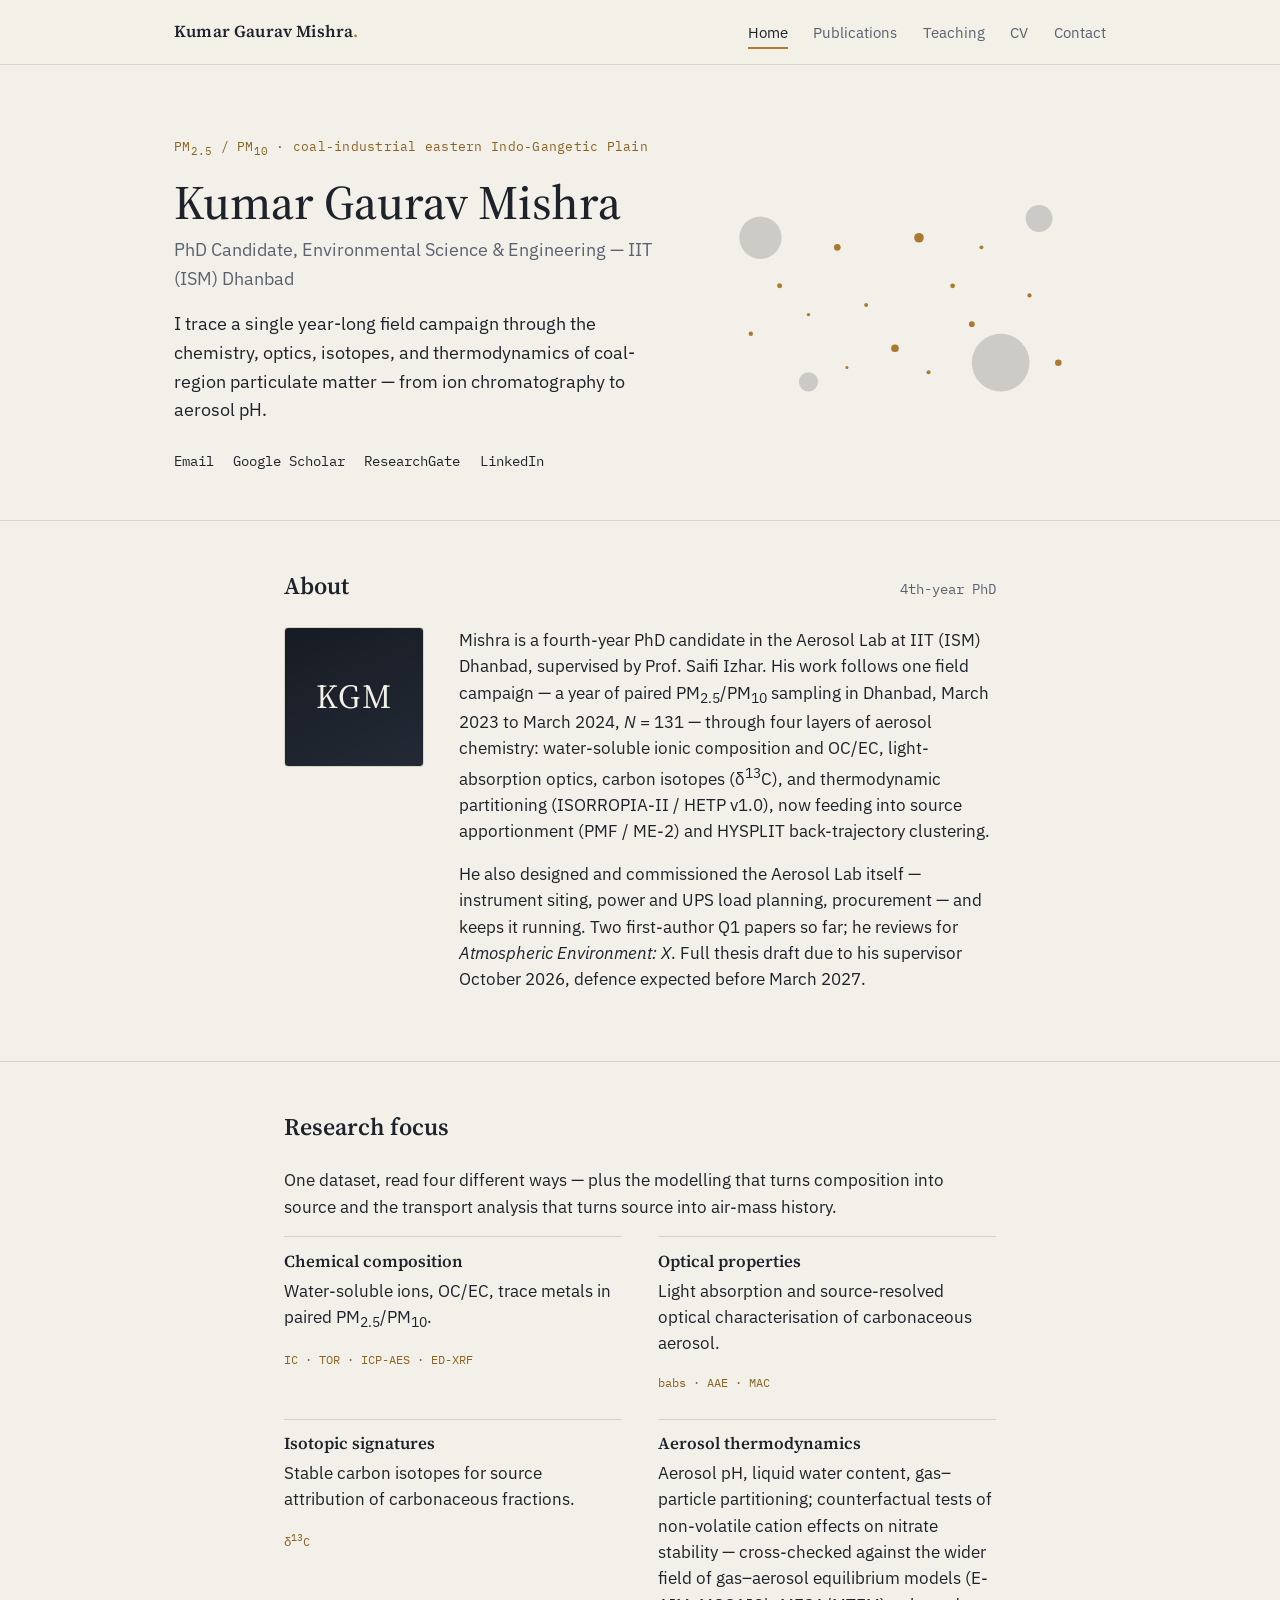
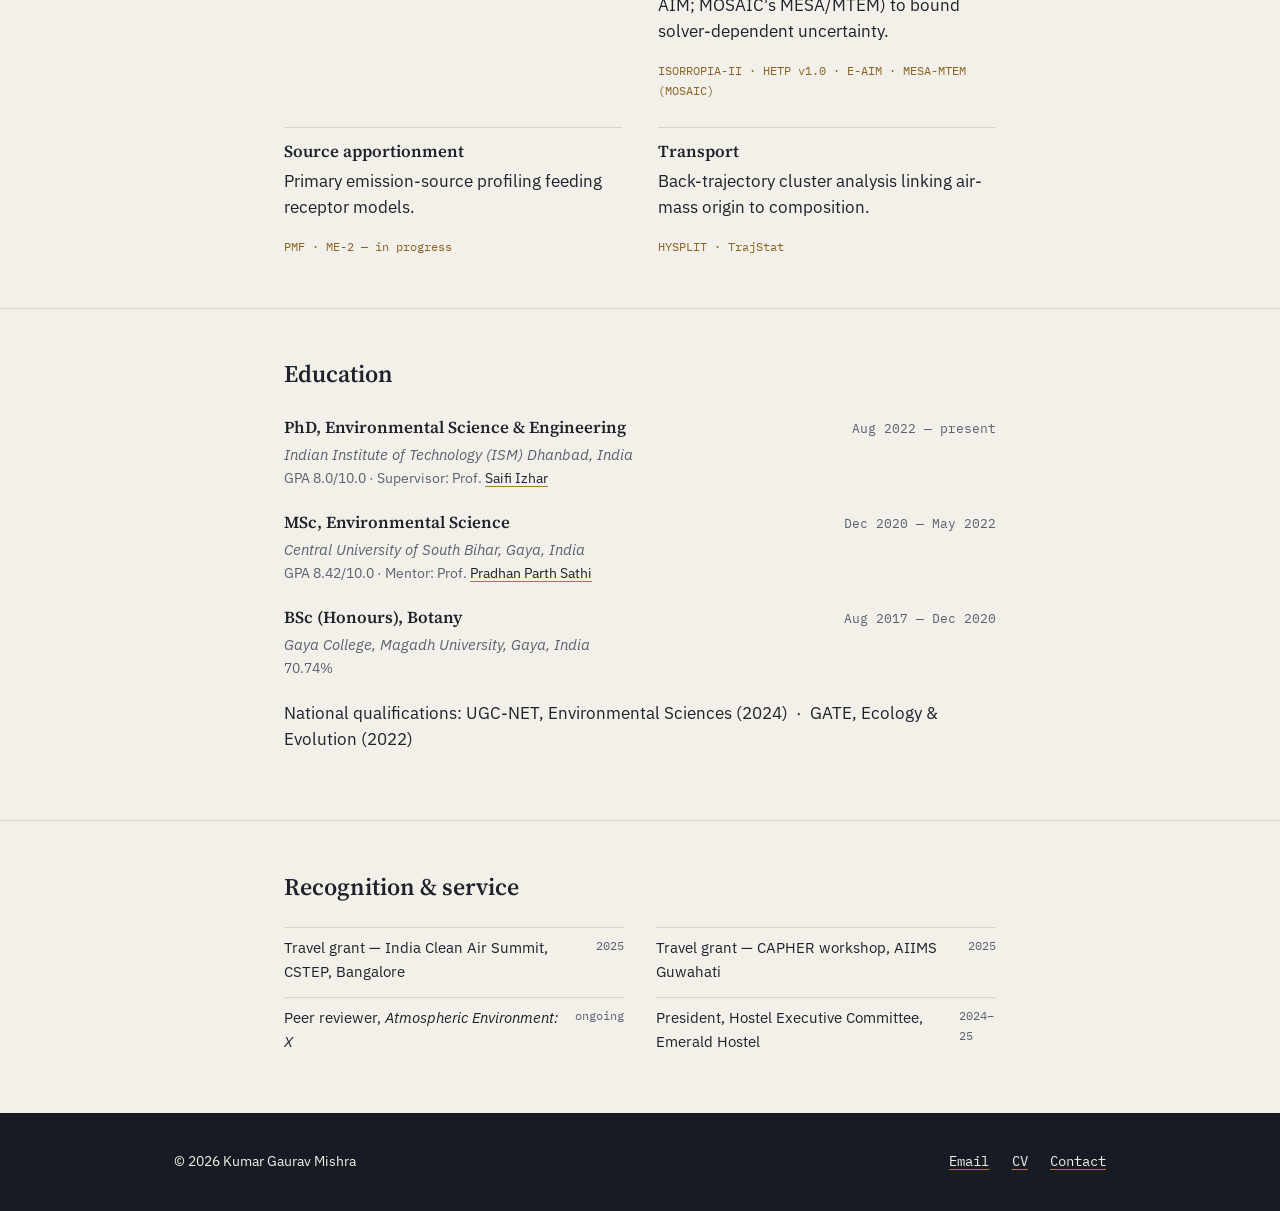
==== index.html @ 4b7befc9 "Publish academic portfolio site Co-Authored-By: Claude Opus 5.5 <noreply@anthropic.com> Claude-Sessi" ====
<!doctype html>
<html lang="en">
<head>
<meta charset="UTF-8">
<meta name="viewport" content="width=device-width, initial-scale=1.0">
<title>Kumar Gaurav Mishra — Aerosol Chemistry</title>
<meta name="description" content="Kumar Gaurav Mishra — PhD candidate, Environmental Science & Engineering, IIT (ISM) Dhanbad. Chemistry, thermodynamics, and source apportionment of PM2.5/PM10 in coal-industrial airsheds.">
<link rel="icon" href="assets/favicon.svg" type="image/svg+xml">
<link rel="preconnect" href="https://fonts.googleapis.com">
<link rel="preconnect" href="https://fonts.gstatic.com" crossorigin>
<link href="https://fonts.googleapis.com/css2?family=IBM+Plex+Mono:wght@400;500&family=IBM+Plex+Sans:wght@400;500;600&family=Source+Serif+4:opsz,wght@8..60,500;8..60,600&display=swap" rel="stylesheet">
<link rel="stylesheet" href="assets/styles.css">
</head>
<body>

<header class="site-header">
  <div class="wrap">
    <a class="wordmark" href="index.html">Kumar Gaurav Mishra<span>.</span></a>
    <nav class="primary" aria-label="Primary">
      <ul>
        <li><a href="index.html" aria-current="page">Home</a></li>
        <li><a href="publications.html">Publications</a></li>
        <li><a href="teaching.html">Teaching</a></li>
        <li><a href="cv.html">CV</a></li>
        <li><a href="contact.html">Contact</a></li>
      </ul>
    </nav>
  </div>
</header>

<section class="hero" style="border-bottom:1px solid var(--line);">
  <div class="wrap">
    <div>
      <div class="eyebrow">PM<sub>2.5</sub> / PM<sub>10</sub> · coal-industrial eastern Indo-Gangetic Plain</div>
      <h1>Kumar Gaurav Mishra</h1>
      <div class="role">PhD Candidate, Environmental Science &amp; Engineering — IIT (ISM) Dhanbad</div>
      <p class="tagline">I trace a single year-long field campaign through the chemistry, optics, isotopes, and thermodynamics of coal-region particulate matter — from ion chromatography to aerosol pH.</p>
      <div class="links">
        <a href="mailto:22dr0113@iitism.ac.in">Email</a>
        <a href="https://scholar.google.co.in/citations?hl=en&amp;user=PaZtUNUAAAAJ" target="_blank" rel="noopener">Google Scholar</a>
        <a href="https://www.researchgate.net/profile/Kumar-Mishra-6" target="_blank" rel="noopener">ResearchGate</a>
        <a href="https://www.linkedin.com/in/mkrgaurav/" target="_blank" rel="noopener">LinkedIn</a>
      </div>
    </div>
    <div class="particles" aria-hidden="true">
      <svg viewBox="0 0 400 260" preserveAspectRatio="xMidYMid meet">
        <circle class="p-ink" cx="40" cy="60" r="22"/>
        <circle class="p-ink" cx="330" cy="40" r="14"/>
        <circle class="p-ink" cx="290" cy="190" r="30"/>
        <circle class="p-ink" cx="90" cy="210" r="10"/>
        <circle cx="120" cy="70" r="3.5"/>
        <circle cx="150" cy="130" r="2"/>
        <circle cx="205" cy="60" r="5"/>
        <circle cx="240" cy="110" r="2.5"/>
        <circle cx="180" cy="175" r="4"/>
        <circle cx="90" cy="140" r="1.8"/>
        <circle cx="260" cy="150" r="3"/>
        <circle cx="320" cy="120" r="2.2"/>
        <circle cx="60" cy="110" r="2.6"/>
        <circle cx="215" cy="200" r="2.1"/>
        <circle cx="350" cy="190" r="3.4"/>
        <circle cx="130" cy="195" r="1.6"/>
        <circle cx="270" cy="70" r="2"/>
        <circle cx="30" cy="160" r="2.3"/>
      </svg>
    </div>
  </div>
</section>

<section id="about">
  <div class="wrap prose">
    <div class="section-head"><h2>About</h2><span class="section-note">4th-year PhD</span></div>
    <div class="profile">
      <div class="avatar" aria-hidden="true">KGM</div>
      <div>
        <p>Mishra is a fourth-year PhD candidate in the Aerosol Lab at IIT (ISM) Dhanbad, supervised by Prof. Saifi Izhar. His work follows one field campaign — a year of paired PM<sub>2.5</sub>/PM<sub>10</sub> sampling in Dhanbad, March 2023 to March 2024, <em>N</em>&nbsp;=&nbsp;131 — through four layers of aerosol chemistry: water-soluble ionic composition and OC/EC, light-absorption optics, carbon isotopes (&delta;<sup>13</sup>C), and thermodynamic partitioning (ISORROPIA-II / HETP v1.0), now feeding into source apportionment (PMF / ME-2) and HYSPLIT back-trajectory clustering.</p>
        <p>He also designed and commissioned the Aerosol Lab itself — instrument siting, power and UPS load planning, procurement — and keeps it running. Two first-author Q1 papers so far; he reviews for <em>Atmospheric Environment: X</em>. Full thesis draft due to his supervisor October 2026, defence expected before March 2027.</p>
      </div>
    </div>
  </div>
</section>

<section id="research">
  <div class="wrap prose">
    <div class="section-head"><h2>Research focus</h2></div>
    <p>One dataset, read four different ways — plus the modelling that turns composition into source and the transport analysis that turns source into air-mass history.</p>
    <div class="pillars">
      <div class="pillar">
        <h3>Chemical composition</h3>
        <p>Water-soluble ions, OC/EC, trace metals in paired PM<sub>2.5</sub>/PM<sub>10</sub>.</p>
        <span class="tag">IC · TOR · ICP-AES · ED-XRF</span>
      </div>
      <div class="pillar">
        <h3>Optical properties</h3>
        <p>Light absorption and source-resolved optical characterisation of carbonaceous aerosol.</p>
        <span class="tag">babs · AAE · MAC</span>
      </div>
      <div class="pillar">
        <h3>Isotopic signatures</h3>
        <p>Stable carbon isotopes for source attribution of carbonaceous fractions.</p>
        <span class="tag">&delta;<sup>13</sup>C</span>
      </div>
      <div class="pillar">
        <h3>Aerosol thermodynamics</h3>
        <p>Aerosol pH, liquid water content, gas&ndash;particle partitioning; counterfactual tests of non-volatile cation effects on nitrate stability &mdash; cross-checked against the wider field of gas&ndash;aerosol equilibrium models (E-AIM; MOSAIC's MESA/MTEM) to bound solver-dependent uncertainty.</p>
        <span class="tag">ISORROPIA-II · HETP v1.0 · E-AIM · MESA-MTEM (MOSAIC)</span>
      </div>
      <div class="pillar">
        <h3>Source apportionment</h3>
        <p>Primary emission-source profiling feeding receptor models.</p>
        <span class="tag">PMF · ME-2 — in progress</span>
      </div>
      <div class="pillar">
        <h3>Transport</h3>
        <p>Back-trajectory cluster analysis linking air-mass origin to composition.</p>
        <span class="tag">HYSPLIT · TrajStat</span>
      </div>
    </div>
  </div>
</section>

<section id="education">
  <div class="wrap prose">
    <div class="section-head"><h2>Education</h2></div>

    <div class="entry">
      <div class="entry-row">
        <strong>PhD, Environmental Science &amp; Engineering</strong>
        <span class="dates">Aug 2022 — present</span>
      </div>
      <div class="where">Indian Institute of Technology (ISM) Dhanbad, India</div>
      <div class="meta">GPA 8.0/10.0 · Supervisor: Prof. <a href="https://scholar.google.co.in/citations?hl=en&amp;user=nZfe14IAAAAJ" target="_blank" rel="noopener">Saifi Izhar</a></div>
    </div>

    <div class="entry">
      <div class="entry-row">
        <strong>MSc, Environmental Science</strong>
        <span class="dates">Dec 2020 — May 2022</span>
      </div>
      <div class="where">Central University of South Bihar, Gaya, India</div>
      <div class="meta">GPA 8.42/10.0 · Mentor: Prof. <a href="https://scholar.google.co.in/citations?user=HTRBrykAAAAJ&amp;hl=en&amp;oi=ao" target="_blank" rel="noopener">Pradhan Parth Sathi</a></div>
    </div>

    <div class="entry">
      <div class="entry-row">
        <strong>BSc (Honours), Botany</strong>
        <span class="dates">Aug 2017 — Dec 2020</span>
      </div>
      <div class="where">Gaya College, Magadh University, Gaya, India</div>
      <div class="meta">70.74%</div>
    </div>

    <p class="meta" style="margin-top:1rem;">National qualifications: UGC&#8209;NET, Environmental Sciences (2024) &nbsp;&middot;&nbsp; GATE, Ecology &amp; Evolution (2022)</p>
  </div>
</section>

<section id="recognition">
  <div class="wrap prose">
    <div class="section-head"><h2>Recognition &amp; service</h2></div>
    <div class="list-dense">
      <div class="item"><span>Travel grant — India Clean Air Summit, CSTEP, Bangalore</span><time>2025</time></div>
      <div class="item"><span>Travel grant — CAPHER workshop, AIIMS Guwahati</span><time>2025</time></div>
      <div class="item"><span>Peer reviewer, <em>Atmospheric Environment: X</em></span><time>ongoing</time></div>
      <div class="item"><span>President, Hostel Executive Committee, Emerald Hostel</span><time>2024–25</time></div>
    </div>
  </div>
</section>

<footer class="site-footer">
  <div class="wrap">
    <span>&copy; 2026 Kumar Gaurav Mishra</span>
    <div class="links">
      <a href="mailto:22dr0113@iitism.ac.in">Email</a>
      <a href="cv.html">CV</a>
      <a href="contact.html">Contact</a>
    </div>
  </div>
</footer>

</body>
</html>
---- assets/styles.css ----
/* ============================================================
   Kumar Gaurav Mishra — academic portfolio
   Design tokens
   ============================================================ */
:root{
  --paper:   #f2f0e8;
  --paper-2: #e9e6da;
  --ink:     #1e222b;
  --muted:   #5a6270;
  --line:    #d9d4c4;
  --deep:    #171b23;
  --deep-2:  #232a35;
  --haze:    #ab7a2e;
  --haze-dk: #8a6324;

  --serif: "Source Serif 4", "Iowan Old Style", Georgia, serif;
  --sans:  "IBM Plex Sans", "Segoe UI", Helvetica, Arial, sans-serif;
  --mono:  "IBM Plex Mono", "SFMono-Regular", Menlo, Consolas, monospace;

  --col-max: 760px;
  --col-wide: 980px;
}

@media (prefers-color-scheme: dark){
  :root:not([data-theme="light"]){
    --paper:   #14171d;
    --paper-2: #1b1f27;
    --ink:     #e7e4d9;
    --muted:   #9aa0ac;
    --line:    #2c313c;
    --deep:    #0c0e12;
    --deep-2:  #11141a;
    --haze:    #d1a257;
    --haze-dk: #e3b56b;
  }
}
:root[data-theme="dark"]{
  --paper:   #14171d;
  --paper-2: #1b1f27;
  --ink:     #e7e4d9;
  --muted:   #9aa0ac;
  --line:    #2c313c;
  --deep:    #0c0e12;
  --deep-2:  #11141a;
  --haze:    #d1a257;
  --haze-dk: #e3b56b;
}

*{ box-sizing: border-box; }
html{ scroll-behavior: smooth; overflow-x: hidden; }
body{
  margin:0;
  background: var(--paper);
  color: var(--ink);
  font-family: var(--sans);
  font-size: 16.5px;
  line-height: 1.6;
  -webkit-font-smoothing: antialiased;
  overflow-x: hidden;
  width: 100%;
}
img, svg{ max-width: 100%; }
::selection{ background: var(--haze); color: var(--deep); }

a{ color: var(--ink); text-decoration-color: var(--haze); text-underline-offset: 3px; }
a:hover{ color: var(--haze-dk); }
a:focus-visible, button:focus-visible{
  outline: 2px solid var(--haze);
  outline-offset: 3px;
}

h1,h2,h3{
  font-family: var(--serif);
  font-weight: 600;
  line-height: 1.2;
  color: var(--ink);
  margin: 0 0 .5em;
}
h1{ font-size: clamp(2rem, 4.5vw, 3rem); font-weight: 500; }
h2{ font-size: 1.5rem; margin-top: 0; }
h3{ font-size: 1.05rem; margin-bottom: .25em; }

p{ margin: 0 0 1em; }
.muted{ color: var(--muted); }

.wrap{
  max-width: var(--col-wide);
  margin: 0 auto;
  padding: 0 1.5rem;
}
.prose{
  max-width: var(--col-max);
}

/* ---------- header ---------- */
.site-header{
  position: sticky; top:0; z-index: 20;
  background: color-mix(in srgb, var(--paper) 88%, transparent);
  backdrop-filter: saturate(140%) blur(8px);
  border-bottom: 1px solid var(--line);
}
.site-header .wrap{
  display:flex; align-items:center; justify-content:space-between;
  height: 64px;
}
.wordmark{
  font-family: var(--serif); font-size: 1.05rem; font-weight:600;
  text-decoration:none; color: var(--ink); letter-spacing: .01em;
}
.wordmark span{ color: var(--haze); }
nav.primary ul{
  list-style:none; display:flex; gap: 1.6rem; margin:0; padding:0;
}
nav.primary a{
  font-size: .92rem; text-decoration:none; color: var(--muted);
  padding: .3rem 0; border-bottom: 2px solid transparent;
}
nav.primary a:hover, nav.primary a[aria-current="page"]{
  color: var(--ink); border-bottom-color: var(--haze);
}
.nav-toggle{ display:none; }

/* ---------- hero ---------- */
.hero{
  padding: 4.5rem 0 3rem;
  border-bottom: 1px solid var(--line);
}
.hero .wrap{
  display:grid;
  grid-template-columns: 1.3fr 1fr;
  gap: 3rem;
  align-items: center;
}
.hero .wrap > *{ min-width: 0; }
.hero .eyebrow{
  font-family: var(--mono); font-size: .8rem; color: var(--haze-dk);
  margin-bottom: .9rem; letter-spacing: .02em;
}
.hero h1{ margin-bottom: .3rem; }
.hero .role{
  font-size: 1.1rem; color: var(--muted); margin-bottom: 1.1rem;
}
.hero .tagline{
  font-size: 1.12rem; max-width: 46ch; margin-bottom: 1.6rem;
}
.hero .links{
  display:flex; flex-wrap:wrap; gap: .4rem 1.2rem; font-family: var(--mono); font-size: .85rem;
}
.hero .links a{ text-decoration:none; color: var(--ink); }
.hero .links a:hover{ color: var(--haze-dk); }

/* particle motif */
.particles{
  position:relative; height: 260px; width:100%;
  border-radius: 6px;
}
.particles svg{ width:100%; height:100%; display:block; }
.particles circle{ fill: var(--haze); }
.particles .p-ink{ fill: var(--ink); opacity:.18; }

/* ---------- sections ---------- */
section{ padding: 3.2rem 0; border-bottom: 1px solid var(--line); }
section:last-of-type{ border-bottom:none; }
.section-head{
  display:flex; align-items:baseline; justify-content:space-between;
  gap: 1rem; margin-bottom: 1.6rem;
}
.section-head h2{ margin:0; }
.section-note{ font-size: .85rem; color: var(--muted); font-family: var(--mono); }

/* bio / profile */
.profile{
  display:grid; grid-template-columns: 140px 1fr; gap: 2.2rem; align-items:start;
}
.avatar{
  width:140px; height:140px; border-radius: 4px;
  background: linear-gradient(155deg, var(--deep), var(--deep-2));
  color: var(--paper);
  display:flex; align-items:center; justify-content:center;
  font-family: var(--serif); font-size: 2.1rem; letter-spacing: .04em;
  border: 1px solid var(--line);
}

/* research pillars */
.pillars{
  display:grid; grid-template-columns: repeat(2, 1fr); gap: 1.6rem 2.2rem;
}
.pillar{ border-top: 1px solid var(--line); padding-top: .9rem; }
.pillar h3{ margin-bottom:.35rem; }
.pillar .tag{
  display:block; font-family: var(--mono); font-size: .78rem; color: var(--haze-dk);
  margin-top:.5rem;
}

/* education / entries */
.entry{ margin-bottom: 1.3rem; }
.entry-row{
  display:flex; justify-content:space-between; gap:1rem; flex-wrap:wrap;
  align-items:baseline;
}
.entry-row strong{ font-family: var(--serif); font-size: 1.05rem; font-weight:600; }
.entry-row time, .entry .dates{
  font-family: var(--mono); font-size: .82rem; color: var(--muted); white-space:nowrap;
}
.entry .where{ color: var(--muted); font-style: italic; font-size: .95rem; }
.entry .meta{ font-size: .9rem; color: var(--muted); }

/* dense two-col list (recognition/training) */
.list-dense{ display:grid; grid-template-columns: 1fr 1fr; gap: .4rem 2rem; }
.list-dense .item{
  display:flex; justify-content:space-between; gap:1rem;
  padding: .5rem 0; border-top: 1px solid var(--line);
  font-size: .92rem;
}
.list-dense .item time{ font-family: var(--mono); font-size: .78rem; color: var(--muted); }

/* publications */
ol.refs{ list-style:none; counter-reset: ref; margin:0; padding:0; }
ol.refs li{
  counter-increment: ref;
  position:relative; padding-left: 2.4rem; margin-bottom: 1.3rem;
  font-size: .98rem;
}
ol.refs li::before{
  content: "[" counter(ref) "]";
  position:absolute; left:0; top:0;
  font-family: var(--mono); font-size: .85rem; color: var(--haze-dk);
}
ol.refs .doi{ font-family: var(--mono); font-size: .82rem; }
ul.talks{ list-style:none; margin:0; padding:0; }
ul.talks li{
  border-top: 1px solid var(--line); padding: 1rem 0; font-size: .96rem;
}
ul.talks .venue{ color: var(--muted); font-size: .88rem; }

/* teaching */
.course-grid{ display:grid; gap: .9rem; }
.course{
  display:grid; grid-template-columns: 7rem 1fr; gap: 1rem;
  border-top: 1px solid var(--line); padding: 1rem 0; align-items:baseline;
}
.course .term{ font-family: var(--mono); font-size: .8rem; color: var(--muted); }
.course .name{ font-weight:600; }
.course .code{ font-family: var(--mono); font-size: .82rem; color: var(--haze-dk); margin-right:.5rem; }
.course a.materials{ font-size: .85rem; }
.course .soon{ font-size: .85rem; color: var(--muted); font-style: italic; }

/* taught blocks */
.taught{ border-top: 1px solid var(--line); padding: 1.4rem 0 1.6rem; }
.taught:first-of-type{ border-top: none; padding-top: 0; }
.taught h3{ font-size: 1.2rem; margin-bottom: .35rem; }
.taught-meta{
  font-family: var(--mono); font-size: .8rem; color: var(--haze-dk);
  margin-bottom: .9rem; line-height: 1.5;
}
.taught p{ font-size: .98rem; }
ul.covered{ list-style:none; margin: .4rem 0 0; padding:0; display:flex; flex-wrap:wrap; gap:.4rem; }
ul.covered li{
  font-family: var(--mono); font-size: .76rem; color: var(--muted);
  border: 1px solid var(--line); border-radius: 2px; padding: .15rem .5rem;
}

/* instruments */
.instr{ display:grid; grid-template-columns: repeat(3, 1fr); gap: 1.6rem; margin-top: 1.2rem; }
.instr-group{ border-top: 2px solid var(--haze); padding-top: .8rem; }
.instr-group h3{ font-size: 1rem; }
.instr-group ul{ margin:0; padding-left: 1.1rem; font-size: .93rem; }
.instr-group li{ margin-bottom: .35rem; }

.callout{
  background: var(--paper-2); border: 1px solid var(--line); border-radius: 4px;
  padding: 1.1rem 1.3rem; font-size: .92rem; color: var(--muted);
}

/* cv page */
.cv-frame{
  width:100%; height: 80vh; border: 1px solid var(--line); border-radius: 4px; background: #fff;
}
.btn{
  display:inline-block; font-family: var(--mono); font-size: .88rem;
  background: var(--deep); color: var(--paper); text-decoration:none;
  padding: .65rem 1.1rem; border-radius: 3px; border: 1px solid var(--deep);
}
.btn:hover{ background: var(--haze-dk); border-color: var(--haze-dk); color: var(--deep); }

/* contact */
.contact-grid{ display:grid; grid-template-columns: 1fr 1fr; gap: 2.5rem; }
.contact-grid dt{ font-family: var(--mono); font-size: .78rem; color: var(--muted); margin-bottom:.2rem; }
.contact-grid dd{ margin: 0 0 1.2rem; font-size: 1.02rem; }

/* footer */
footer.site-footer{
  background: var(--deep); color: var(--paper);
  padding: 2.4rem 0;
}
footer.site-footer a{ color: var(--paper); }
footer.site-footer .wrap{
  display:flex; justify-content:space-between; flex-wrap:wrap; gap:1rem;
  font-size: .85rem;
}
footer.site-footer .links{ display:flex; gap: 1.4rem; font-family: var(--mono); }

/* ---------- responsive ---------- */
@media (max-width: 800px){
  .hero .wrap{ grid-template-columns: 1fr; }
  .particles{ order:-1; height: 160px; }
  .profile{ grid-template-columns: 1fr; }
  .avatar{ width:84px; height:84px; font-size:1.4rem; }
  .pillars{ grid-template-columns: 1fr; }
  .list-dense{ grid-template-columns: 1fr; }
  .contact-grid{ grid-template-columns: 1fr; }
  .instr{ grid-template-columns: 1fr; gap: 1.2rem; }
  nav.primary ul{ gap: 1rem; flex-wrap: wrap; }
  .site-header .wrap{ height:auto; padding-top:.8rem; padding-bottom:.8rem; flex-wrap:wrap; row-gap:.6rem; }
}
@media (max-width: 480px){
  nav.primary ul{ font-size:.86rem; gap:.8rem; }
  .course{ grid-template-columns: 1fr; }
  .wrap{ padding: 0 1.1rem; }
  .hero .links{ gap: .5rem 1rem; }
}

@media (prefers-reduced-motion: reduce){
  html{ scroll-behavior:auto; }
  *{ transition:none !important; animation:none !important; }
}
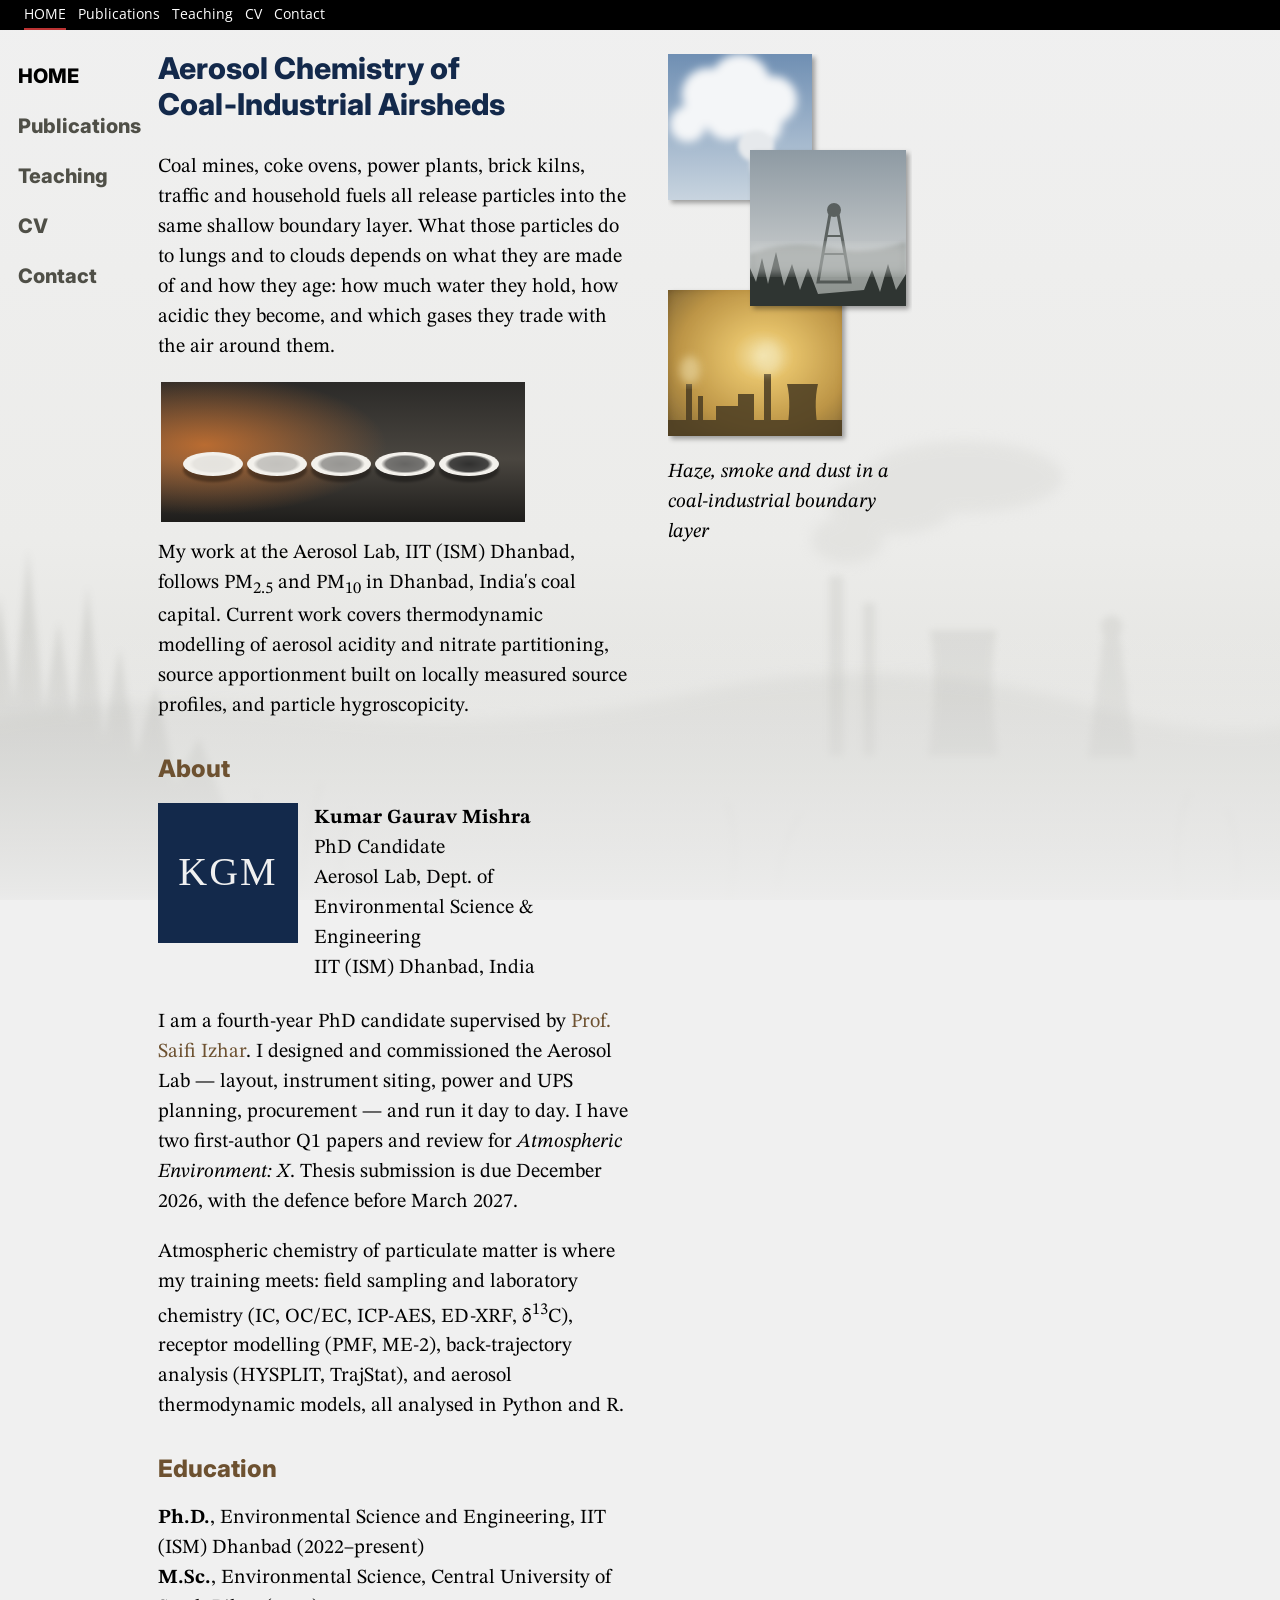
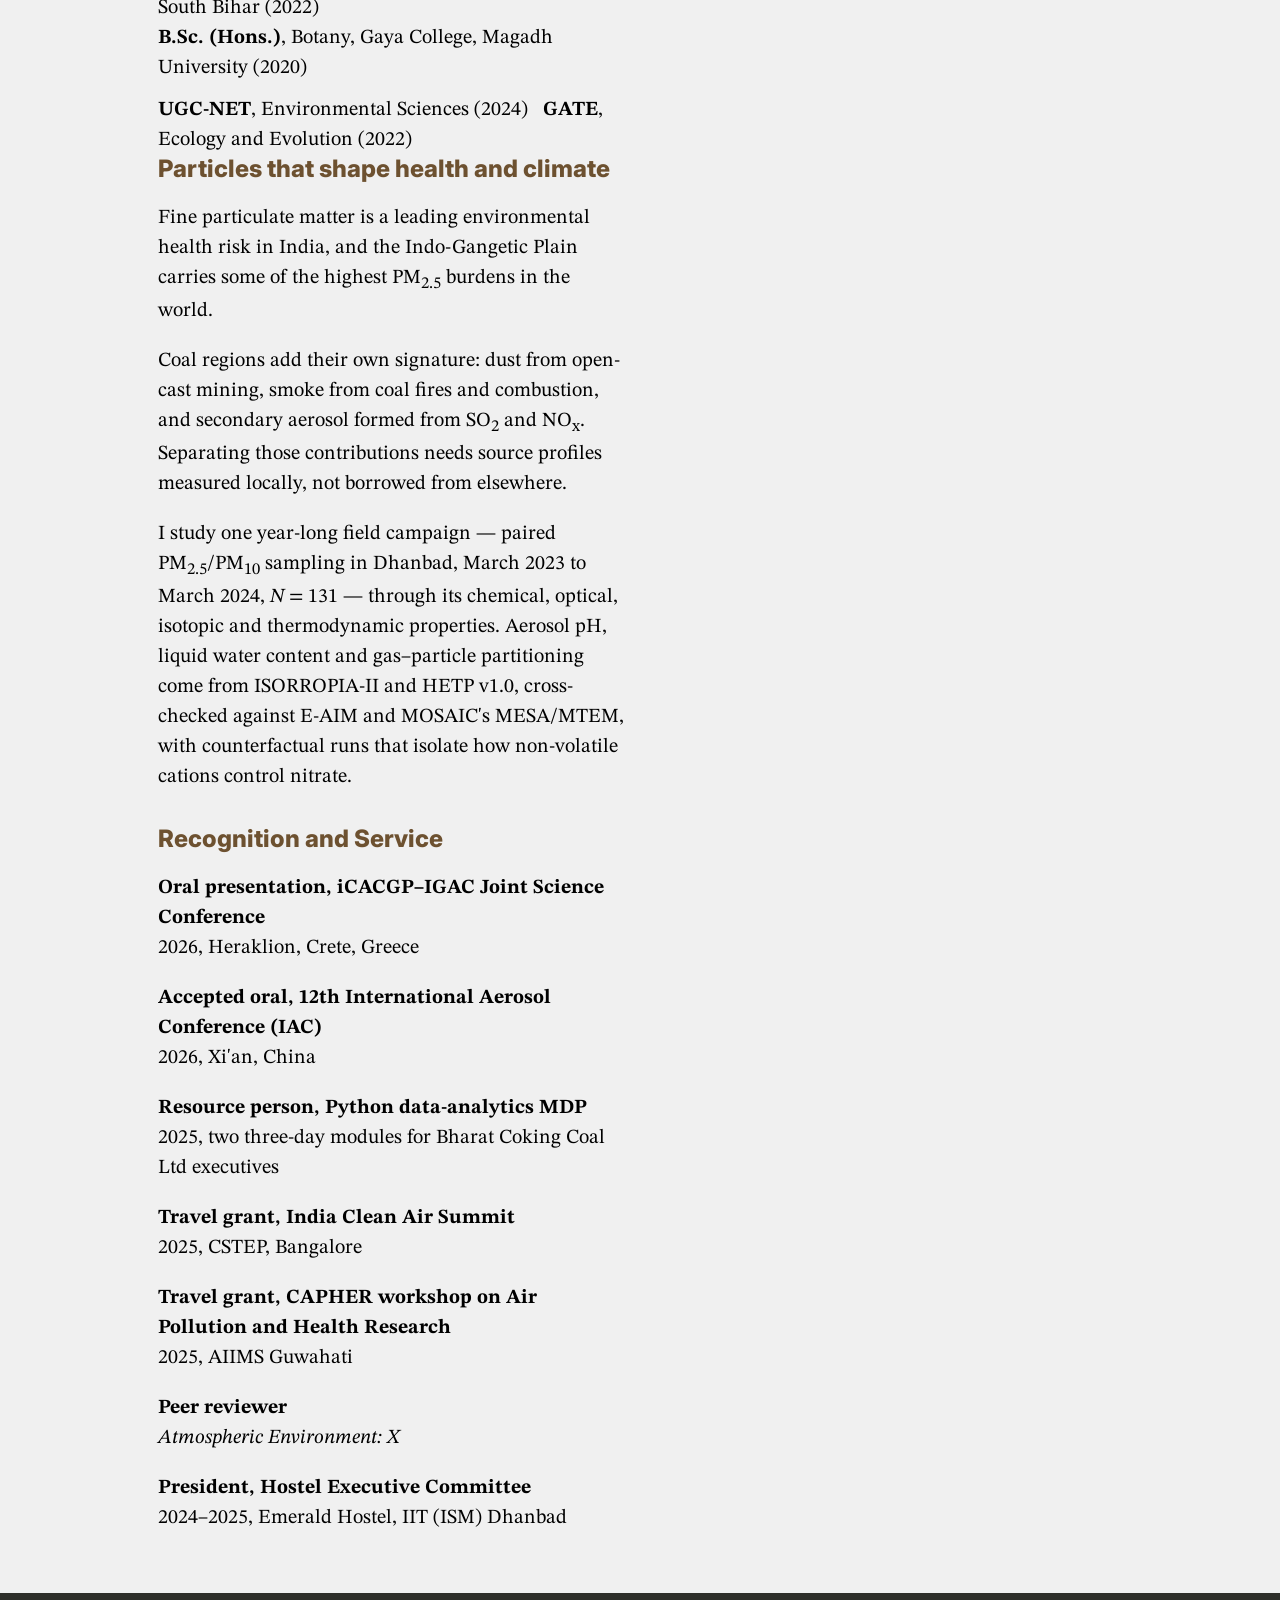
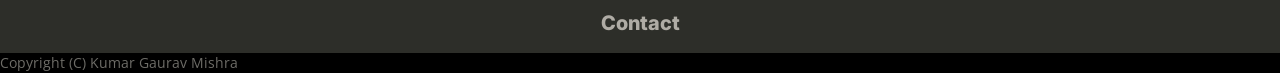
==== commit 3390b42e: "Redesign in classic academic layout: top bar, side menu, serif columns, picture column, landscape ba" ====
--- a/index.html
+++ b/index.html
@@ -3,179 +3,80 @@
 <head>
 <meta charset="UTF-8">
 <meta name="viewport" content="width=device-width, initial-scale=1.0">
-<title>Kumar Gaurav Mishra — Aerosol Chemistry</title>
-<meta name="description" content="Kumar Gaurav Mishra — PhD candidate, Environmental Science & Engineering, IIT (ISM) Dhanbad. Chemistry, thermodynamics, and source apportionment of PM2.5/PM10 in coal-industrial airsheds.">
+<title>Kumar Gaurav Mishra | IIT (ISM) Dhanbad</title>
+<meta name="description" content="Kumar Gaurav Mishra, PhD candidate at IIT (ISM) Dhanbad: chemistry, thermodynamics and sources of PM2.5 and PM10 in coal-industrial airsheds.">
 <link rel="icon" href="assets/favicon.svg" type="image/svg+xml">
 <link rel="preconnect" href="https://fonts.googleapis.com">
 <link rel="preconnect" href="https://fonts.gstatic.com" crossorigin>
-<link href="https://fonts.googleapis.com/css2?family=IBM+Plex+Mono:wght@400;500&family=IBM+Plex+Sans:wght@400;500;600&family=Source+Serif+4:opsz,wght@8..60,500;8..60,600&display=swap" rel="stylesheet">
+<link href="https://fonts.googleapis.com/css2?family=STIX+Two+Text:ital,wght@0,400;0,700;1,400;1,700&family=Inter:wght@800&family=Open+Sans&display=swap" rel="stylesheet">
 <link rel="stylesheet" href="assets/styles.css">
 </head>
 <body>
 
-<header class="site-header">
-  <div class="wrap">
-    <a class="wordmark" href="index.html">Kumar Gaurav Mishra<span>.</span></a>
-    <nav class="primary" aria-label="Primary">
-      <ul>
-        <li><a href="index.html" aria-current="page">Home</a></li>
-        <li><a href="publications.html">Publications</a></li>
-        <li><a href="teaching.html">Teaching</a></li>
-        <li><a href="cv.html">CV</a></li>
-        <li><a href="contact.html">Contact</a></li>
-      </ul>
-    </nav>
-  </div>
-</header>
+<nav class="navbar" aria-label="Top">
+  <a href="index.html" aria-current="page">HOME</a>
+  <a href="publications.html">Publications</a>
+  <a href="teaching.html">Teaching</a>
+  <a href="cv.html">CV</a>
+  <a href="contact.html">Contact</a>
+</nav>
 
-<section class="hero" style="border-bottom:1px solid var(--line);">
-  <div class="wrap">
-    <div>
-      <div class="eyebrow">PM<sub>2.5</sub> / PM<sub>10</sub> · coal-industrial eastern Indo-Gangetic Plain</div>
-      <h1>Kumar Gaurav Mishra</h1>
-      <div class="role">PhD Candidate, Environmental Science &amp; Engineering — IIT (ISM) Dhanbad</div>
-      <p class="tagline">I trace a single year-long field campaign through the chemistry, optics, isotopes, and thermodynamics of coal-region particulate matter — from ion chromatography to aerosol pH.</p>
-      <div class="links">
-        <a href="mailto:22dr0113@iitism.ac.in">Email</a>
-        <a href="https://scholar.google.co.in/citations?hl=en&amp;user=PaZtUNUAAAAJ" target="_blank" rel="noopener">Google Scholar</a>
-        <a href="https://www.researchgate.net/profile/Kumar-Mishra-6" target="_blank" rel="noopener">ResearchGate</a>
-        <a href="https://www.linkedin.com/in/mkrgaurav/" target="_blank" rel="noopener">LinkedIn</a>
-      </div>
+<div class="inner">
+  <nav class="menu" aria-label="Primary">
+    <ul>
+      <li><span>Home</span></li>
+      <li><a href="publications.html">Publications</a></li>
+      <li><a href="teaching.html">Teaching</a></li>
+      <li><a href="cv.html">CV</a></li>
+      <li><a href="contact.html">Contact</a></li>
+    </ul>
+  </nav>
+  <div class="col">
+    <div class="title">Aerosol Chemistry of Coal&#8209;Industrial Airsheds</div>
+    <p>Coal mines, coke ovens, power plants, brick kilns, traffic and household fuels all release particles into the same shallow boundary layer. What those particles do to lungs and to clouds depends on what they are made of and how they age: how much water they hold, how acidic they become, and which gases they trade with the air around them.</p>
+    <img class="banner" src="assets/filters.svg" alt="Drawing of five quartz filters with increasing particulate loading">
+    <p>My work at the Aerosol Lab, IIT (ISM) Dhanbad, follows PM<sub>2.5</sub> and PM<sub>10</sub> in Dhanbad, India's coal capital. Current work covers thermodynamic modelling of aerosol acidity and nitrate partitioning, source apportionment built on locally measured source profiles, and particle hygroscopicity.</p>
+
+    <h2>About</h2>
+    <div class="pi">
+      <img src="assets/profile.svg" alt="Kumar Gaurav Mishra">
+      <div class="who"><b>Kumar Gaurav Mishra</b>PhD Candidate<br>Aerosol Lab, Dept. of Environmental Science &amp; Engineering<br>IIT (ISM) Dhanbad, India</div>
     </div>
-    <div class="particles" aria-hidden="true">
-      <svg viewBox="0 0 400 260" preserveAspectRatio="xMidYMid meet">
-        <circle class="p-ink" cx="40" cy="60" r="22"/>
-        <circle class="p-ink" cx="330" cy="40" r="14"/>
-        <circle class="p-ink" cx="290" cy="190" r="30"/>
-        <circle class="p-ink" cx="90" cy="210" r="10"/>
-        <circle cx="120" cy="70" r="3.5"/>
-        <circle cx="150" cy="130" r="2"/>
-        <circle cx="205" cy="60" r="5"/>
-        <circle cx="240" cy="110" r="2.5"/>
-        <circle cx="180" cy="175" r="4"/>
-        <circle cx="90" cy="140" r="1.8"/>
-        <circle cx="260" cy="150" r="3"/>
-        <circle cx="320" cy="120" r="2.2"/>
-        <circle cx="60" cy="110" r="2.6"/>
-        <circle cx="215" cy="200" r="2.1"/>
-        <circle cx="350" cy="190" r="3.4"/>
-        <circle cx="130" cy="195" r="1.6"/>
-        <circle cx="270" cy="70" r="2"/>
-        <circle cx="30" cy="160" r="2.3"/>
-      </svg>
+    <p>I am a fourth-year PhD candidate supervised by <a href="https://scholar.google.co.in/citations?hl=en&amp;user=nZfe14IAAAAJ">Prof. Saifi Izhar</a>. I designed and commissioned the Aerosol Lab &mdash; layout, instrument siting, power and UPS planning, procurement &mdash; and run it day to day. I have two first-author Q1 papers and review for <i>Atmospheric Environment: X</i>. Thesis submission is due December 2026, with the defence before March 2027.</p>
+    <p>Atmospheric chemistry of particulate matter is where my training meets: field sampling and laboratory chemistry (IC, OC/EC, ICP-AES, ED-XRF, &delta;<sup>13</sup>C), receptor modelling (PMF, ME-2), back-trajectory analysis (HYSPLIT, TrajStat), and aerosol thermodynamic models, all analysed in Python and R.</p>
+
+    <h2>Education</h2>
+    <div class="edu">
+      <p><b>Ph.D.</b>, Environmental Science and Engineering, IIT (ISM) Dhanbad (2022&ndash;present)</p>
+      <p><b>M.Sc.</b>, Environmental Science, Central University of South Bihar (2022)</p>
+      <p><b>B.Sc. (Hons.)</b>, Botany, Gaya College, Magadh University (2020)</p>
+      <p style="margin-top:.6em"><b>UGC-NET</b>, Environmental Sciences (2024) &nbsp; <b>GATE</b>, Ecology and Evolution (2022)</p>
     </div>
   </div>
-</section>
 
-<section id="about">
-  <div class="wrap prose">
-    <div class="section-head"><h2>About</h2><span class="section-note">4th-year PhD</span></div>
-    <div class="profile">
-      <div class="avatar" aria-hidden="true">KGM</div>
-      <div>
-        <p>Mishra is a fourth-year PhD candidate in the Aerosol Lab at IIT (ISM) Dhanbad, supervised by Prof. Saifi Izhar. His work follows one field campaign — a year of paired PM<sub>2.5</sub>/PM<sub>10</sub> sampling in Dhanbad, March 2023 to March 2024, <em>N</em>&nbsp;=&nbsp;131 — through four layers of aerosol chemistry: water-soluble ionic composition and OC/EC, light-absorption optics, carbon isotopes (&delta;<sup>13</sup>C), and thermodynamic partitioning (ISORROPIA-II / HETP v1.0), now feeding into source apportionment (PMF / ME-2) and HYSPLIT back-trajectory clustering.</p>
-        <p>He also designed and commissioned the Aerosol Lab itself — instrument siting, power and UPS load planning, procurement — and keeps it running. Two first-author Q1 papers so far; he reviews for <em>Atmospheric Environment: X</em>. Full thesis draft due to his supervisor October 2026, defence expected before March 2027.</p>
-      </div>
-    </div>
+  <div class="col">
+    <h2>Particles that shape health and climate</h2>
+    <p>Fine particulate matter is a leading environmental health risk in India, and the Indo-Gangetic Plain carries some of the highest PM<sub>2.5</sub> burdens in the world.</p>
+    <p>Coal regions add their own signature: dust from open-cast mining, smoke from coal fires and combustion, and secondary aerosol formed from SO<sub>2</sub> and NO<sub>x</sub>. Separating those contributions needs source profiles measured locally, not borrowed from elsewhere.</p>
+    <p>I study one year-long field campaign &mdash; paired PM<sub>2.5</sub>/PM<sub>10</sub> sampling in Dhanbad, March 2023 to March 2024, <i>N</i>&nbsp;=&nbsp;131 &mdash; through its chemical, optical, isotopic and thermodynamic properties. Aerosol pH, liquid water content and gas&ndash;particle partitioning come from ISORROPIA-II and HETP v1.0, cross-checked against E-AIM and MOSAIC's MESA/MTEM, with counterfactual runs that isolate how non-volatile cations control nitrate.</p>
+
+    <h2>Recognition and Service</h2>
+    <div class="entry"><b>Oral presentation, iCACGP&ndash;IGAC Joint Science Conference</b>2026, Heraklion, Crete, Greece</div>
+    <div class="entry"><b>Accepted oral, 12th International Aerosol Conference (IAC)</b>2026, Xi'an, China</div>
+    <div class="entry"><b>Resource person, Python data-analytics MDP</b>2025, two three-day modules for Bharat Coking Coal Ltd executives</div>
+    <div class="entry"><b>Travel grant, India Clean Air Summit</b>2025, CSTEP, Bangalore</div>
+    <div class="entry"><b>Travel grant, CAPHER workshop on Air Pollution and Health Research</b>2025, AIIMS Guwahati</div>
+    <div class="entry"><b>Peer reviewer</b><i>Atmospheric Environment: X</i></div>
+    <div class="entry"><b>President, Hostel Executive Committee</b>2024&ndash;2025, Emerald Hostel, IIT (ISM) Dhanbad</div>
   </div>
-</section>
+  <div class="col-pics">
+    <img src="assets/scenes.svg" alt="Drawn scenes of a stack plume, a misty colliery headframe and a hazy sun over an industrial skyline">
+    <div class="cap">Haze, smoke and dust in a coal-industrial boundary layer</div>
+  </div>
+</div>
 
-<section id="research">
-  <div class="wrap prose">
-    <div class="section-head"><h2>Research focus</h2></div>
-    <p>One dataset, read four different ways — plus the modelling that turns composition into source and the transport analysis that turns source into air-mass history.</p>
-    <div class="pillars">
-      <div class="pillar">
-        <h3>Chemical composition</h3>
-        <p>Water-soluble ions, OC/EC, trace metals in paired PM<sub>2.5</sub>/PM<sub>10</sub>.</p>
-        <span class="tag">IC · TOR · ICP-AES · ED-XRF</span>
-      </div>
-      <div class="pillar">
-        <h3>Optical properties</h3>
-        <p>Light absorption and source-resolved optical characterisation of carbonaceous aerosol.</p>
-        <span class="tag">babs · AAE · MAC</span>
-      </div>
-      <div class="pillar">
-        <h3>Isotopic signatures</h3>
-        <p>Stable carbon isotopes for source attribution of carbonaceous fractions.</p>
-        <span class="tag">&delta;<sup>13</sup>C</span>
-      </div>
-      <div class="pillar">
-        <h3>Aerosol thermodynamics</h3>
-        <p>Aerosol pH, liquid water content, gas&ndash;particle partitioning; counterfactual tests of non-volatile cation effects on nitrate stability &mdash; cross-checked against the wider field of gas&ndash;aerosol equilibrium models (E-AIM; MOSAIC's MESA/MTEM) to bound solver-dependent uncertainty.</p>
-        <span class="tag">ISORROPIA-II · HETP v1.0 · E-AIM · MESA-MTEM (MOSAIC)</span>
-      </div>
-      <div class="pillar">
-        <h3>Source apportionment</h3>
-        <p>Primary emission-source profiling feeding receptor models.</p>
-        <span class="tag">PMF · ME-2 — in progress</span>
-      </div>
-      <div class="pillar">
-        <h3>Transport</h3>
-        <p>Back-trajectory cluster analysis linking air-mass origin to composition.</p>
-        <span class="tag">HYSPLIT · TrajStat</span>
-      </div>
-    </div>
-  </div>
-</section>
-
-<section id="education">
-  <div class="wrap prose">
-    <div class="section-head"><h2>Education</h2></div>
-
-    <div class="entry">
-      <div class="entry-row">
-        <strong>PhD, Environmental Science &amp; Engineering</strong>
-        <span class="dates">Aug 2022 — present</span>
-      </div>
-      <div class="where">Indian Institute of Technology (ISM) Dhanbad, India</div>
-      <div class="meta">GPA 8.0/10.0 · Supervisor: Prof. <a href="https://scholar.google.co.in/citations?hl=en&amp;user=nZfe14IAAAAJ" target="_blank" rel="noopener">Saifi Izhar</a></div>
-    </div>
-
-    <div class="entry">
-      <div class="entry-row">
-        <strong>MSc, Environmental Science</strong>
-        <span class="dates">Dec 2020 — May 2022</span>
-      </div>
-      <div class="where">Central University of South Bihar, Gaya, India</div>
-      <div class="meta">GPA 8.42/10.0 · Mentor: Prof. <a href="https://scholar.google.co.in/citations?user=HTRBrykAAAAJ&amp;hl=en&amp;oi=ao" target="_blank" rel="noopener">Pradhan Parth Sathi</a></div>
-    </div>
-
-    <div class="entry">
-      <div class="entry-row">
-        <strong>BSc (Honours), Botany</strong>
-        <span class="dates">Aug 2017 — Dec 2020</span>
-      </div>
-      <div class="where">Gaya College, Magadh University, Gaya, India</div>
-      <div class="meta">70.74%</div>
-    </div>
-
-    <p class="meta" style="margin-top:1rem;">National qualifications: UGC&#8209;NET, Environmental Sciences (2024) &nbsp;&middot;&nbsp; GATE, Ecology &amp; Evolution (2022)</p>
-  </div>
-</section>
-
-<section id="recognition">
-  <div class="wrap prose">
-    <div class="section-head"><h2>Recognition &amp; service</h2></div>
-    <div class="list-dense">
-      <div class="item"><span>Travel grant — India Clean Air Summit, CSTEP, Bangalore</span><time>2025</time></div>
-      <div class="item"><span>Travel grant — CAPHER workshop, AIIMS Guwahati</span><time>2025</time></div>
-      <div class="item"><span>Peer reviewer, <em>Atmospheric Environment: X</em></span><time>ongoing</time></div>
-      <div class="item"><span>President, Hostel Executive Committee, Emerald Hostel</span><time>2024–25</time></div>
-    </div>
-  </div>
-</section>
-
-<footer class="site-footer">
-  <div class="wrap">
-    <span>&copy; 2026 Kumar Gaurav Mishra</span>
-    <div class="links">
-      <a href="mailto:22dr0113@iitism.ac.in">Email</a>
-      <a href="cv.html">CV</a>
-      <a href="contact.html">Contact</a>
-    </div>
-  </div>
-</footer>
+<div class="footer"><a href="contact.html">Contact</a></div>
+<div class="underfooter">Copyright (C) Kumar Gaurav Mishra</div>
 
 </body>
 </html>
--- a/assets/styles.css
+++ b/assets/styles.css
@@ -1,326 +1,156 @@
-/* ============================================================
-   Kumar Gaurav Mishra — academic portfolio
-   Design tokens
-   ============================================================ */
+/* Kumar Gaurav Mishra — academic site
+   Layout and type modelled on a classic academic page:
+   black top bar, side menu, two serif text columns, picture column, fixed landscape background. */
+
 :root{
-  --paper:   #f2f0e8;
-  --paper-2: #e9e6da;
-  --ink:     #1e222b;
-  --muted:   #5a6270;
-  --line:    #d9d4c4;
-  --deep:    #171b23;
-  --deep-2:  #232a35;
-  --haze:    #ab7a2e;
-  --haze-dk: #8a6324;
-
-  --serif: "Source Serif 4", "Iowan Old Style", Georgia, serif;
-  --sans:  "IBM Plex Sans", "Segoe UI", Helvetica, Arial, sans-serif;
-  --mono:  "IBM Plex Mono", "SFMono-Regular", Menlo, Consolas, monospace;
-
-  --col-max: 760px;
-  --col-wide: 980px;
-}
-
-@media (prefers-color-scheme: dark){
-  :root:not([data-theme="light"]){
-    --paper:   #14171d;
-    --paper-2: #1b1f27;
-    --ink:     #e7e4d9;
-    --muted:   #9aa0ac;
-    --line:    #2c313c;
-    --deep:    #0c0e12;
-    --deep-2:  #11141a;
-    --haze:    #d1a257;
-    --haze-dk: #e3b56b;
-  }
-}
-:root[data-theme="dark"]{
-  --paper:   #14171d;
-  --paper-2: #1b1f27;
-  --ink:     #e7e4d9;
-  --muted:   #9aa0ac;
-  --line:    #2c313c;
-  --deep:    #0c0e12;
-  --deep-2:  #11141a;
-  --haze:    #d1a257;
-  --haze-dk: #e3b56b;
+  --navy:  rgb(19,41,75);
+  --brown: rgb(109,81,48);
+  --menu:  rgb(79,79,71);
+  --paper: rgb(240,240,240);
+  --foot:  rgb(45,46,41);
+  --foot-t:rgb(175,172,165);
+  --under-t:rgb(109,108,103);
+  --serif: "STIX Two Text", "Stix", Georgia, serif;
+  --heavy: "Helvetica Neue", "Inter", Arial, sans-serif;
+  --plain: "Open Sans", Arial, sans-serif;
 }
 
 *{ box-sizing: border-box; }
-html{ scroll-behavior: smooth; overflow-x: hidden; }
-body{
-  margin:0;
-  background: var(--paper);
-  color: var(--ink);
-  font-family: var(--sans);
-  font-size: 16.5px;
-  line-height: 1.6;
-  -webkit-font-smoothing: antialiased;
-  overflow-x: hidden;
-  width: 100%;
+html, body{
+  margin: 0; padding: 0; min-height: 100%;
+  background-color: var(--paper);
+  background-image: url("bg.svg");
+  background-size: cover;
+  background-position: center bottom;
+  background-attachment: fixed;
+  font-family: var(--serif);
+  font-size: 20px;
+  line-height: 1.5;
+  color: #000;
 }
-img, svg{ max-width: 100%; }
-::selection{ background: var(--haze); color: var(--deep); }
+a{ color: var(--brown); text-decoration: none; }
+a:hover{ text-decoration: underline; }
+a:focus-visible{ outline: 2px solid var(--brown); outline-offset: 2px; }
 
-a{ color: var(--ink); text-decoration-color: var(--haze); text-underline-offset: 3px; }
-a:hover{ color: var(--haze-dk); }
-a:focus-visible, button:focus-visible{
-  outline: 2px solid var(--haze);
-  outline-offset: 3px;
+/* ---- black bar, very top ---- */
+.navbar{
+  background: #000; width: 100%;
+  display: flex; flex-wrap: wrap;
+  padding-left: 12px;
+}
+.navbar a{
+  color: #fff; font-family: var(--plain); font-size: 14px; line-height: 28px;
+  margin-left: 12px; text-decoration: none;
+}
+.navbar a[aria-current="page"]{ text-transform: uppercase; border-bottom: 2px solid #b33; }
+.navbar a:hover{ color: #ddd; }
+
+/* ---- page frame ---- */
+.inner{
+  display: grid;
+  grid-template-columns: 130px 500px 500px 244px;
+  column-gap: 0;
+  width: 1400px; max-width: 100%;
+  margin: 0 0 0 0;
+  padding: 20px 0 2em 18px;
+}
+.menu ul{ list-style: none; margin: 0; padding: 0; padding-top: 6px; }
+.menu li{ height: 2.5em; }
+.menu a, .menu span{
+  display: block; font-family: var(--heavy); font-weight: 800;
+  color: var(--menu); line-height: 2em; font-size: 20px; text-decoration: none;
+}
+.menu span{ color: #000; text-transform: uppercase; }
+.menu li.gap{ height: 1.2em; }
+
+.col{ padding: 0 40px 0 10px; }
+.col-pics{ padding-top: 4px; }
+.col-pics img{ display: block; width: 244px; height: auto; }
+.col-pics .cap{ font-style: italic; margin-top: .6em; }
+.span2{ grid-column: 2 / 4; }
+
+/* ---- headings ---- */
+.title{
+  font-family: var(--heavy); font-weight: 800; color: var(--navy);
+  font-size: 30px; line-height: 1.2; margin: 0 0 1em;
+}
+h2{
+  font-family: var(--heavy); font-weight: 800; color: var(--brown);
+  font-size: 24px; line-height: 1.2; margin: 1.4em 0 .8em;
+}
+.col > h2:first-child{ margin-top: 0; }
+h3{ font-size: 20px; font-weight: 700; margin: 0; font-family: var(--serif); }
+p{ margin: 0 0 1em; }
+
+.banner{ display: block; width: 364px; max-width: 100%; height: auto; margin: 0 0 .8em 3px; }
+
+/* PI block */
+.pi{ display: grid; grid-template-columns: 140px 1fr; gap: 16px; margin-bottom: 1.2em; align-items: start; }
+.pi img{ width: 140px; height: 140px; display: block; object-fit: cover; }
+.pi .who{ line-height: 1.5; }
+.pi .who b{ display: block; }
+
+/* award-style list: bold title, plain line under */
+.entry{ margin-bottom: 1em; }
+.entry b{ display: block; }
+
+/* education lines */
+.edu b{ font-weight: 700; }
+.edu p{ margin: 0; }
+
+/* publications */
+ol.refs{ margin: 0 0 1em; padding-left: 1.6em; }
+ol.refs li{ margin-bottom: .9em; }
+.small{ font-size: 17px; }
+
+/* teaching */
+.tags{ font-size: 16px; color: #444; margin-top: -.4em; }
+.meta{ font-style: italic; }
+ul.plain{ margin: 0 0 1em; padding-left: 1.1em; }
+ul.plain li{ margin-bottom: .25em; }
+.term{ font-weight: 700; }
+
+/* cv embed */
+.cv-frame{ width: 100%; height: 80vh; border: 1px solid #bbb; background: #fff; }
+
+/* ---- footer ---- */
+.footer{
+  width: 100%; height: 3em;
+  background: var(--foot); text-align: center;
+}
+.footer a{
+  color: var(--foot-t); font-family: var(--heavy); font-weight: 800;
+  line-height: 3em; font-size: 20px; text-decoration: none;
+}
+.underfooter{
+  width: 100%; height: 20px;
+  background: #000; color: var(--under-t); font-family: var(--plain); font-size: 14px; line-height: 20px;
 }
 
-h1,h2,h3{
-  font-family: var(--serif);
-  font-weight: 600;
-  line-height: 1.2;
-  color: var(--ink);
-  margin: 0 0 .5em;
+/* ---- responsive: same breakpoints idea as the model page ---- */
+@media (max-width: 1440px){
+  .inner{ grid-template-columns: 130px 520px 244px; width: 960px; }
+  .col{ grid-column: 2; }
+  .col-pics{ grid-column: 3; grid-row: 1 / span 2; }
+  .span2{ grid-column: 2 / 4; }
+  .menu{ grid-column: 1; grid-row: 1 / span 3; }
 }
-h1{ font-size: clamp(2rem, 4.5vw, 3rem); font-weight: 500; }
-h2{ font-size: 1.5rem; margin-top: 0; }
-h3{ font-size: 1.05rem; margin-bottom: .25em; }
-
-p{ margin: 0 0 1em; }
-.muted{ color: var(--muted); }
-
-.wrap{
-  max-width: var(--col-wide);
-  margin: 0 auto;
-  padding: 0 1.5rem;
+@media (max-width: 960px){
+  .inner{ grid-template-columns: 120px 1fr; width: 100%; padding-right: 18px; }
+  .col, .span2{ grid-column: 2; }
+  .col-pics{ grid-column: 2; grid-row: auto; }
+  .col{ padding-right: 0; }
 }
-.prose{
-  max-width: var(--col-max);
+@media (max-width: 700px){
+  html, body{ font-size: 18px; background-attachment: scroll; }
+  .inner{ display: block; padding: 16px 16px 1.5em; }
+  .menu{ display: none; }
+  .col{ padding: 0; }
+  .col + .col > h2:first-child{ margin-top: 1.4em; }
+  .title{ font-size: 26px; }
+  .banner{ margin-left: 0; }
+  .pi{ grid-template-columns: 100px 1fr; }
+  .pi img{ width: 100px; height: 100px; }
+  .col-pics img{ margin: 0 auto; }
+  .navbar{ padding: 4px 4px 4px 0; }
 }
-
-/* ---------- header ---------- */
-.site-header{
-  position: sticky; top:0; z-index: 20;
-  background: color-mix(in srgb, var(--paper) 88%, transparent);
-  backdrop-filter: saturate(140%) blur(8px);
-  border-bottom: 1px solid var(--line);
-}
-.site-header .wrap{
-  display:flex; align-items:center; justify-content:space-between;
-  height: 64px;
-}
-.wordmark{
-  font-family: var(--serif); font-size: 1.05rem; font-weight:600;
-  text-decoration:none; color: var(--ink); letter-spacing: .01em;
-}
-.wordmark span{ color: var(--haze); }
-nav.primary ul{
-  list-style:none; display:flex; gap: 1.6rem; margin:0; padding:0;
-}
-nav.primary a{
-  font-size: .92rem; text-decoration:none; color: var(--muted);
-  padding: .3rem 0; border-bottom: 2px solid transparent;
-}
-nav.primary a:hover, nav.primary a[aria-current="page"]{
-  color: var(--ink); border-bottom-color: var(--haze);
-}
-.nav-toggle{ display:none; }
-
-/* ---------- hero ---------- */
-.hero{
-  padding: 4.5rem 0 3rem;
-  border-bottom: 1px solid var(--line);
-}
-.hero .wrap{
-  display:grid;
-  grid-template-columns: 1.3fr 1fr;
-  gap: 3rem;
-  align-items: center;
-}
-.hero .wrap > *{ min-width: 0; }
-.hero .eyebrow{
-  font-family: var(--mono); font-size: .8rem; color: var(--haze-dk);
-  margin-bottom: .9rem; letter-spacing: .02em;
-}
-.hero h1{ margin-bottom: .3rem; }
-.hero .role{
-  font-size: 1.1rem; color: var(--muted); margin-bottom: 1.1rem;
-}
-.hero .tagline{
-  font-size: 1.12rem; max-width: 46ch; margin-bottom: 1.6rem;
-}
-.hero .links{
-  display:flex; flex-wrap:wrap; gap: .4rem 1.2rem; font-family: var(--mono); font-size: .85rem;
-}
-.hero .links a{ text-decoration:none; color: var(--ink); }
-.hero .links a:hover{ color: var(--haze-dk); }
-
-/* particle motif */
-.particles{
-  position:relative; height: 260px; width:100%;
-  border-radius: 6px;
-}
-.particles svg{ width:100%; height:100%; display:block; }
-.particles circle{ fill: var(--haze); }
-.particles .p-ink{ fill: var(--ink); opacity:.18; }
-
-/* ---------- sections ---------- */
-section{ padding: 3.2rem 0; border-bottom: 1px solid var(--line); }
-section:last-of-type{ border-bottom:none; }
-.section-head{
-  display:flex; align-items:baseline; justify-content:space-between;
-  gap: 1rem; margin-bottom: 1.6rem;
-}
-.section-head h2{ margin:0; }
-.section-note{ font-size: .85rem; color: var(--muted); font-family: var(--mono); }
-
-/* bio / profile */
-.profile{
-  display:grid; grid-template-columns: 140px 1fr; gap: 2.2rem; align-items:start;
-}
-.avatar{
-  width:140px; height:140px; border-radius: 4px;
-  background: linear-gradient(155deg, var(--deep), var(--deep-2));
-  color: var(--paper);
-  display:flex; align-items:center; justify-content:center;
-  font-family: var(--serif); font-size: 2.1rem; letter-spacing: .04em;
-  border: 1px solid var(--line);
-}
-
-/* research pillars */
-.pillars{
-  display:grid; grid-template-columns: repeat(2, 1fr); gap: 1.6rem 2.2rem;
-}
-.pillar{ border-top: 1px solid var(--line); padding-top: .9rem; }
-.pillar h3{ margin-bottom:.35rem; }
-.pillar .tag{
-  display:block; font-family: var(--mono); font-size: .78rem; color: var(--haze-dk);
-  margin-top:.5rem;
-}
-
-/* education / entries */
-.entry{ margin-bottom: 1.3rem; }
-.entry-row{
-  display:flex; justify-content:space-between; gap:1rem; flex-wrap:wrap;
-  align-items:baseline;
-}
-.entry-row strong{ font-family: var(--serif); font-size: 1.05rem; font-weight:600; }
-.entry-row time, .entry .dates{
-  font-family: var(--mono); font-size: .82rem; color: var(--muted); white-space:nowrap;
-}
-.entry .where{ color: var(--muted); font-style: italic; font-size: .95rem; }
-.entry .meta{ font-size: .9rem; color: var(--muted); }
-
-/* dense two-col list (recognition/training) */
-.list-dense{ display:grid; grid-template-columns: 1fr 1fr; gap: .4rem 2rem; }
-.list-dense .item{
-  display:flex; justify-content:space-between; gap:1rem;
-  padding: .5rem 0; border-top: 1px solid var(--line);
-  font-size: .92rem;
-}
-.list-dense .item time{ font-family: var(--mono); font-size: .78rem; color: var(--muted); }
-
-/* publications */
-ol.refs{ list-style:none; counter-reset: ref; margin:0; padding:0; }
-ol.refs li{
-  counter-increment: ref;
-  position:relative; padding-left: 2.4rem; margin-bottom: 1.3rem;
-  font-size: .98rem;
-}
-ol.refs li::before{
-  content: "[" counter(ref) "]";
-  position:absolute; left:0; top:0;
-  font-family: var(--mono); font-size: .85rem; color: var(--haze-dk);
-}
-ol.refs .doi{ font-family: var(--mono); font-size: .82rem; }
-ul.talks{ list-style:none; margin:0; padding:0; }
-ul.talks li{
-  border-top: 1px solid var(--line); padding: 1rem 0; font-size: .96rem;
-}
-ul.talks .venue{ color: var(--muted); font-size: .88rem; }
-
-/* teaching */
-.course-grid{ display:grid; gap: .9rem; }
-.course{
-  display:grid; grid-template-columns: 7rem 1fr; gap: 1rem;
-  border-top: 1px solid var(--line); padding: 1rem 0; align-items:baseline;
-}
-.course .term{ font-family: var(--mono); font-size: .8rem; color: var(--muted); }
-.course .name{ font-weight:600; }
-.course .code{ font-family: var(--mono); font-size: .82rem; color: var(--haze-dk); margin-right:.5rem; }
-.course a.materials{ font-size: .85rem; }
-.course .soon{ font-size: .85rem; color: var(--muted); font-style: italic; }
-
-/* taught blocks */
-.taught{ border-top: 1px solid var(--line); padding: 1.4rem 0 1.6rem; }
-.taught:first-of-type{ border-top: none; padding-top: 0; }
-.taught h3{ font-size: 1.2rem; margin-bottom: .35rem; }
-.taught-meta{
-  font-family: var(--mono); font-size: .8rem; color: var(--haze-dk);
-  margin-bottom: .9rem; line-height: 1.5;
-}
-.taught p{ font-size: .98rem; }
-ul.covered{ list-style:none; margin: .4rem 0 0; padding:0; display:flex; flex-wrap:wrap; gap:.4rem; }
-ul.covered li{
-  font-family: var(--mono); font-size: .76rem; color: var(--muted);
-  border: 1px solid var(--line); border-radius: 2px; padding: .15rem .5rem;
-}
-
-/* instruments */
-.instr{ display:grid; grid-template-columns: repeat(3, 1fr); gap: 1.6rem; margin-top: 1.2rem; }
-.instr-group{ border-top: 2px solid var(--haze); padding-top: .8rem; }
-.instr-group h3{ font-size: 1rem; }
-.instr-group ul{ margin:0; padding-left: 1.1rem; font-size: .93rem; }
-.instr-group li{ margin-bottom: .35rem; }
-
-.callout{
-  background: var(--paper-2); border: 1px solid var(--line); border-radius: 4px;
-  padding: 1.1rem 1.3rem; font-size: .92rem; color: var(--muted);
-}
-
-/* cv page */
-.cv-frame{
-  width:100%; height: 80vh; border: 1px solid var(--line); border-radius: 4px; background: #fff;
-}
-.btn{
-  display:inline-block; font-family: var(--mono); font-size: .88rem;
-  background: var(--deep); color: var(--paper); text-decoration:none;
-  padding: .65rem 1.1rem; border-radius: 3px; border: 1px solid var(--deep);
-}
-.btn:hover{ background: var(--haze-dk); border-color: var(--haze-dk); color: var(--deep); }
-
-/* contact */
-.contact-grid{ display:grid; grid-template-columns: 1fr 1fr; gap: 2.5rem; }
-.contact-grid dt{ font-family: var(--mono); font-size: .78rem; color: var(--muted); margin-bottom:.2rem; }
-.contact-grid dd{ margin: 0 0 1.2rem; font-size: 1.02rem; }
-
-/* footer */
-footer.site-footer{
-  background: var(--deep); color: var(--paper);
-  padding: 2.4rem 0;
-}
-footer.site-footer a{ color: var(--paper); }
-footer.site-footer .wrap{
-  display:flex; justify-content:space-between; flex-wrap:wrap; gap:1rem;
-  font-size: .85rem;
-}
-footer.site-footer .links{ display:flex; gap: 1.4rem; font-family: var(--mono); }
-
-/* ---------- responsive ---------- */
-@media (max-width: 800px){
-  .hero .wrap{ grid-template-columns: 1fr; }
-  .particles{ order:-1; height: 160px; }
-  .profile{ grid-template-columns: 1fr; }
-  .avatar{ width:84px; height:84px; font-size:1.4rem; }
-  .pillars{ grid-template-columns: 1fr; }
-  .list-dense{ grid-template-columns: 1fr; }
-  .contact-grid{ grid-template-columns: 1fr; }
-  .instr{ grid-template-columns: 1fr; gap: 1.2rem; }
-  nav.primary ul{ gap: 1rem; flex-wrap: wrap; }
-  .site-header .wrap{ height:auto; padding-top:.8rem; padding-bottom:.8rem; flex-wrap:wrap; row-gap:.6rem; }
-}
-@media (max-width: 480px){
-  nav.primary ul{ font-size:.86rem; gap:.8rem; }
-  .course{ grid-template-columns: 1fr; }
-  .wrap{ padding: 0 1.1rem; }
-  .hero .links{ gap: .5rem 1rem; }
-}
-
-@media (prefers-reduced-motion: reduce){
-  html{ scroll-behavior:auto; }
-  *{ transition:none !important; animation:none !important; }
-}
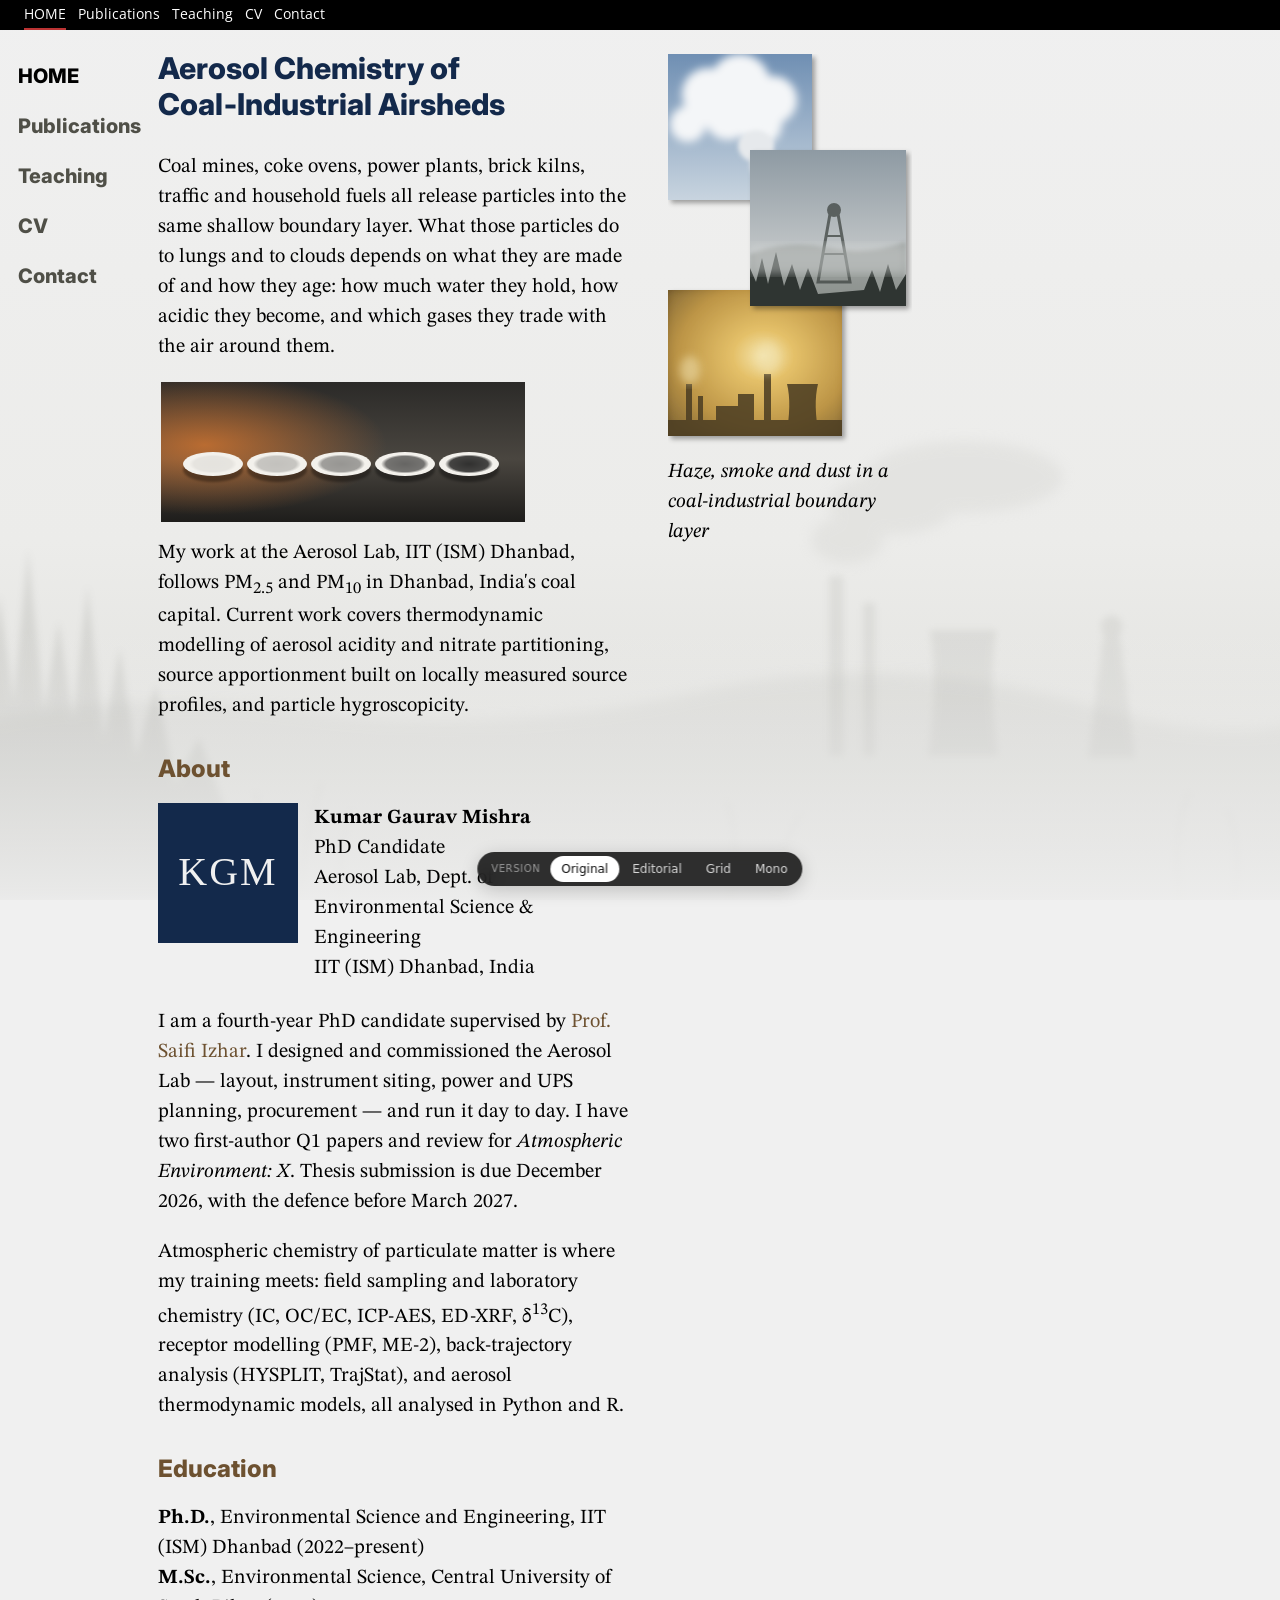
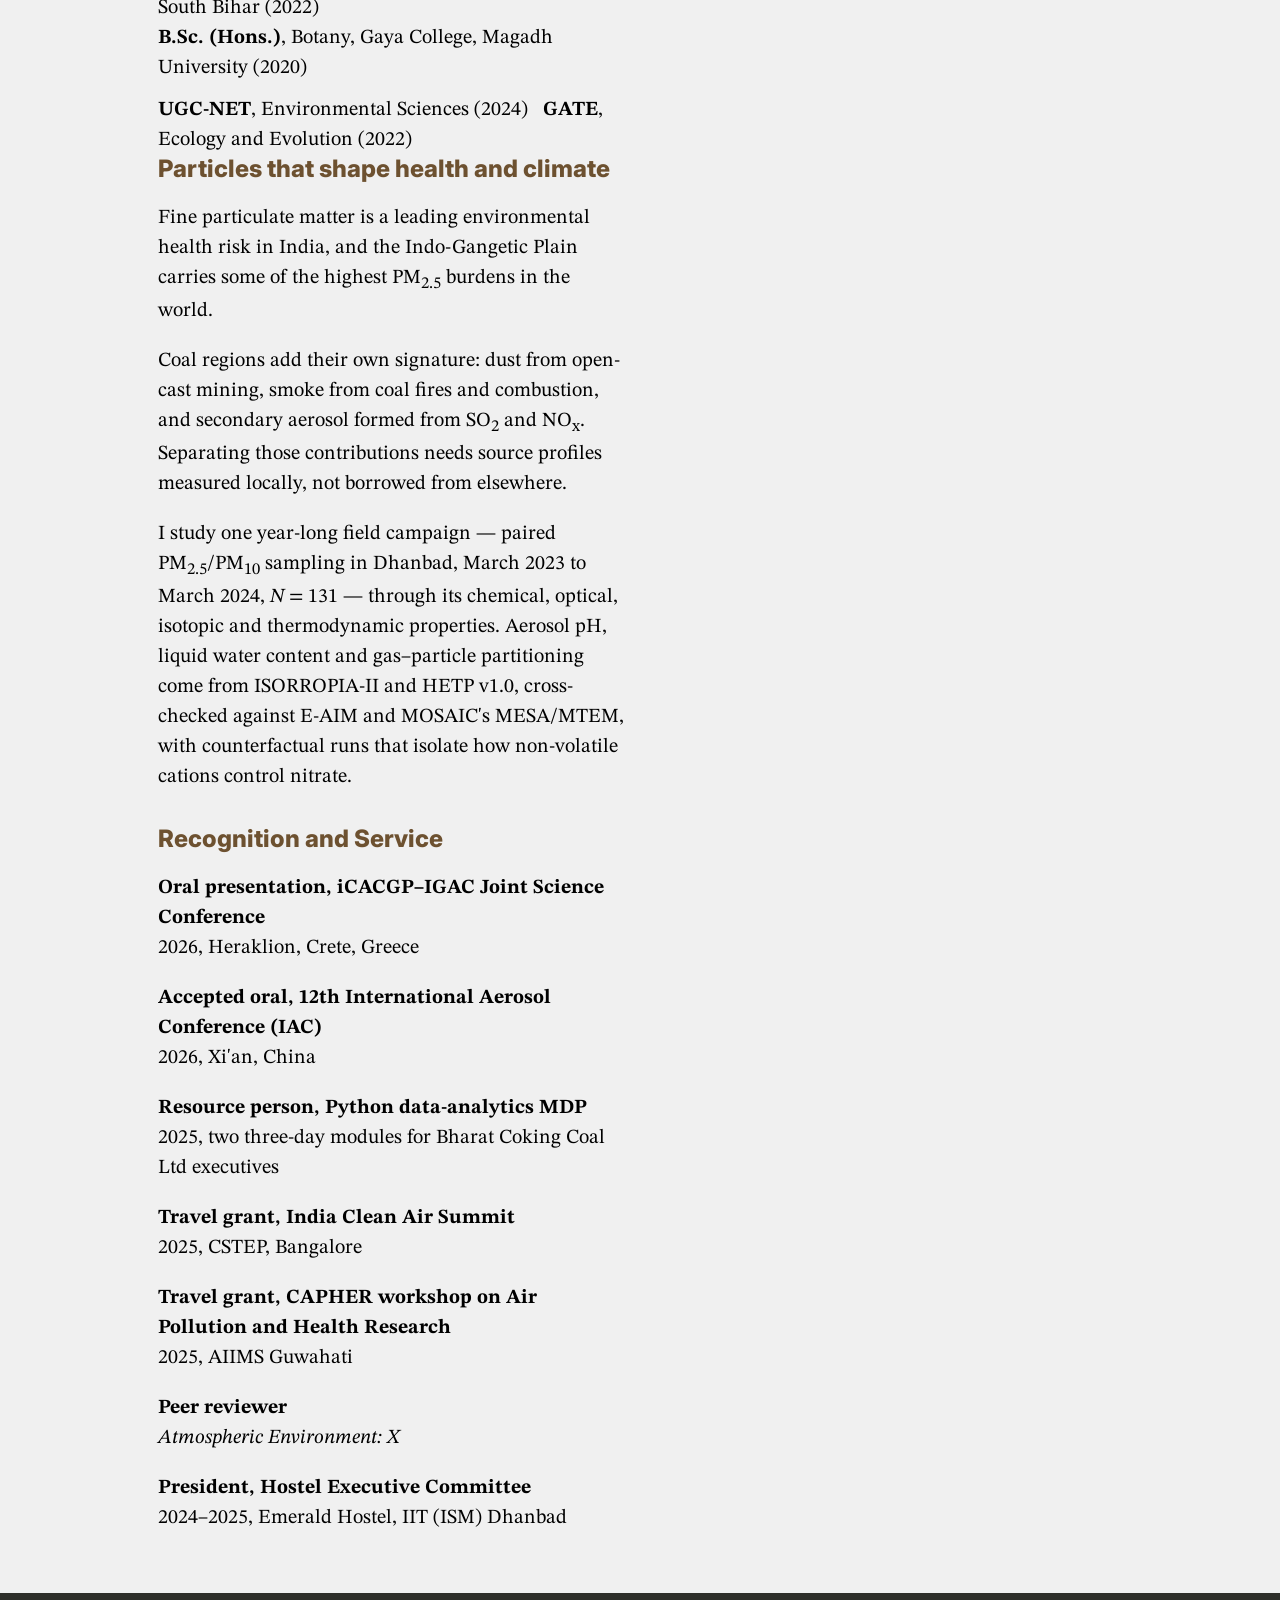
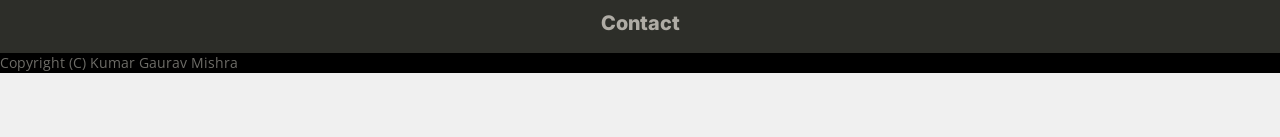
==== commit f0f79311: "Add redesigned portfolio versions with version switcher - v1 Editorial, v2 Grid, v3 Mono; original s" ====
--- a/index.html
+++ b/index.html
@@ -78,5 +78,6 @@
 <div class="footer"><a href="contact.html">Contact</a></div>
 <div class="underfooter">Copyright (C) Kumar Gaurav Mishra</div>
 
+<script src="shared/switcher.js" data-root="." data-current="v0" defer></script>
 </body>
 </html>
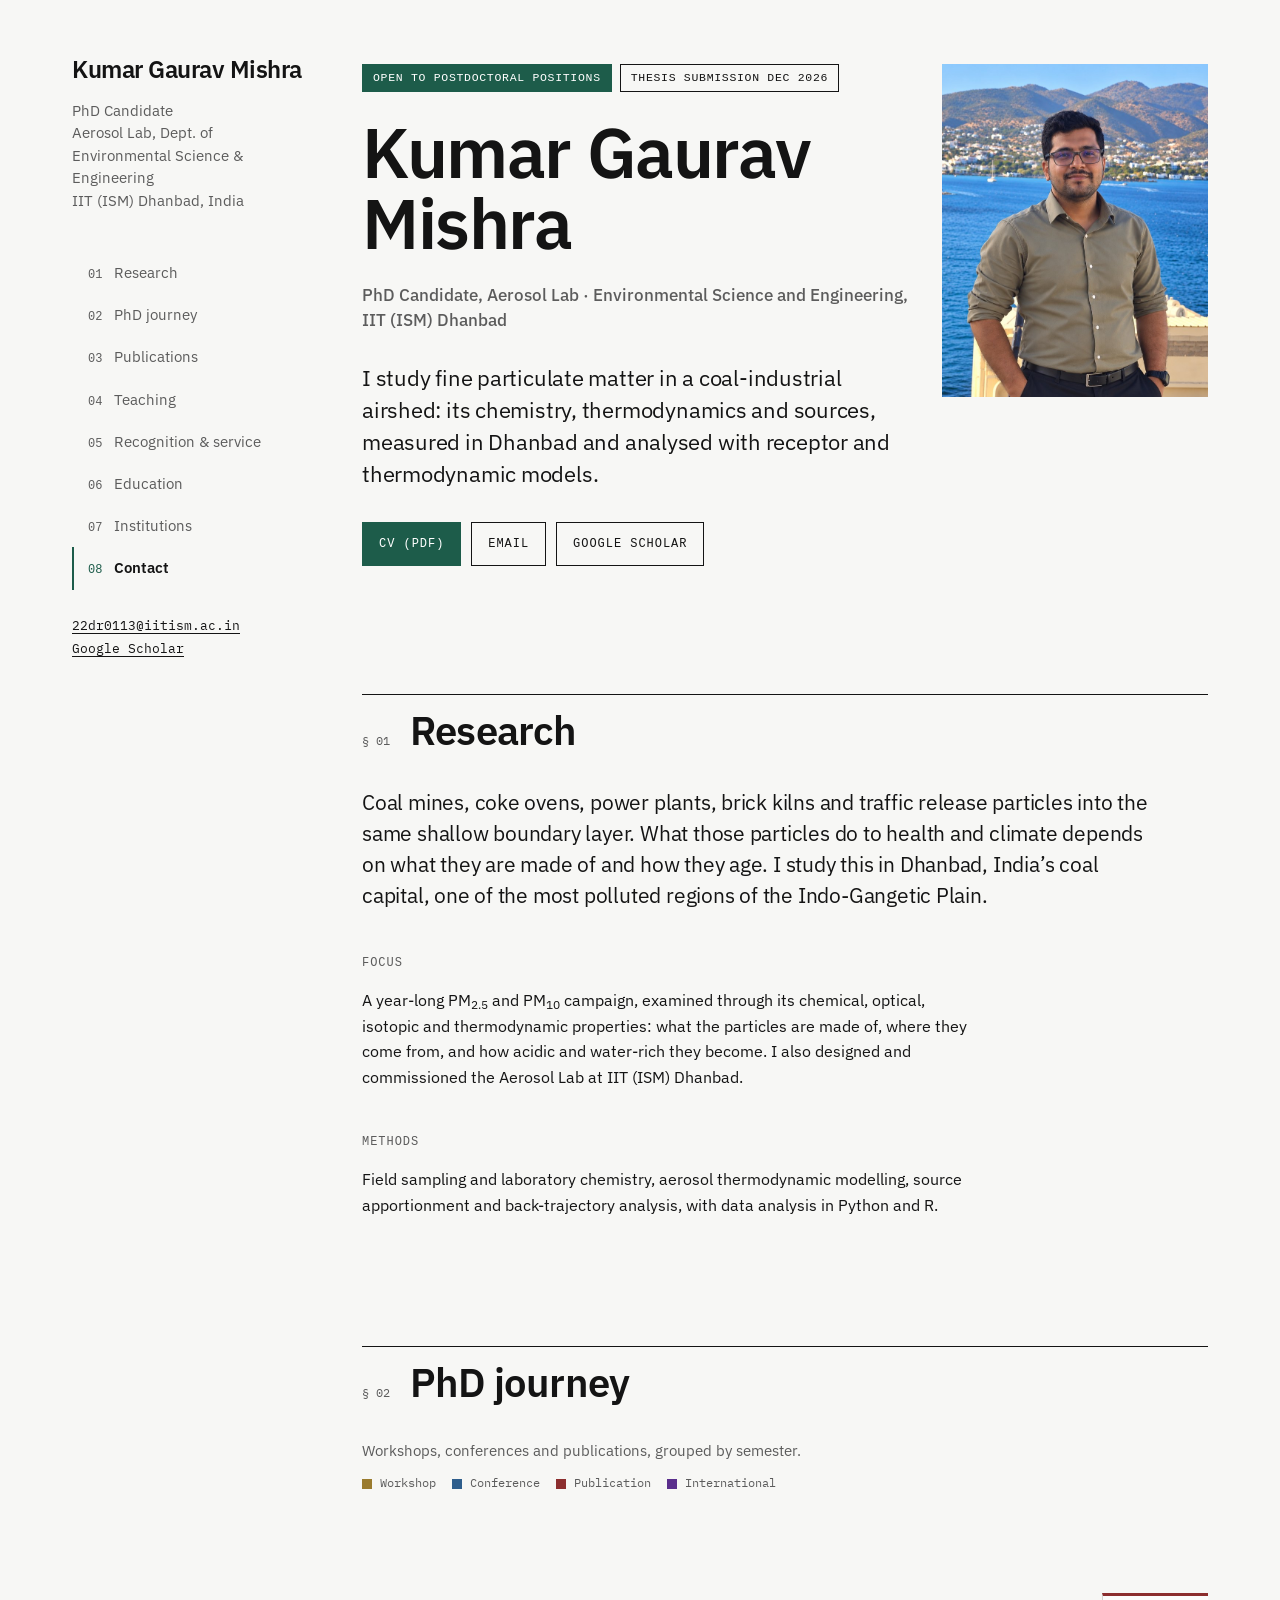
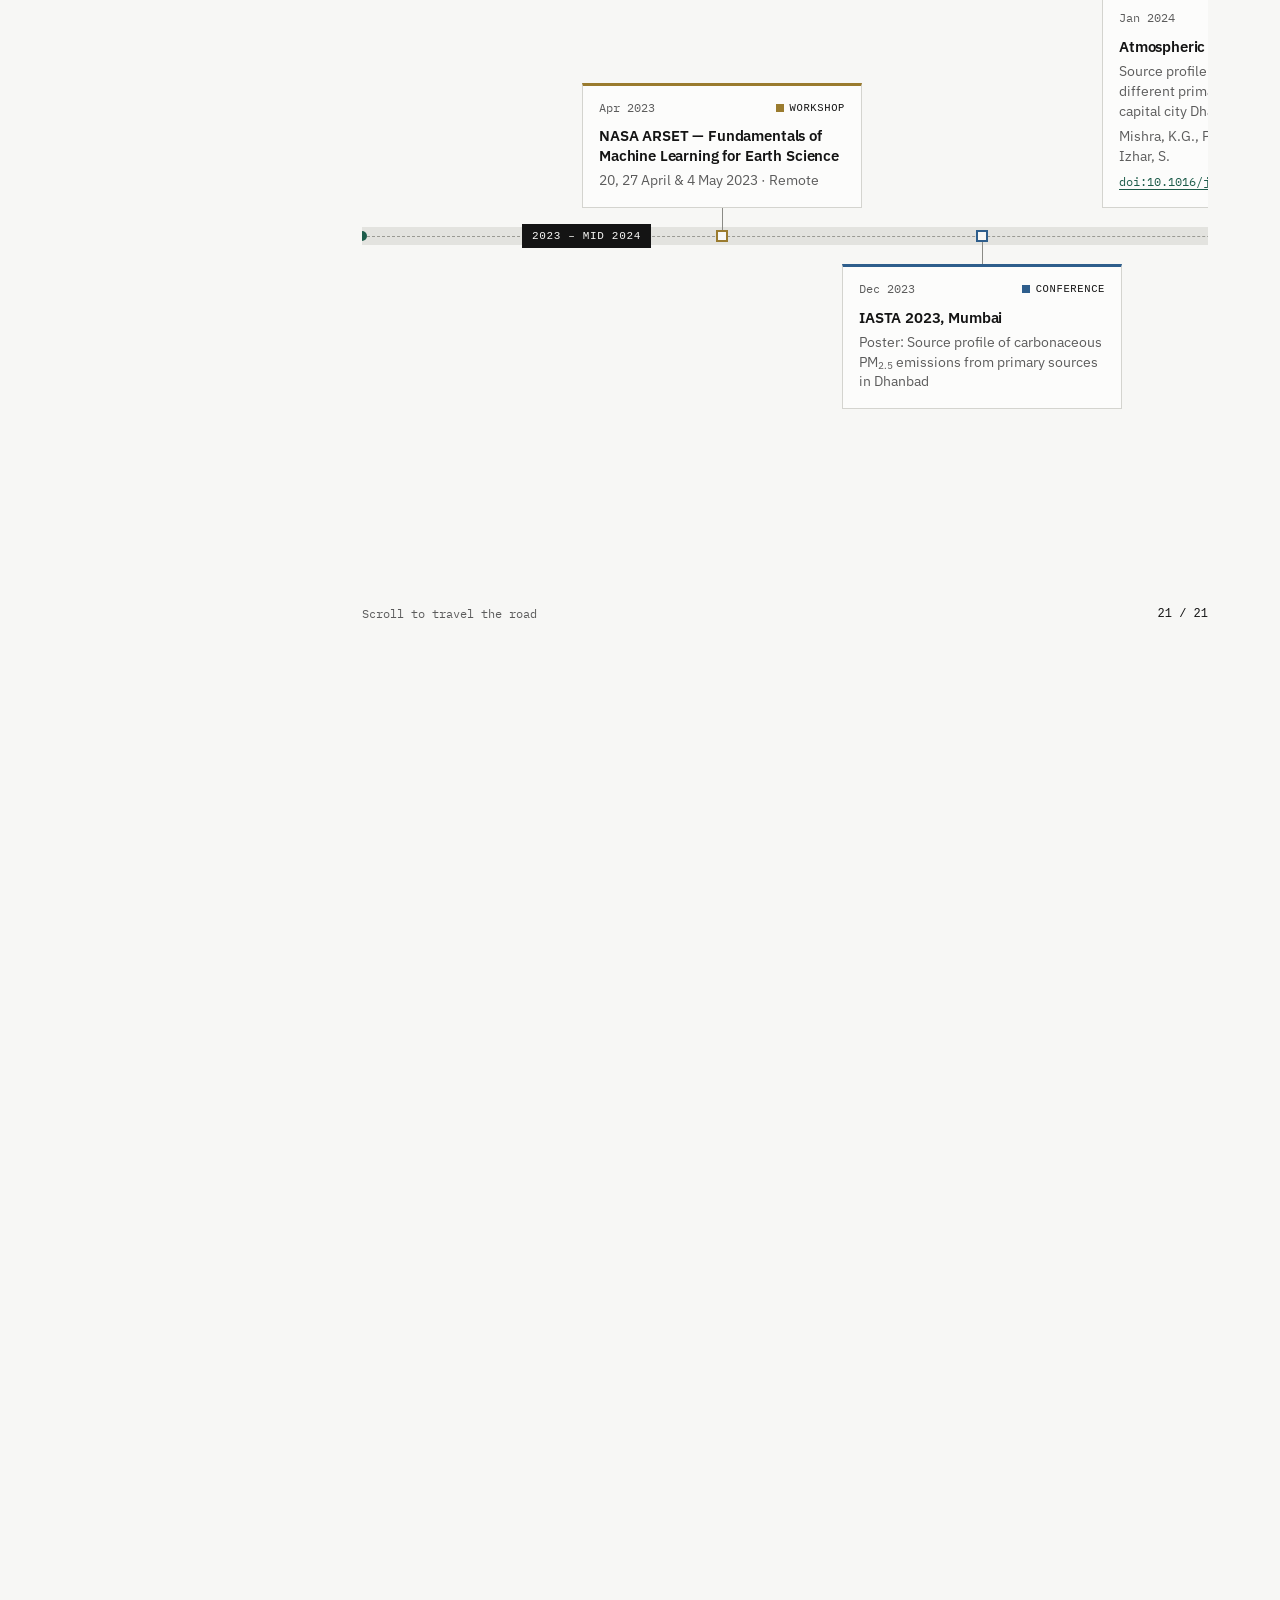
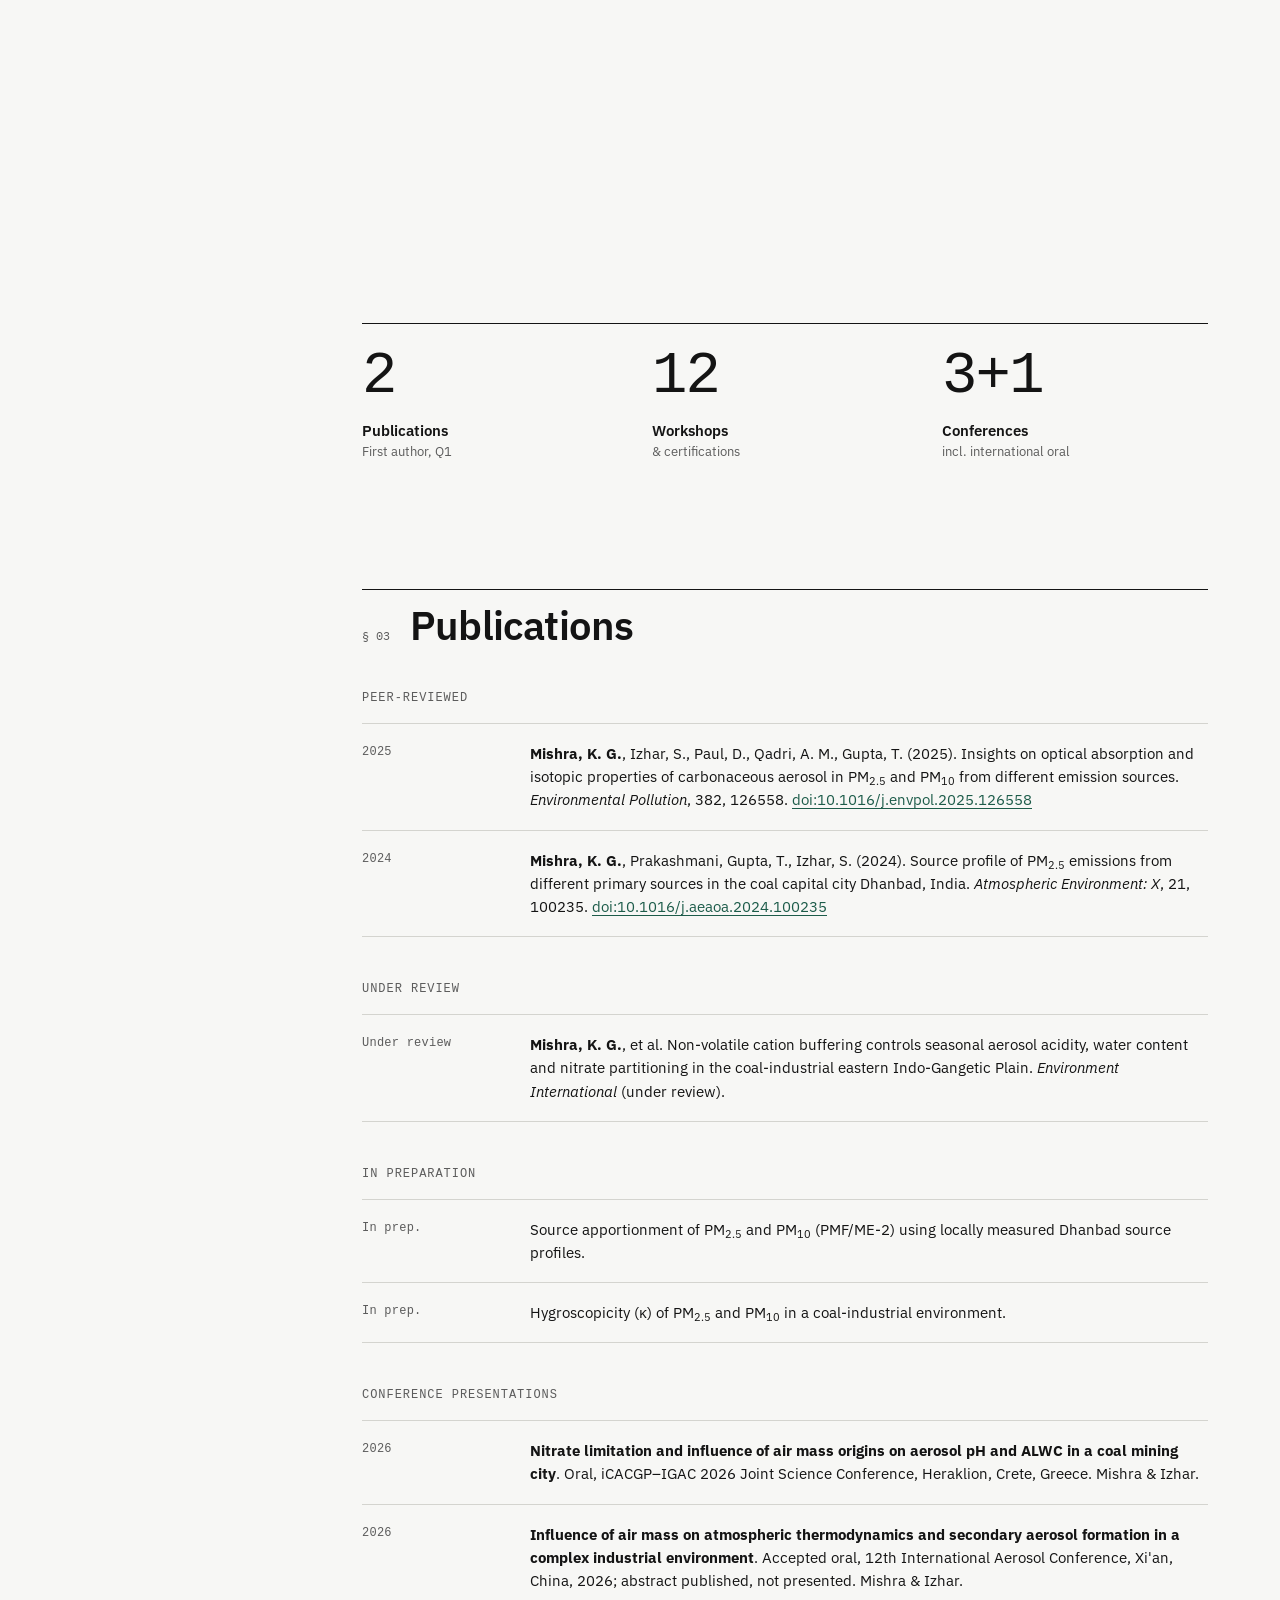
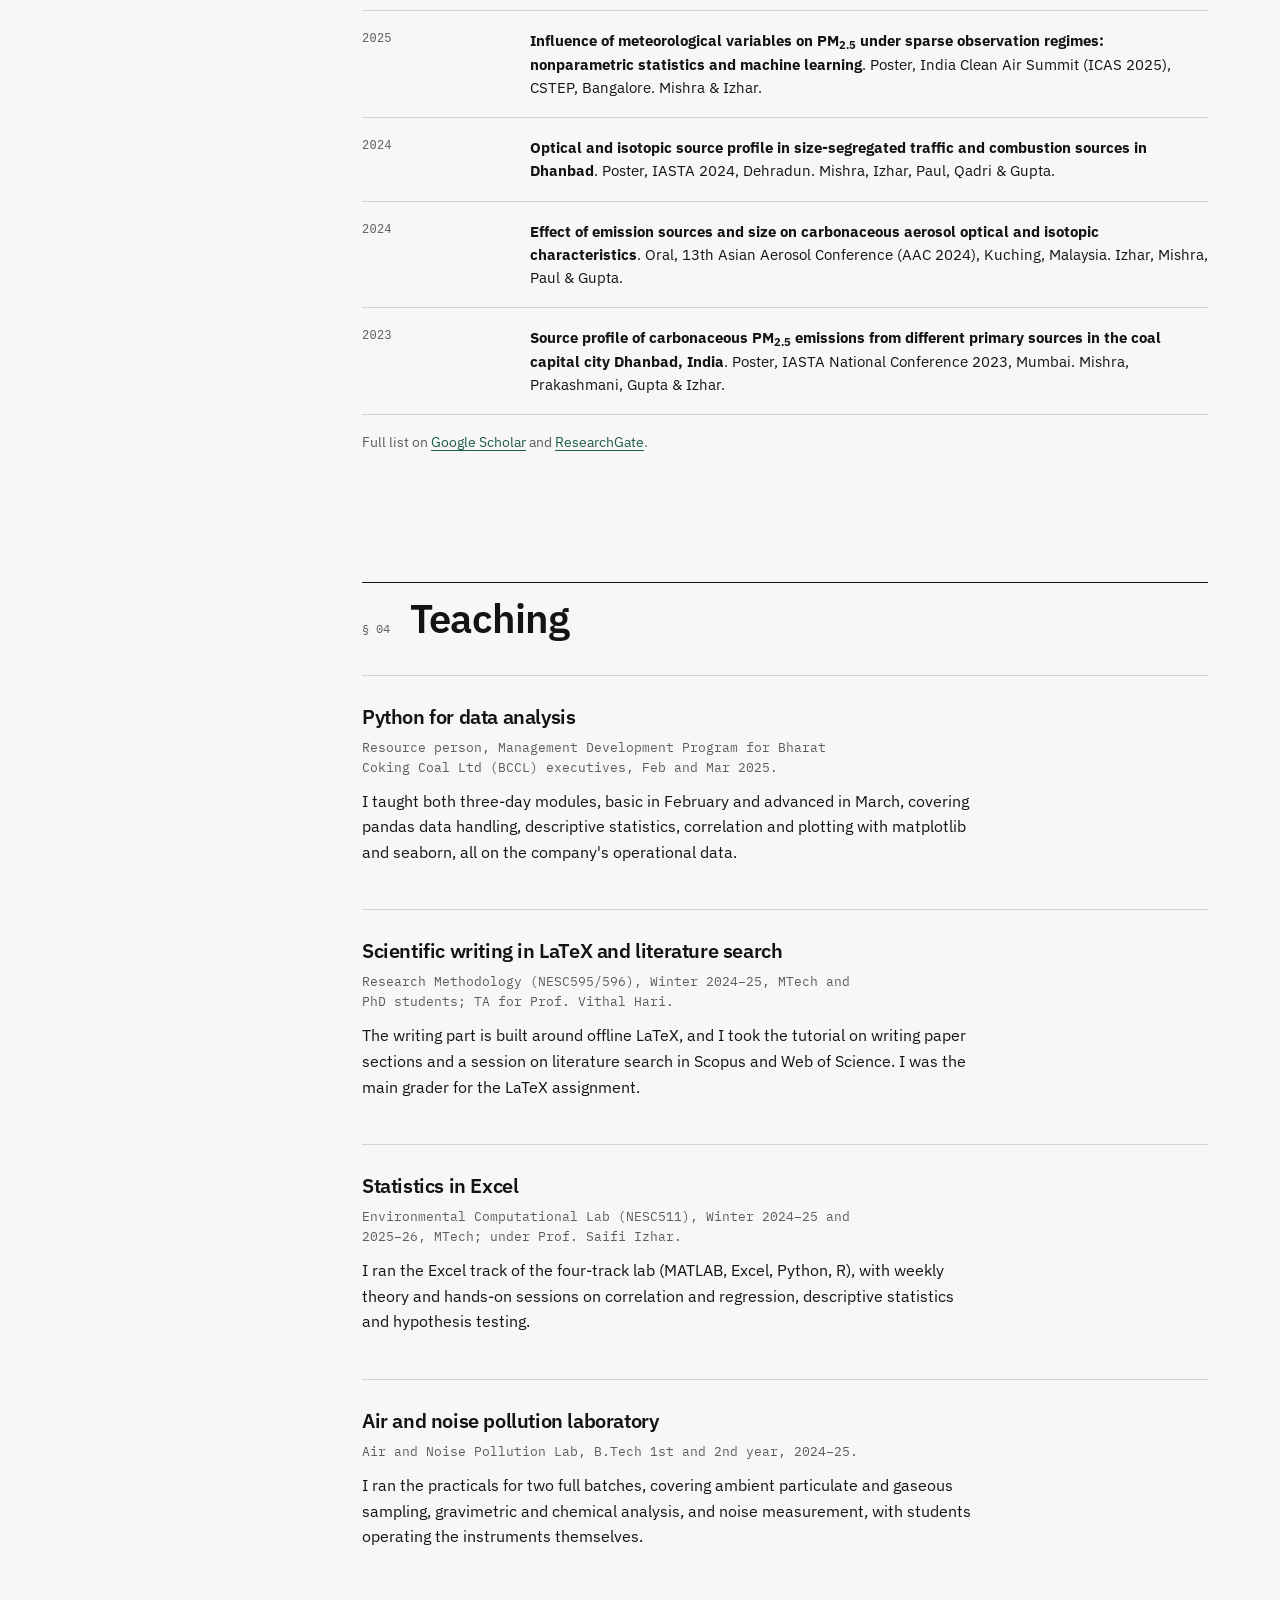
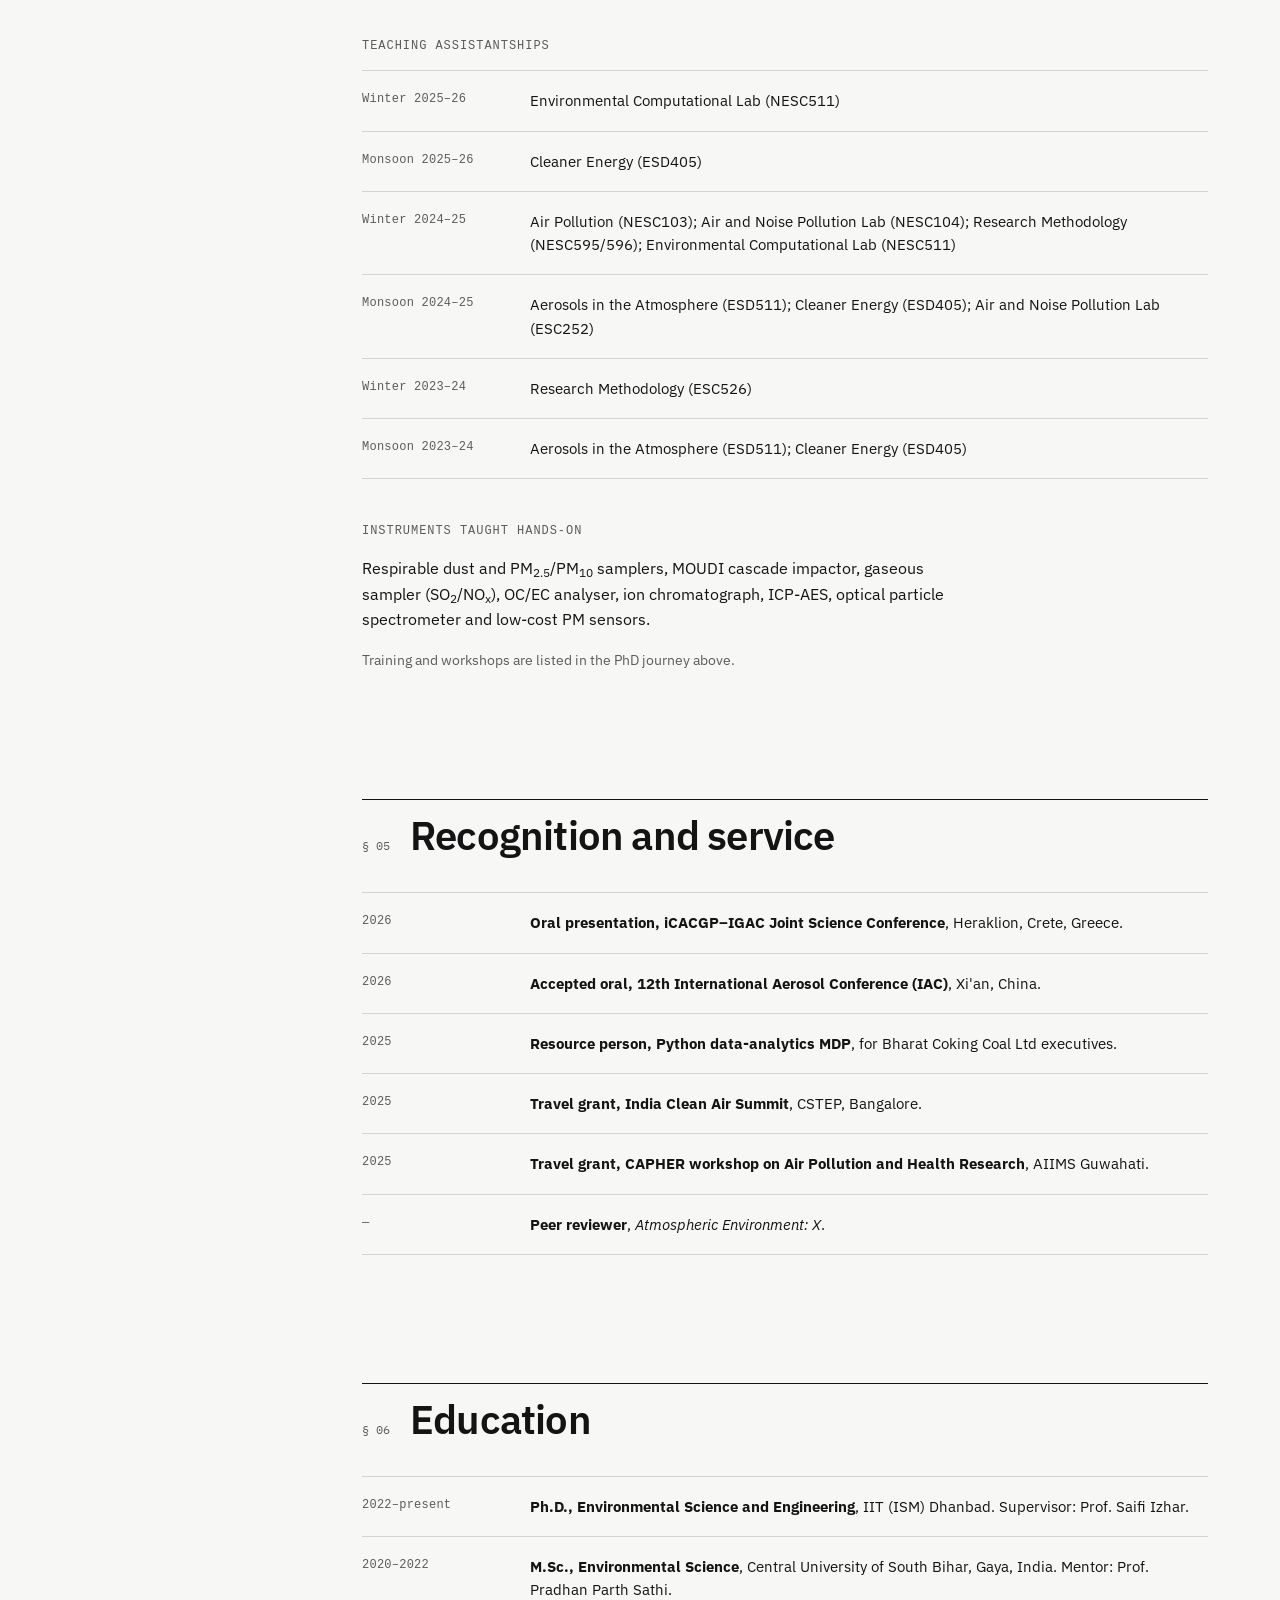
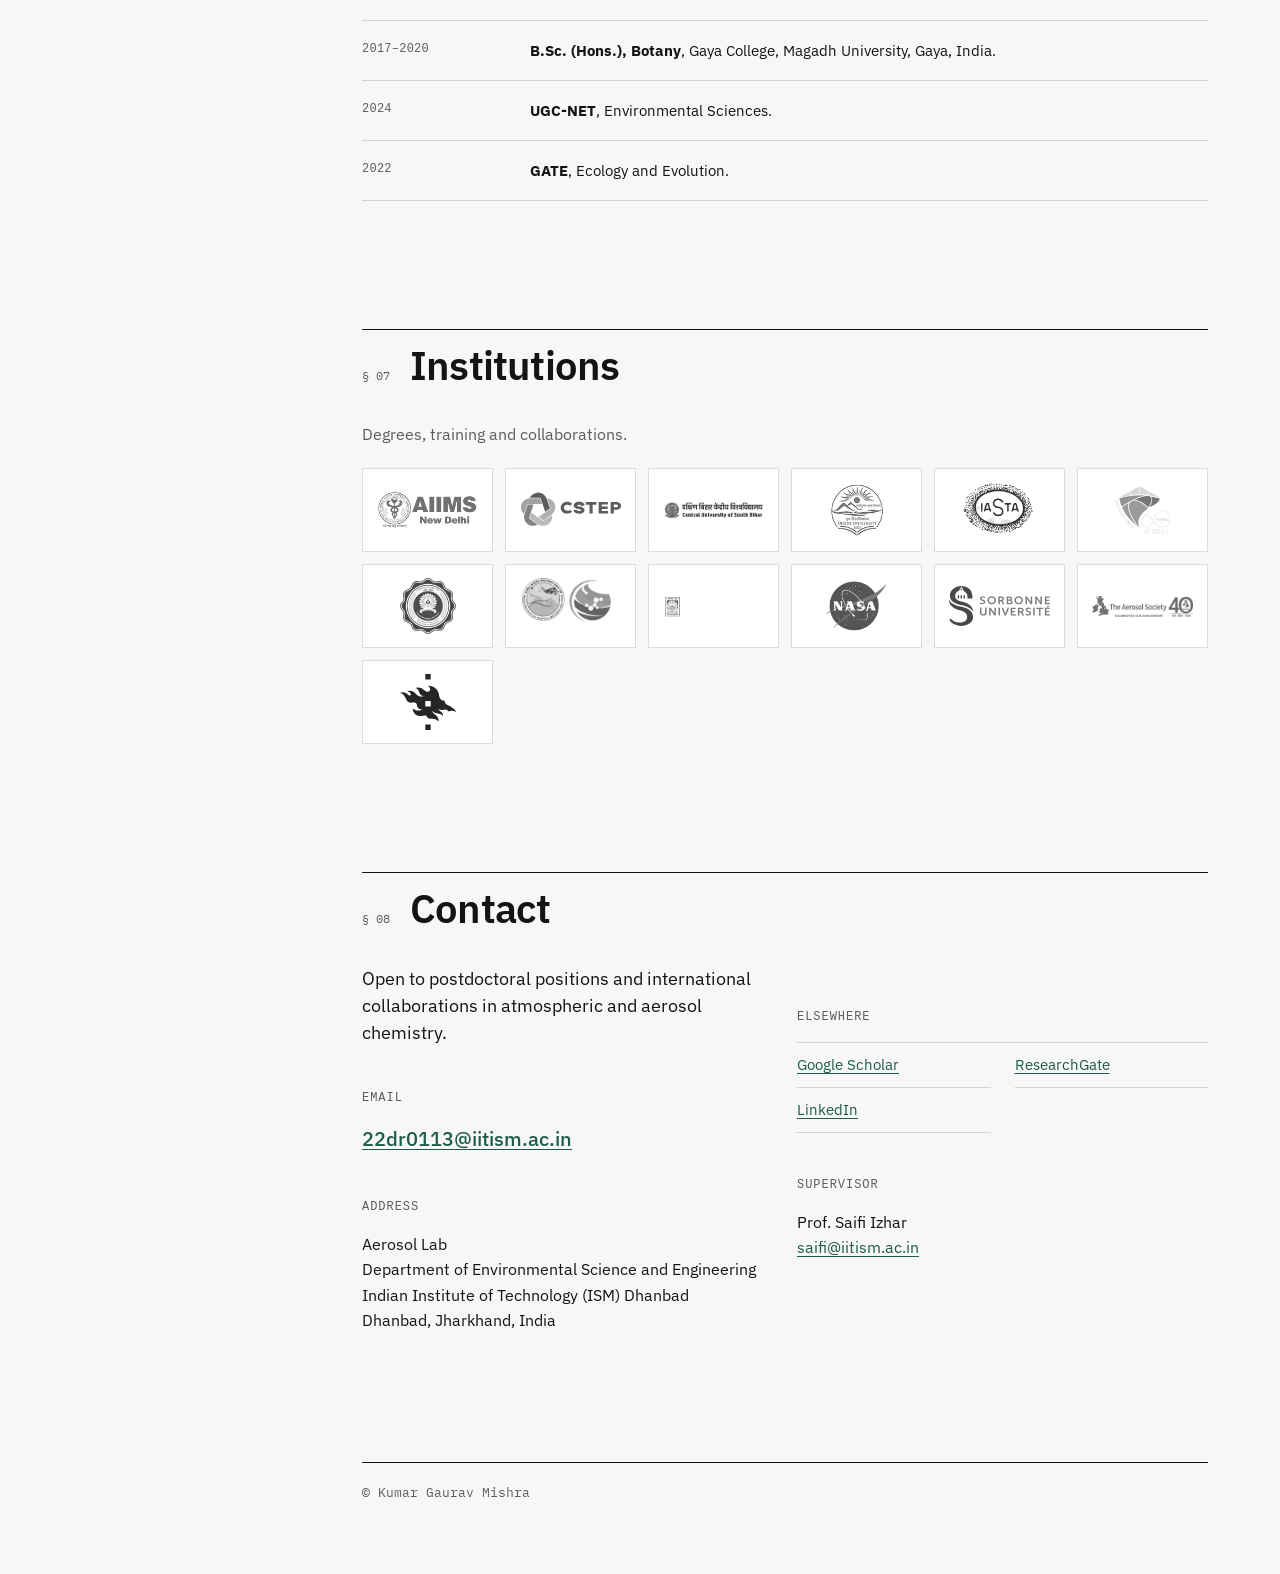
==== commit 367d4486: "Switch to the Grid design as the only site - Remove version switcher, original multi-page site and o" ====
--- a/index.html
+++ b/index.html
@@ -3,81 +3,283 @@
 <head>
 <meta charset="UTF-8">
 <meta name="viewport" content="width=device-width, initial-scale=1.0">
-<title>Kumar Gaurav Mishra | IIT (ISM) Dhanbad</title>
+<script>document.documentElement.classList.add('js');</script>
+<title>Kumar Gaurav Mishra — Atmospheric Aerosol Chemistry</title>
 <meta name="description" content="Kumar Gaurav Mishra, PhD candidate at IIT (ISM) Dhanbad: chemistry, thermodynamics and sources of PM2.5 and PM10 in coal-industrial airsheds.">
-<link rel="icon" href="assets/favicon.svg" type="image/svg+xml">
+<link rel="icon" href="favicon.svg" type="image/svg+xml">
 <link rel="preconnect" href="https://fonts.googleapis.com">
 <link rel="preconnect" href="https://fonts.gstatic.com" crossorigin>
-<link href="https://fonts.googleapis.com/css2?family=STIX+Two+Text:ital,wght@0,400;0,700;1,400;1,700&family=Inter:wght@800&family=Open+Sans&display=swap" rel="stylesheet">
-<link rel="stylesheet" href="assets/styles.css">
+<link href="https://fonts.googleapis.com/css2?family=IBM+Plex+Mono:wght@400;500&family=IBM+Plex+Sans:wght@400;500;600&display=swap" rel="stylesheet">
+<link rel="stylesheet" href="style.css">
 </head>
 <body>
 
-<nav class="navbar" aria-label="Top">
-  <a href="index.html" aria-current="page">HOME</a>
-  <a href="publications.html">Publications</a>
-  <a href="teaching.html">Teaching</a>
-  <a href="cv.html">CV</a>
-  <a href="contact.html">Contact</a>
-</nav>
-
-<div class="inner">
-  <nav class="menu" aria-label="Primary">
-    <ul>
-      <li><span>Home</span></li>
-      <li><a href="publications.html">Publications</a></li>
-      <li><a href="teaching.html">Teaching</a></li>
-      <li><a href="cv.html">CV</a></li>
-      <li><a href="contact.html">Contact</a></li>
-    </ul>
-  </nav>
-  <div class="col">
-    <div class="title">Aerosol Chemistry of Coal&#8209;Industrial Airsheds</div>
-    <p>Coal mines, coke ovens, power plants, brick kilns, traffic and household fuels all release particles into the same shallow boundary layer. What those particles do to lungs and to clouds depends on what they are made of and how they age: how much water they hold, how acidic they become, and which gases they trade with the air around them.</p>
-    <img class="banner" src="assets/filters.svg" alt="Drawing of five quartz filters with increasing particulate loading">
-    <p>My work at the Aerosol Lab, IIT (ISM) Dhanbad, follows PM<sub>2.5</sub> and PM<sub>10</sub> in Dhanbad, India's coal capital. Current work covers thermodynamic modelling of aerosol acidity and nitrate partitioning, source apportionment built on locally measured source profiles, and particle hygroscopicity.</p>
-
-    <h2>About</h2>
-    <div class="pi">
-      <img src="assets/profile.svg" alt="Kumar Gaurav Mishra">
-      <div class="who"><b>Kumar Gaurav Mishra</b>PhD Candidate<br>Aerosol Lab, Dept. of Environmental Science &amp; Engineering<br>IIT (ISM) Dhanbad, India</div>
+<a class="skip" href="#main">Skip to content</a>
+
+<div class="page">
+
+  <aside class="side" id="side" aria-label="Profile and section navigation">
+    <div class="side-bar">
+      <a class="brand" href="#top">Kumar Gaurav Mishra</a>
+      <button class="menu-btn" type="button" aria-expanded="false" aria-controls="side-body">Menu</button>
     </div>
-    <p>I am a fourth-year PhD candidate supervised by <a href="https://scholar.google.co.in/citations?hl=en&amp;user=nZfe14IAAAAJ">Prof. Saifi Izhar</a>. I designed and commissioned the Aerosol Lab &mdash; layout, instrument siting, power and UPS planning, procurement &mdash; and run it day to day. I have two first-author Q1 papers and review for <i>Atmospheric Environment: X</i>. Thesis submission is due December 2026, with the defence before March 2027.</p>
-    <p>Atmospheric chemistry of particulate matter is where my training meets: field sampling and laboratory chemistry (IC, OC/EC, ICP-AES, ED-XRF, &delta;<sup>13</sup>C), receptor modelling (PMF, ME-2), back-trajectory analysis (HYSPLIT, TrajStat), and aerosol thermodynamic models, all analysed in Python and R.</p>
-
-    <h2>Education</h2>
-    <div class="edu">
-      <p><b>Ph.D.</b>, Environmental Science and Engineering, IIT (ISM) Dhanbad (2022&ndash;present)</p>
-      <p><b>M.Sc.</b>, Environmental Science, Central University of South Bihar (2022)</p>
-      <p><b>B.Sc. (Hons.)</b>, Botany, Gaya College, Magadh University (2020)</p>
-      <p style="margin-top:.6em"><b>UGC-NET</b>, Environmental Sciences (2024) &nbsp; <b>GATE</b>, Ecology and Evolution (2022)</p>
+    <div class="side-body" id="side-body">
+      <p class="role">PhD Candidate<br>Aerosol Lab, Dept. of Environmental Science &amp; Engineering<br>IIT (ISM) Dhanbad, India</p>
+      <nav aria-label="Sections">
+        <ol class="nav">
+          <li><a href="#research"><span class="n">01</span>Research</a></li>
+          <li><a href="#journey"><span class="n">02</span>PhD journey</a></li>
+          <li><a href="#publications"><span class="n">03</span>Publications</a></li>
+          <li><a href="#teaching"><span class="n">04</span>Teaching</a></li>
+          <li><a href="#recognition"><span class="n">05</span>Recognition &amp; service</a></li>
+          <li><a href="#education"><span class="n">06</span>Education</a></li>
+          <li><a href="#affiliations"><span class="n">07</span>Institutions</a></li>
+          <li><a href="#contact"><span class="n">08</span>Contact</a></li>
+        </ol>
+      </nav>
+      <p class="side-contact">
+        <a href="mailto:22dr0113@iitism.ac.in">22dr0113@iitism.ac.in</a><br>
+        <a href="https://scholar.google.co.in/citations?hl=en&amp;user=PaZtUNUAAAAJ">Google Scholar</a>
+      </p>
     </div>
-  </div>
-
-  <div class="col">
-    <h2>Particles that shape health and climate</h2>
-    <p>Fine particulate matter is a leading environmental health risk in India, and the Indo-Gangetic Plain carries some of the highest PM<sub>2.5</sub> burdens in the world.</p>
-    <p>Coal regions add their own signature: dust from open-cast mining, smoke from coal fires and combustion, and secondary aerosol formed from SO<sub>2</sub> and NO<sub>x</sub>. Separating those contributions needs source profiles measured locally, not borrowed from elsewhere.</p>
-    <p>I study one year-long field campaign &mdash; paired PM<sub>2.5</sub>/PM<sub>10</sub> sampling in Dhanbad, March 2023 to March 2024, <i>N</i>&nbsp;=&nbsp;131 &mdash; through its chemical, optical, isotopic and thermodynamic properties. Aerosol pH, liquid water content and gas&ndash;particle partitioning come from ISORROPIA-II and HETP v1.0, cross-checked against E-AIM and MOSAIC's MESA/MTEM, with counterfactual runs that isolate how non-volatile cations control nitrate.</p>
-
-    <h2>Recognition and Service</h2>
-    <div class="entry"><b>Oral presentation, iCACGP&ndash;IGAC Joint Science Conference</b>2026, Heraklion, Crete, Greece</div>
-    <div class="entry"><b>Accepted oral, 12th International Aerosol Conference (IAC)</b>2026, Xi'an, China</div>
-    <div class="entry"><b>Resource person, Python data-analytics MDP</b>2025, two three-day modules for Bharat Coking Coal Ltd executives</div>
-    <div class="entry"><b>Travel grant, India Clean Air Summit</b>2025, CSTEP, Bangalore</div>
-    <div class="entry"><b>Travel grant, CAPHER workshop on Air Pollution and Health Research</b>2025, AIIMS Guwahati</div>
-    <div class="entry"><b>Peer reviewer</b><i>Atmospheric Environment: X</i></div>
-    <div class="entry"><b>President, Hostel Executive Committee</b>2024&ndash;2025, Emerald Hostel, IIT (ISM) Dhanbad</div>
-  </div>
-  <div class="col-pics">
-    <img src="assets/scenes.svg" alt="Drawn scenes of a stack plume, a misty colliery headframe and a hazy sun over an industrial skyline">
-    <div class="cap">Haze, smoke and dust in a coal-industrial boundary layer</div>
-  </div>
+  </aside>
+
+  <main id="main" class="content">
+
+    <section id="top" class="hero" aria-labelledby="hero-name">
+      <figure class="hero-photo">
+        <img src="profile.jpg" alt="Portrait of Kumar Gaurav Mishra" width="859" height="900" loading="eager" fetchpriority="high">
+      </figure>
+      <div class="hero-text">
+        <p class="status"><span>Open to postdoctoral positions</span><span>Thesis submission Dec 2026</span></p>
+        <h1 id="hero-name">Kumar Gaurav Mishra</h1>
+        <p class="hero-role">PhD Candidate, Aerosol Lab &middot; Environmental Science and Engineering, IIT (ISM) Dhanbad</p>
+        <p class="hero-statement">I study fine particulate matter in a coal-industrial airshed: its chemistry, thermodynamics and sources, measured in Dhanbad and analysed with receptor and thermodynamic models.</p>
+        <div class="btns">
+          <a class="btn btn--primary" href="CV_KumarGauravMishra.pdf">CV (PDF)</a>
+          <a class="btn" href="mailto:22dr0113@iitism.ac.in">Email</a>
+          <a class="btn" href="https://scholar.google.co.in/citations?hl=en&amp;user=PaZtUNUAAAAJ">Google Scholar</a>
+        </div>
+      </div>
+    </section>
+
+    <section id="research" class="sec" aria-labelledby="h-research">
+      <header class="sec-head"><p class="sec-idx">&sect; 01</p><h2 id="h-research">Research</h2></header>
+
+      <p class="lead">Coal mines, coke ovens, power plants, brick kilns and traffic release particles into the same shallow boundary layer. What those particles do to health and climate depends on what they are made of and how they age. I study this in Dhanbad, India&rsquo;s coal capital, one of the most polluted regions of the Indo-Gangetic Plain.</p>
+
+      <h3 class="sub-h">Focus</h3>
+      <p>A year-long PM<sub>2.5</sub> and PM<sub>10</sub> campaign, examined through its chemical, optical, isotopic and thermodynamic properties: what the particles are made of, where they come from, and how acidic and water-rich they become. I also designed and commissioned the Aerosol Lab at IIT (ISM) Dhanbad.</p>
+
+      <h3 class="sub-h">Methods</h3>
+      <p>Field sampling and laboratory chemistry, aerosol thermodynamic modelling, source apportionment and back-trajectory analysis, with data analysis in Python and R.</p>
+    </section>
+
+    <section id="journey" class="journey" aria-labelledby="h-journey">
+      <div class="j-stage" id="j-stage">
+        <header class="sec-head j-head"><p class="sec-idx">&sect; 02</p><h2 id="h-journey">PhD journey</h2></header>
+        <div class="j-intro">
+          <p>Workshops, conferences and publications, grouped by semester.</p>
+          <ul class="legend" aria-label="Milestone types">
+            <li><span class="sw" style="background:#9a7b2e"></span>Workshop</li>
+            <li><span class="sw" style="background:#2e5e8c"></span>Conference</li>
+            <li><span class="sw" style="background:#8c2e2e"></span>Publication</li>
+            <li><span class="sw" style="background:#5a2e8c"></span>International</li>
+          </ul>
+        </div>
+        <div class="j-track" id="j-track">
+          <div class="j-road-h" aria-hidden="true"></div>
+          <svg class="j-prog-h" height="18" aria-hidden="true" focusable="false"><line x1="0" y1="9" x2="0" y2="9"></line><circle class="j-front" cx="0" cy="9" r="5"></circle></svg>
+          <div class="j-road-v" aria-hidden="true"></div>
+          <div class="j-prog-v" aria-hidden="true"></div>
+        </div>
+        <p class="j-foot"><span class="j-hint">Scroll to travel the road</span><span class="j-count" id="j-count" aria-live="off">00 / 00</span></p>
+      </div>
+    </section>
+
+    <ul class="metrics" id="metrics" aria-label="PhD milestones in numbers"></ul>
+
+    <section id="publications" class="sec" aria-labelledby="h-pubs">
+      <header class="sec-head"><p class="sec-idx">&sect; 03</p><h2 id="h-pubs">Publications</h2></header>
+
+      <h3 class="sub-h">Peer-reviewed</h3>
+      <ul class="rows">
+        <li>
+          <span class="yr">2025</span>
+          <p class="cite"><b>Mishra, K. G.</b>, Izhar, S., Paul, D., Qadri, A. M., Gupta, T. (2025). Insights on optical absorption and isotopic properties of carbonaceous aerosol in PM<sub>2.5</sub> and PM<sub>10</sub> from different emission sources. <i>Environmental Pollution</i>, 382, 126558. <a href="https://doi.org/10.1016/j.envpol.2025.126558">doi:10.1016/j.envpol.2025.126558</a></p>
+        </li>
+        <li>
+          <span class="yr">2024</span>
+          <p class="cite"><b>Mishra, K. G.</b>, Prakashmani, Gupta, T., Izhar, S. (2024). Source profile of PM<sub>2.5</sub> emissions from different primary sources in the coal capital city Dhanbad, India. <i>Atmospheric Environment: X</i>, 21, 100235. <a href="https://doi.org/10.1016/j.aeaoa.2024.100235">doi:10.1016/j.aeaoa.2024.100235</a></p>
+        </li>
+      </ul>
+
+      <h3 class="sub-h">Under review</h3>
+      <ul class="rows">
+        <li>
+          <span class="yr">Under review</span>
+          <p class="cite"><b>Mishra, K. G.</b>, et al. Non-volatile cation buffering controls seasonal aerosol acidity, water content and nitrate partitioning in the coal-industrial eastern Indo-Gangetic Plain. <i>Environment International</i> (under review).</p>
+        </li>
+      </ul>
+
+      <h3 class="sub-h">In preparation</h3>
+      <ul class="rows">
+        <li>
+          <span class="yr">In prep.</span>
+          <p class="cite">Source apportionment of PM<sub>2.5</sub> and PM<sub>10</sub> (PMF/ME-2) using locally measured Dhanbad source profiles.</p>
+        </li>
+        <li>
+          <span class="yr">In prep.</span>
+          <p class="cite">Hygroscopicity (&kappa;) of PM<sub>2.5</sub> and PM<sub>10</sub> in a coal-industrial environment.</p>
+        </li>
+      </ul>
+
+      <h3 class="sub-h">Conference presentations</h3>
+      <ul class="rows">
+        <li>
+          <span class="yr">2026</span>
+          <p class="cite"><b>Nitrate limitation and influence of air mass origins on aerosol pH and ALWC in a coal mining city</b>. Oral, iCACGP&ndash;IGAC 2026 Joint Science Conference, Heraklion, Crete, Greece. Mishra &amp; Izhar.</p>
+        </li>
+        <li>
+          <span class="yr">2026</span>
+          <p class="cite"><b>Influence of air mass on atmospheric thermodynamics and secondary aerosol formation in a complex industrial environment</b>. Accepted oral, 12th International Aerosol Conference, Xi'an, China, 2026; abstract published, not presented. Mishra &amp; Izhar.</p>
+        </li>
+        <li>
+          <span class="yr">2025</span>
+          <p class="cite"><b>Influence of meteorological variables on PM<sub>2.5</sub> under sparse observation regimes: nonparametric statistics and machine learning</b>. Poster, India Clean Air Summit (ICAS 2025), CSTEP, Bangalore. Mishra &amp; Izhar.</p>
+        </li>
+        <li>
+          <span class="yr">2024</span>
+          <p class="cite"><b>Optical and isotopic source profile in size-segregated traffic and combustion sources in Dhanbad</b>. Poster, IASTA 2024, Dehradun. Mishra, Izhar, Paul, Qadri &amp; Gupta.</p>
+        </li>
+        <li>
+          <span class="yr">2024</span>
+          <p class="cite"><b>Effect of emission sources and size on carbonaceous aerosol optical and isotopic characteristics</b>. Oral, 13th Asian Aerosol Conference (AAC 2024), Kuching, Malaysia. Izhar, Mishra, Paul &amp; Gupta.</p>
+        </li>
+        <li>
+          <span class="yr">2023</span>
+          <p class="cite"><b>Source profile of carbonaceous PM<sub>2.5</sub> emissions from different primary sources in the coal capital city Dhanbad, India</b>. Poster, IASTA National Conference 2023, Mumbai. Mishra, Prakashmani, Gupta &amp; Izhar.</p>
+        </li>
+      </ul>
+      <p class="small-note">Full list on <a href="https://scholar.google.co.in/citations?hl=en&amp;user=PaZtUNUAAAAJ">Google Scholar</a> and <a href="https://www.researchgate.net/profile/Kumar-Mishra-6">ResearchGate</a>.</p>
+    </section>
+
+    <section id="teaching" class="sec" aria-labelledby="h-teach">
+      <header class="sec-head"><p class="sec-idx">&sect; 04</p><h2 id="h-teach">Teaching</h2></header>
+
+      <article class="course">
+        <h3>Python for data analysis</h3>
+        <p class="meta">Resource person, Management Development Program for Bharat Coking Coal Ltd (BCCL) executives, Feb and Mar 2025.</p>
+        <p>I taught both three-day modules, basic in February and advanced in March, covering pandas data handling, descriptive statistics, correlation and plotting with matplotlib and seaborn, all on the company's operational data.</p>
+      </article>
+
+      <article class="course">
+        <h3>Scientific writing in LaTeX and literature search</h3>
+        <p class="meta">Research Methodology (NESC595/596), Winter 2024&ndash;25, MTech and PhD students; TA for Prof. Vithal Hari.</p>
+        <p>The writing part is built around offline LaTeX, and I took the tutorial on writing paper sections and a session on literature search in Scopus and Web of Science. I was the main grader for the LaTeX assignment.</p>
+      </article>
+
+      <article class="course">
+        <h3>Statistics in Excel</h3>
+        <p class="meta">Environmental Computational Lab (NESC511), Winter 2024&ndash;25 and 2025&ndash;26, MTech; under Prof. Saifi Izhar.</p>
+        <p>I ran the Excel track of the four-track lab (MATLAB, Excel, Python, R), with weekly theory and hands-on sessions on correlation and regression, descriptive statistics and hypothesis testing.</p>
+      </article>
+
+      <article class="course">
+        <h3>Air and noise pollution laboratory</h3>
+        <p class="meta">Air and Noise Pollution Lab, B.Tech 1st and 2nd year, 2024&ndash;25.</p>
+        <p>I ran the practicals for two full batches, covering ambient particulate and gaseous sampling, gravimetric and chemical analysis, and noise measurement, with students operating the instruments themselves.</p>
+      </article>
+
+      <h3 class="sub-h">Teaching assistantships</h3>
+      <ul class="rows">
+        <li><span class="yr">Winter 2025&ndash;26</span><p class="cite">Environmental Computational Lab (NESC511)</p></li>
+        <li><span class="yr">Monsoon 2025&ndash;26</span><p class="cite">Cleaner Energy (ESD405)</p></li>
+        <li><span class="yr">Winter 2024&ndash;25</span><p class="cite">Air Pollution (NESC103); Air and Noise Pollution Lab (NESC104); Research Methodology (NESC595/596); Environmental Computational Lab (NESC511)</p></li>
+        <li><span class="yr">Monsoon 2024&ndash;25</span><p class="cite">Aerosols in the Atmosphere (ESD511); Cleaner Energy (ESD405); Air and Noise Pollution Lab (ESC252)</p></li>
+        <li><span class="yr">Winter 2023&ndash;24</span><p class="cite">Research Methodology (ESC526)</p></li>
+        <li><span class="yr">Monsoon 2023&ndash;24</span><p class="cite">Aerosols in the Atmosphere (ESD511); Cleaner Energy (ESD405)</p></li>
+      </ul>
+
+      <h3 class="sub-h">Instruments taught hands-on</h3>
+      <p>Respirable dust and PM<sub>2.5</sub>/PM<sub>10</sub> samplers, MOUDI cascade impactor, gaseous sampler (SO<sub>2</sub>/NO<sub>x</sub>), OC/EC analyser, ion chromatograph, ICP-AES, optical particle spectrometer and low-cost PM sensors.</p>
+      <p class="small-note">Training and workshops are listed in the PhD journey above.</p>
+    </section>
+
+    <section id="recognition" class="sec" aria-labelledby="h-recog">
+      <header class="sec-head"><p class="sec-idx">&sect; 05</p><h2 id="h-recog">Recognition and service</h2></header>
+      <ul class="rows">
+        <li><span class="yr">2026</span><p class="cite"><b>Oral presentation, iCACGP&ndash;IGAC Joint Science Conference</b>, Heraklion, Crete, Greece.</p></li>
+        <li><span class="yr">2026</span><p class="cite"><b>Accepted oral, 12th International Aerosol Conference (IAC)</b>, Xi'an, China.</p></li>
+        <li><span class="yr">2025</span><p class="cite"><b>Resource person, Python data-analytics MDP</b>, for Bharat Coking Coal Ltd executives.</p></li>
+        <li><span class="yr">2025</span><p class="cite"><b>Travel grant, India Clean Air Summit</b>, CSTEP, Bangalore.</p></li>
+        <li><span class="yr">2025</span><p class="cite"><b>Travel grant, CAPHER workshop on Air Pollution and Health Research</b>, AIIMS Guwahati.</p></li>
+        <li><span class="yr">&mdash;</span><p class="cite"><b>Peer reviewer</b>, <i>Atmospheric Environment: X</i>.</p></li>
+      </ul>
+    </section>
+
+    <section id="education" class="sec" aria-labelledby="h-edu">
+      <header class="sec-head"><p class="sec-idx">&sect; 06</p><h2 id="h-edu">Education</h2></header>
+      <ul class="rows">
+        <li><span class="yr">2022&ndash;present</span><p class="cite"><b>Ph.D., Environmental Science and Engineering</b>, IIT (ISM) Dhanbad. Supervisor: Prof. Saifi Izhar.</p></li>
+        <li><span class="yr">2020&ndash;2022</span><p class="cite"><b>M.Sc., Environmental Science</b>, Central University of South Bihar, Gaya, India. Mentor: Prof. Pradhan Parth Sathi.</p></li>
+        <li><span class="yr">2017&ndash;2020</span><p class="cite"><b>B.Sc. (Hons.), Botany</b>, Gaya College, Magadh University, Gaya, India.</p></li>
+        <li><span class="yr">2024</span><p class="cite"><b>UGC-NET</b>, Environmental Sciences.</p></li>
+        <li><span class="yr">2022</span><p class="cite"><b>GATE</b>, Ecology and Evolution.</p></li>
+      </ul>
+    </section>
+
+    <section id="affiliations" class="sec" aria-labelledby="h-aff">
+      <header class="sec-head"><p class="sec-idx">&sect; 07</p><h2 id="h-aff">Institutions</h2></header>
+      <p class="aff-note">Degrees, training and collaborations.</p>
+      <ul class="logos">
+<!--LOGOS-->
+        <li><img src="logos/AIIMS.png" alt="AIIMS" title="AIIMS" loading="lazy" decoding="async"></li>
+        <li><img src="logos/CSTEP.svg" alt="CSTEP" title="CSTEP" loading="lazy" decoding="async"></li>
+        <li><img src="logos/Central-University-of-South-Bihar.png" alt="Central University of South Bihar" title="Central University of South Bihar" loading="lazy" decoding="async"></li>
+        <li><img src="logos/Doon-University.png" alt="Doon University" title="Doon University" loading="lazy" decoding="async"></li>
+        <li><img src="logos/IASTA.png" alt="IASTA" title="IASTA" loading="lazy" decoding="async"></li>
+        <li><img src="logos/IIT-Delhi.png" alt="IIT Delhi" title="IIT Delhi" loading="lazy" decoding="async"></li>
+        <li><img src="logos/IIT-ISM-Dhanbad.png" alt="IIT ISM Dhanbad" title="IIT ISM Dhanbad" loading="lazy" decoding="async"></li>
+        <li><img src="logos/IITM-Pune.png" alt="IITM Pune" title="IITM Pune" loading="lazy" decoding="async"></li>
+        <li><img src="logos/Magadh-University.png" alt="Magadh University" title="Magadh University" loading="lazy" decoding="async"></li>
+        <li><img src="logos/NASA.png" alt="NASA" title="NASA" loading="lazy" decoding="async"></li>
+        <li><img src="logos/Sorbonne-University.svg" alt="Sorbonne University" title="Sorbonne University" loading="lazy" decoding="async"></li>
+        <li><img src="logos/The-Aerosol-Society.jpg" alt="The Aerosol Society" title="The Aerosol Society" loading="lazy" decoding="async"></li>
+        <li><img src="logos/University-of-Helsinki.svg" alt="University of Helsinki" title="University of Helsinki" loading="lazy" decoding="async"></li>
+        <!--/LOGOS-->
+      </ul>
+    </section>
+
+    <section id="contact" class="sec" aria-labelledby="h-contact">
+      <header class="sec-head"><p class="sec-idx">&sect; 08</p><h2 id="h-contact">Contact</h2></header>
+      <div class="contact">
+        <div>
+          <p class="contact-lead">Open to postdoctoral positions and international collaborations in atmospheric and aerosol chemistry.</p>
+          <h3 class="sub-h">Email</h3>
+          <p><a class="big-link" href="mailto:22dr0113@iitism.ac.in">22dr0113@iitism.ac.in</a></p>
+          <h3 class="sub-h">Address</h3>
+          <address>Aerosol Lab<br>Department of Environmental Science and Engineering<br>Indian Institute of Technology (ISM) Dhanbad<br>Dhanbad, Jharkhand, India</address>
+        </div>
+        <div>
+          <h3 class="sub-h">Elsewhere</h3>
+          <ul class="plain">
+            <li><a href="https://scholar.google.co.in/citations?hl=en&amp;user=PaZtUNUAAAAJ">Google Scholar</a></li>
+            <li><a href="https://www.researchgate.net/profile/Kumar-Mishra-6">ResearchGate</a></li>
+            <li><a href="https://www.linkedin.com/in/mkrgaurav/">LinkedIn</a></li>
+          </ul>
+          <h3 class="sub-h">Supervisor</h3>
+          <p>Prof. Saifi Izhar<br><a href="mailto:saifi@iitism.ac.in">saifi@iitism.ac.in</a></p>
+        </div>
+      </div>
+    </section>
+
+    <footer class="foot">&copy; Kumar Gaurav Mishra</footer>
+
+  </main>
 </div>
 
-<div class="footer"><a href="contact.html">Contact</a></div>
-<div class="underfooter">Copyright (C) Kumar Gaurav Mishra</div>
-
-<script src="shared/switcher.js" data-root="." data-current="v0" defer></script>
+<script src="journey.js"></script>
+<script src="main.js" defer></script>
 </body>
 </html>
--- a/style.css
+++ b/style.css
@@ -0,0 +1,878 @@
+/* Swiss Grid — v2
+   Off-white paper, one accent (deep green), IBM Plex Sans + Mono.
+   12-column grid, max-width 1200px, 24px column gaps. */
+
+:root {
+  --paper: #f7f7f5;
+  --ink: #141414;
+  --ink-2: #5c5c5c;
+  --accent: #1d5c4a;
+  --accent-ink: #164a3c;
+  --line: #d4d4cf;
+  --road: #e3e3df;
+  --road-dash: #9a9a94;
+  --tick: #8a8a85;
+  --card: #fcfcfb;
+  --hl: #eef4f1;
+  --c-workshop: #9a7b2e;
+  --c-conference: #2e5e8c;
+  --c-publication: #8c2e2e;
+  --c-international: #5a2e8c;
+  --sans: "IBM Plex Sans", system-ui, -apple-system, "Segoe UI", Roboto, Arial, sans-serif;
+  --mono: "IBM Plex Mono", ui-monospace, SFMono-Regular, Menlo, Consolas, monospace;
+  --gutter: 16px;
+  --road-y: calc(50% + 40px);
+}
+
+*, *::before, *::after { box-sizing: border-box; }
+
+html {
+  -webkit-text-size-adjust: 100%;
+  scroll-padding-top: 72px;
+  scroll-behavior: smooth;
+}
+
+body {
+  margin: 0;
+  background: var(--paper);
+  color: var(--ink);
+  font-family: var(--sans);
+  font-weight: 400;
+  font-size: 1rem;
+  line-height: 1.6;
+  -webkit-font-smoothing: antialiased;
+}
+
+img { display: block; max-width: 100%; height: auto; }
+
+a {
+  color: var(--accent);
+  text-underline-offset: 3px;
+  text-decoration-thickness: 1px;
+}
+a:hover { color: var(--accent-ink); }
+
+:focus-visible {
+  outline: 2px solid var(--accent);
+  outline-offset: 3px;
+}
+
+h1, h2, h3 {
+  font-weight: 600;
+  letter-spacing: -0.02em;
+  line-height: 1.1;
+  margin: 0;
+}
+
+p { margin: 0 0 1em; }
+sub, sup { font-size: 0.72em; line-height: 0; }
+sub { vertical-align: -0.25em; }
+sup { vertical-align: 0.5em; }
+
+.content p { max-width: 62ch; }
+
+.skip {
+  position: absolute;
+  left: -9999px;
+  top: 0;
+  background: var(--paper);
+  color: var(--ink);
+  padding: 8px 12px;
+  z-index: 100;
+}
+.skip:focus { left: 16px; top: 8px; }
+
+/* ---------- Page grid ---------- */
+
+.page {
+  display: grid;
+  grid-template-columns: minmax(0, 1fr);
+  column-gap: 24px;
+  max-width: 1200px;
+  margin: 0 auto;
+  padding: 0 var(--gutter);
+}
+
+/* Sidebar: sticky top bar on small screens */
+.side {
+  grid-column: 1 / -1;
+  grid-row: 1;
+  position: sticky;
+  top: 0;
+  z-index: 50;
+  margin: 0 calc(var(--gutter) * -1);
+  padding: 0 var(--gutter);
+  background: var(--paper);
+  border-bottom: 1px solid var(--ink);
+  align-self: start;
+}
+
+.side-bar {
+  display: flex;
+  align-items: center;
+  justify-content: space-between;
+  gap: 12px;
+  min-height: 56px;
+}
+
+.brand {
+  font-weight: 600;
+  font-size: 1rem;
+  letter-spacing: -0.01em;
+  color: var(--ink);
+  text-decoration: none;
+}
+
+.menu-btn {
+  display: inline-flex;
+  align-items: center;
+  justify-content: center;
+  min-height: 44px;
+  padding: 0 14px;
+  border: 1px solid var(--ink);
+  border-radius: 0;
+  background: transparent;
+  color: var(--ink);
+  font-family: var(--mono);
+  font-size: 12px;
+  font-weight: 500;
+  letter-spacing: 0.08em;
+  text-transform: uppercase;
+  cursor: pointer;
+}
+.menu-btn:hover { background: var(--ink); color: var(--paper); }
+
+.side-body { display: none; padding: 8px 0 20px; max-height: calc(100vh - 56px); overflow-y: auto; }
+.side.is-open .side-body { display: block; }
+
+.role {
+  font-size: 0.9375rem;
+  line-height: 1.5;
+  color: var(--ink-2);
+  margin: 8px 0 20px;
+}
+
+.nav { list-style: none; margin: 0; padding: 0; }
+.nav a {
+  display: flex;
+  align-items: baseline;
+  gap: 12px;
+  padding: 9px 0 9px 14px;
+  border-left: 2px solid transparent;
+  color: var(--ink-2);
+  text-decoration: none;
+  font-size: 0.9375rem;
+}
+.nav a:hover { color: var(--ink); }
+.nav .n {
+  font-family: var(--mono);
+  font-size: 12px;
+  font-weight: 500;
+  color: var(--ink-2);
+  min-width: 2ch;
+}
+.nav a.is-active {
+  color: var(--ink);
+  font-weight: 600;
+  border-left-color: var(--accent);
+}
+.nav a.is-active .n { color: var(--accent); }
+
+.side-contact {
+  font-family: var(--mono);
+  font-size: 13px;
+  line-height: 1.8;
+  margin: 24px 0 0;
+  word-break: break-word;
+}
+.side-contact a { color: var(--ink); }
+
+.content {
+  grid-column: 1 / -1;
+  grid-row: 2;
+  min-width: 0;
+  padding-top: 32px;
+  padding-bottom: 0;
+}
+
+/* ---------- Hero ---------- */
+
+.hero {
+  display: grid;
+  grid-template-columns: minmax(0, 1fr);
+  gap: 32px;
+  padding-top: 8px;
+}
+
+.hero-photo {
+  order: -1;
+  margin: 0;
+  width: 100%;
+  max-width: 280px;
+  overflow: hidden;
+}
+.hero-photo img {
+  width: 100%;
+  aspect-ratio: 4 / 5;
+  height: auto;
+  object-fit: cover;
+  object-position: 50% 30%;
+  display: block;
+}
+
+.status {
+  display: flex;
+  flex-wrap: wrap;
+  gap: 8px;
+  margin: 0 0 24px;
+}
+.status span {
+  font-family: var(--mono);
+  font-size: 11.5px;
+  font-weight: 500;
+  line-height: 1;
+  text-transform: uppercase;
+  letter-spacing: 0.06em;
+  border: 1px solid var(--ink);
+  padding: 7px 10px;
+}
+.status span:first-child {
+  background: var(--accent);
+  border-color: var(--accent);
+  color: #fff;
+}
+
+h1 {
+  font-size: clamp(2.5rem, 1.5rem + 3.6vw, 4.5rem);
+  line-height: 1.02;
+  letter-spacing: -0.02em;
+  margin-bottom: 0.35em;
+}
+
+.hero-role {
+  font-size: 1.0625rem;
+  font-weight: 500;
+  line-height: 1.5;
+  color: var(--ink-2);
+  margin: 0 0 28px;
+}
+
+.hero-statement {
+  font-size: clamp(1.125rem, 1rem + 0.5vw, 1.375rem);
+  line-height: 1.45;
+  letter-spacing: -0.01em;
+  max-width: 30ch;
+  margin: 0 0 32px;
+}
+
+.btns { display: flex; flex-wrap: wrap; gap: 10px; }
+
+.btn {
+  display: inline-flex;
+  align-items: center;
+  justify-content: center;
+  min-height: 44px;
+  padding: 0 16px;
+  border: 1px solid var(--ink);
+  border-radius: 0;
+  background: transparent;
+  color: var(--ink);
+  font-family: var(--mono);
+  font-size: 12px;
+  font-weight: 500;
+  line-height: 1;
+  letter-spacing: 0.08em;
+  text-transform: uppercase;
+  text-decoration: none;
+  cursor: pointer;
+}
+.btn:hover { background: var(--ink); color: var(--paper); }
+.btn--primary { background: var(--accent); border-color: var(--accent); color: #fff; }
+.btn--primary:hover { background: var(--accent-ink); border-color: var(--accent-ink); color: #fff; }
+
+/* ---------- Sections ---------- */
+
+.sec { margin-top: 88px; scroll-margin-top: 72px; }
+
+.sec-head {
+  display: flex;
+  align-items: baseline;
+  flex-wrap: wrap;
+  gap: 4px 20px;
+  border-top: 1px solid var(--ink);
+  padding-top: 14px;
+  margin-bottom: 36px;
+}
+.sec-idx {
+  margin: 0;
+  font-family: var(--mono);
+  font-size: 12px;
+  line-height: 1;
+  color: var(--ink-2);
+  white-space: nowrap;
+}
+.sec-head h2 {
+  font-size: clamp(1.75rem, 1.4rem + 1.4vw, 2.5rem);
+  line-height: 1.05;
+}
+
+.lead {
+  font-size: clamp(1.125rem, 1.05rem + 0.4vw, 1.3rem);
+  line-height: 1.5;
+  letter-spacing: -0.01em;
+  max-width: 52ch;
+}
+
+.sub-h {
+  font-family: var(--mono);
+  font-size: 12px;
+  font-weight: 500;
+  line-height: 1.4;
+  text-transform: uppercase;
+  letter-spacing: 0.08em;
+  color: var(--ink-2);
+  margin: 44px 0 16px;
+}
+
+.rows {
+  list-style: none;
+  margin: 0;
+  padding: 0;
+  border-top: 1px solid var(--line);
+}
+.rows li {
+  display: grid;
+  grid-template-columns: 7.25rem minmax(0, 1fr);
+  column-gap: 16px;
+  padding: 18px 0;
+  border-bottom: 1px solid var(--line);
+}
+.yr {
+  font-family: var(--mono);
+  font-size: 12px;
+  font-weight: 500;
+  line-height: 1.7;
+  letter-spacing: 0.02em;
+  color: var(--ink-2);
+}
+.cite {
+  margin: 0;
+  max-width: none !important;
+  font-size: 0.9375rem;
+  line-height: 1.55;
+}
+
+.small-note {
+  font-size: 0.875rem;
+  color: var(--ink-2);
+  margin-top: 16px;
+}
+
+.course {
+  padding: 28px 0;
+  border-top: 1px solid var(--line);
+}
+.course h3 {
+  font-size: 1.25rem;
+  line-height: 1.25;
+  margin: 0 0 8px;
+}
+.meta {
+  font-family: var(--mono);
+  font-size: 12.5px;
+  line-height: 1.6;
+  color: var(--ink-2);
+  margin: 0 0 12px;
+}
+
+.plain {
+  list-style: none;
+  margin: 0;
+  padding: 0;
+  display: grid;
+  grid-template-columns: minmax(0, 1fr);
+  border-top: 1px solid var(--line);
+}
+.plain li {
+  padding: 10px 0;
+  border-bottom: 1px solid var(--line);
+  font-size: 0.9375rem;
+}
+
+/* ---------- Contact ---------- */
+
+.contact {
+  display: grid;
+  grid-template-columns: minmax(0, 1fr);
+  gap: 16px 32px;
+}
+.contact-lead { font-size: 1.125rem; line-height: 1.5; max-width: 40ch; }
+.big-link { font-size: 1.25rem; font-weight: 500; overflow-wrap: anywhere; }
+address { font-style: normal; }
+
+/* ---------- Footer ---------- */
+
+.foot {
+  margin-top: 112px;
+  padding: 20px 0 72px;
+  border-top: 1px solid var(--ink);
+  font-family: var(--mono);
+  font-size: 12.5px;
+  line-height: 1.5;
+  color: var(--ink-2);
+}
+
+/* ---------- Metrics strip ---------- */
+
+.metrics {
+  list-style: none;
+  margin: 72px 0 0;
+  padding: 24px 0 0;
+  border-top: 1px solid var(--ink);
+  display: grid;
+  grid-template-columns: repeat(3, minmax(0, 1fr));
+  column-gap: 24px;
+}
+.metric { display: block; min-width: 0; }
+.metric .num {
+  display: block;
+  font-family: var(--mono);
+  font-size: clamp(2.25rem, 1.6rem + 2.6vw, 4rem);
+  font-weight: 500;
+  line-height: 1;
+  letter-spacing: -0.03em;
+  font-variant-numeric: tabular-nums;
+  color: var(--ink);
+}
+.metric .m-label {
+  display: block;
+  margin-top: 14px;
+  font-size: 0.9375rem;
+  font-weight: 600;
+  line-height: 1.3;
+}
+.metric .m-note {
+  display: block;
+  margin-top: 2px;
+  font-size: 0.8125rem;
+  line-height: 1.4;
+  color: var(--ink-2);
+}
+
+/* ---------- Journey: shared ---------- */
+
+.journey {
+  position: relative;
+  margin-top: 88px;
+  scroll-margin-top: 72px;
+}
+
+.j-stage { position: relative; }
+
+.j-head { position: relative; z-index: 3; }
+
+.j-intro {
+  position: relative;
+  z-index: 3;
+  display: flex;
+  flex-wrap: wrap;
+  justify-content: space-between;
+  align-items: baseline;
+  gap: 12px 24px;
+  margin: 0 0 24px;
+}
+.j-intro p { margin: 0; font-size: 0.9375rem; color: var(--ink-2); max-width: none; }
+
+.legend {
+  list-style: none;
+  margin: 0;
+  padding: 0;
+  display: flex;
+  flex-wrap: wrap;
+  gap: 6px 16px;
+  font-family: var(--mono);
+  font-size: 12px;
+  line-height: 1.4;
+  color: var(--ink-2);
+}
+.legend li { display: flex; align-items: center; gap: 8px; }
+.sw { display: inline-block; width: 10px; height: 10px; }
+
+.j-track { position: relative; }
+
+.j-road-h, .j-prog-h, .j-road-v, .j-prog-v { display: none; }
+
+.j-sign {
+  display: flex;
+  align-items: center;
+  height: 24px;
+  padding: 0 10px;
+  background: var(--ink);
+  color: var(--paper);
+  font-family: var(--mono);
+  font-size: 11px;
+  font-weight: 500;
+  line-height: 1;
+  letter-spacing: 0.06em;
+  text-transform: uppercase;
+  white-space: nowrap;
+}
+
+.j-item { --c: var(--ink-2); }
+.t-workshop { --c: var(--c-workshop); }
+.t-conference { --c: var(--c-conference); }
+.t-publication { --c: var(--c-publication); }
+.t-international { --c: var(--c-international); }
+
+.j-dot {
+  position: absolute;
+  width: 12px;
+  height: 12px;
+  box-sizing: border-box;
+  border: 2px solid var(--c);
+  background: var(--paper);
+  transition: opacity 0.6s ease;
+}
+.j-item.is-hl .j-dot { background: var(--c); }
+
+.j-tick {
+  position: absolute;
+  display: block;
+  background: var(--tick);
+  transition: transform 0.6s ease, opacity 0.6s ease;
+}
+
+.j-card {
+  position: relative;
+  margin: 0;
+  padding: 14px 16px 16px;
+  border: 1px solid var(--line);
+  border-top: 3px solid var(--c);
+  background: var(--card);
+  text-align: left;
+  transition: opacity 0.6s ease, transform 0.6s ease;
+}
+.j-card.is-hl { background: var(--hl); }
+.j-card.is-hl .j-title { color: var(--accent); }
+
+.j-top {
+  display: flex;
+  flex-wrap: wrap;
+  justify-content: space-between;
+  align-items: center;
+  gap: 6px 8px;
+  margin-bottom: 10px;
+}
+.j-date {
+  font-family: var(--mono);
+  font-size: 12px;
+  line-height: 1.4;
+  color: var(--ink-2);
+}
+.j-tag {
+  display: inline-flex;
+  align-items: center;
+  gap: 6px;
+  font-family: var(--mono);
+  font-size: 10.5px;
+  font-weight: 500;
+  line-height: 1;
+  text-transform: uppercase;
+  letter-spacing: 0.06em;
+  color: var(--ink);
+}
+.j-tag::before {
+  content: "";
+  width: 8px;
+  height: 8px;
+  background: var(--c);
+  flex: none;
+}
+.j-title {
+  font-size: 15px;
+  font-weight: 600;
+  line-height: 1.3;
+  letter-spacing: -0.01em;
+  margin: 0 0 6px;
+}
+.j-detail,
+.j-auth {
+  margin: 0;
+  font-size: 13.5px;
+  line-height: 1.45;
+  color: var(--ink-2);
+  max-width: none !important;
+}
+.j-auth { margin-top: 6px; }
+.j-doi {
+  margin: 8px 0 0;
+  font-family: var(--mono);
+  font-size: 12px;
+  line-height: 1.4;
+  overflow-wrap: anywhere;
+  max-width: none !important;
+}
+
+.j-end .j-card {
+  background: transparent;
+  border-color: var(--ink-2);
+  border-top-style: dashed;
+}
+.j-end .j-dot { border-style: dashed; }
+
+.j-foot {
+  display: flex;
+  justify-content: space-between;
+  gap: 16px;
+  margin: 8px 0 0;
+  font-family: var(--mono);
+  font-size: 12px;
+  line-height: 1.4;
+  color: var(--ink-2);
+  max-width: none !important;
+}
+.j-count { color: var(--ink); font-weight: 500; font-variant-numeric: tabular-nums; }
+
+/* Reveal states (only when JS runs) */
+.js .j-item:not(.is-in) .j-card { opacity: 0; transform: translateY(8px); }
+.js .j-item:not(.is-in) .j-dot,
+.js .j-item:not(.is-in) .j-tick { opacity: 0; }
+.j-item.is-in .j-card { opacity: 1; transform: none; }
+
+/* ---------- Journey: horizontal (desktop, motion allowed) ---------- */
+
+.journey.j-h { --road-y: calc(50% + 40px); }
+
+.journey.j-h .j-stage {
+  position: sticky;
+  top: 0;
+  height: 100vh;
+  min-height: 680px;
+  overflow: hidden;
+}
+
+.journey.j-h .j-track {
+  position: absolute;
+  top: 0;
+  bottom: 0;
+  left: 0;
+  width: 0;
+  pointer-events: none;
+  will-change: transform;
+}
+
+.journey.j-h .j-road-h {
+  display: block;
+  position: absolute;
+  left: 0;
+  right: 0;
+  top: var(--road-y);
+  height: 18px;
+  transform: translateY(-50%);
+  background: var(--road);
+}
+.journey.j-h .j-road-h::after {
+  content: "";
+  position: absolute;
+  left: 0;
+  right: 0;
+  top: 50%;
+  border-top: 1px dashed var(--road-dash);
+}
+
+.journey.j-h .j-prog-h {
+  display: block;
+  position: absolute;
+  left: 0;
+  top: var(--road-y);
+  transform: translateY(-50%);
+  height: 18px;
+  overflow: visible;
+  pointer-events: none;
+}
+.journey.j-h .j-prog-h line { stroke: var(--accent); stroke-width: 4; }
+.journey.j-h .j-front { fill: var(--accent); }
+
+.journey.j-h .j-sign {
+  position: absolute;
+  top: var(--road-y);
+  transform: translateY(-50%);
+  z-index: 1;
+}
+
+.journey.j-h .j-item {
+  position: absolute;
+  top: var(--road-y);
+  width: 0;
+  height: 0;
+  pointer-events: none;
+}
+
+.journey.j-h .j-dot { left: -6px; top: -6px; }
+
+.journey.j-h .j-tick {
+  left: 0;
+  width: 1px;
+  height: 28px;
+  margin-left: -0.5px;
+  transform: scaleY(0);
+}
+.journey.j-h .j-up .j-tick { bottom: 0; transform-origin: 50% 100%; }
+.journey.j-h .j-down .j-tick { top: 0; transform-origin: 50% 0; }
+.journey.j-h .j-item.is-in .j-tick { transform: none; }
+
+.journey.j-h .j-card {
+  position: absolute;
+  left: -140px;
+  width: 280px;
+  pointer-events: auto;
+}
+.journey.j-h .j-up .j-card { bottom: 28px; }
+.journey.j-h .j-down .j-card { top: 28px; }
+
+.journey.j-h .j-foot {
+  position: absolute;
+  left: 0;
+  right: 0;
+  bottom: 24px;
+  margin: 0;
+  z-index: 3;
+}
+
+/* ---------- Journey: vertical (mobile, tablet, desktop with reduced motion) ---------- */
+
+.journey.j-v .j-track { position: relative; padding-top: 8px; }
+
+.journey.j-v .j-road-v {
+  display: block;
+  position: absolute;
+  top: 0;
+  bottom: 0;
+  left: 3px;
+  width: 18px;
+  background: var(--road);
+}
+.journey.j-v .j-road-v::after {
+  content: "";
+  position: absolute;
+  top: 0;
+  bottom: 0;
+  left: 8px;
+  border-left: 1px dashed var(--road-dash);
+}
+
+.journey.j-v .j-prog-v {
+  display: block;
+  position: absolute;
+  top: 0;
+  left: 10px;
+  width: 4px;
+  height: 0;
+  background: var(--accent);
+}
+
+.journey.j-v .j-sign {
+  display: flex;
+  position: relative;
+  width: max-content;
+  margin: 32px 0 20px;
+}
+
+.journey.j-v .j-item {
+  position: relative;
+  padding-left: 36px;
+  margin: 0 0 24px;
+}
+.journey.j-v .j-dot { left: 6px; top: 18px; }
+.journey.j-v .j-tick {
+  left: 18px;
+  top: 24px;
+  width: 18px;
+  height: 1px;
+}
+.journey.j-v .j-card { width: 100%; }
+
+/* ---------- Mobile / tablet ---------- */
+
+@media (min-width: 480px) {
+  .rows li { grid-template-columns: 8.5rem minmax(0, 1fr); }
+}
+
+@media (min-width: 768px) {
+  :root { --gutter: 24px; }
+  .hero {
+    grid-template-columns: minmax(0, 1fr) 200px;
+    gap: 24px;
+  }
+  .hero-photo { order: 0; justify-self: end; }
+  .plain { grid-template-columns: repeat(2, minmax(0, 1fr)); column-gap: 24px; }
+  .contact { grid-template-columns: repeat(2, minmax(0, 1fr)); }
+  .content { padding-top: 48px; }
+  .sec { margin-top: 112px; }
+  .journey { margin-top: 112px; }
+  .foot { margin-top: 128px; }
+}
+
+/* ---------- Desktop: fixed-width sidebar in cols 1-3 ---------- */
+
+@media (min-width: 1024px) {
+  :root { --gutter: 32px; }
+
+  .page {
+    grid-template-columns: repeat(12, minmax(0, 1fr));
+    padding: 0 var(--gutter);
+  }
+
+  .side {
+    grid-column: 1 / span 3;
+    grid-row: 1;
+    position: sticky;
+    top: 0;
+    height: 100vh;
+    margin: 0;
+    padding: 56px 24px 40px 0;
+    border-bottom: 0;
+    background: transparent;
+    overflow-y: auto;
+    align-self: start;
+  }
+  .side-bar { display: block; min-height: 0; }
+  .brand { display: block; font-size: 1.5rem; line-height: 1.15; letter-spacing: -0.02em; }
+  .menu-btn { display: none; }
+  .side-body { display: block; padding: 0; max-height: none; overflow: visible; }
+  .side.is-open .side-body { display: block; }
+  .role { margin: 16px 0 40px; }
+
+  .content {
+    grid-column: 4 / -1;
+    grid-row: 1;
+    padding-top: 56px;
+  }
+
+  .hero { grid-template-columns: repeat(9, minmax(0, 1fr)); column-gap: 24px; }
+  .hero-text { grid-column: 1 / 7; grid-row: 1; }
+  .hero-photo { grid-column: 7 / 10; grid-row: 1; order: 0; justify-self: end; max-width: 280px; width: 100%; }
+
+  .metrics { column-gap: 24px; }
+  .rows li { grid-template-columns: 9rem minmax(0, 1fr); column-gap: 24px; }
+  .contact { gap: 16px 24px; }
+  .sec { margin-top: 128px; }
+  .journey { margin-top: 128px; }
+}
+
+/* ---------- Motion ---------- */
+
+@media (prefers-reduced-motion: reduce) {
+  html { scroll-behavior: auto; }
+  *, *::before, *::after {
+    transition: none !important;
+    animation: none !important;
+  }
+}
+
+/* institution logos: uniform height, muted until hover */
+.aff-note { margin: 0 0 20px; color: #5c5c5c; }
+.logos { list-style: none; margin: 0; padding: 0; display: grid; grid-template-columns: repeat(auto-fill, minmax(130px, 1fr)); gap: 12px; }
+.logos li { display: flex; align-items: center; justify-content: center; height: 84px; padding: 10px 14px; border: 1px solid #dcdcd8; background: #fff; }
+.logos img { max-height: 56px; max-width: 100%; width: auto; height: auto; object-fit: contain; filter: grayscale(1); opacity: .85; transition: filter .2s, opacity .2s; }
+.logos li:hover img { filter: none; opacity: 1; }
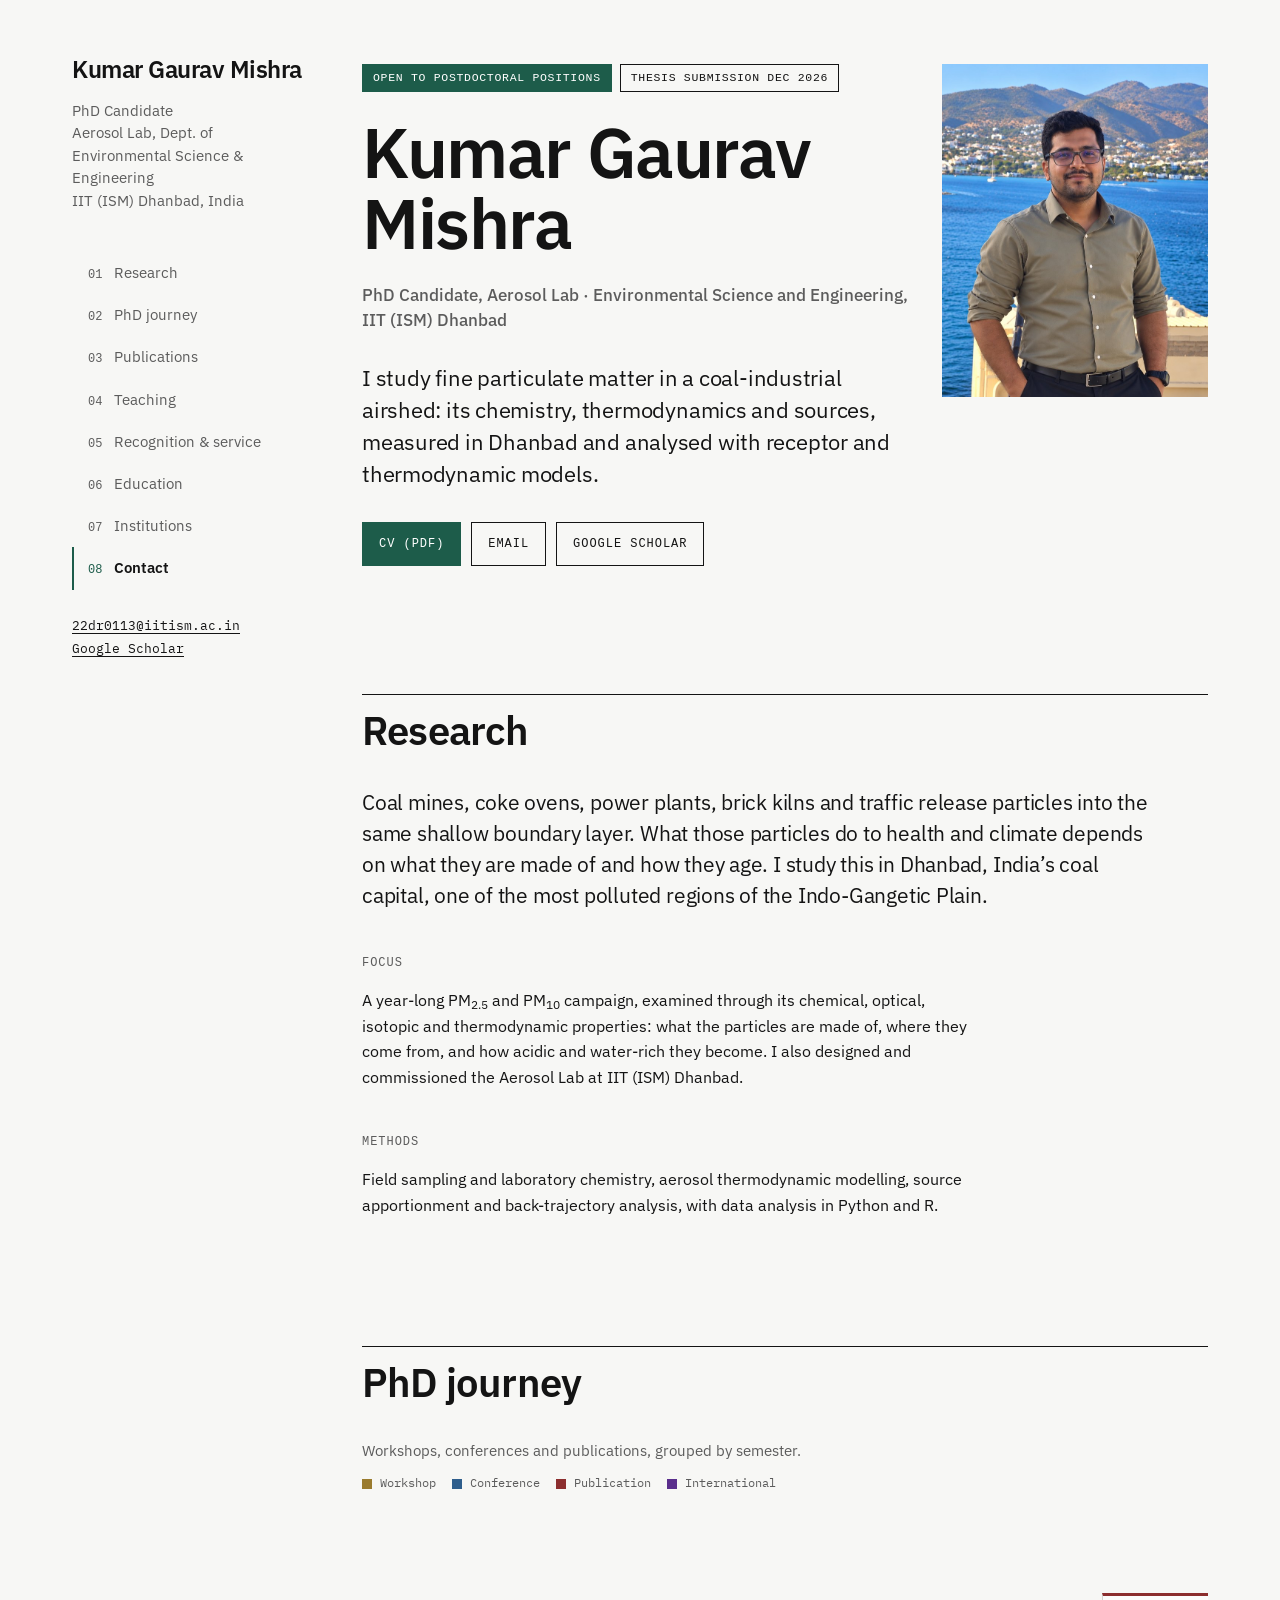
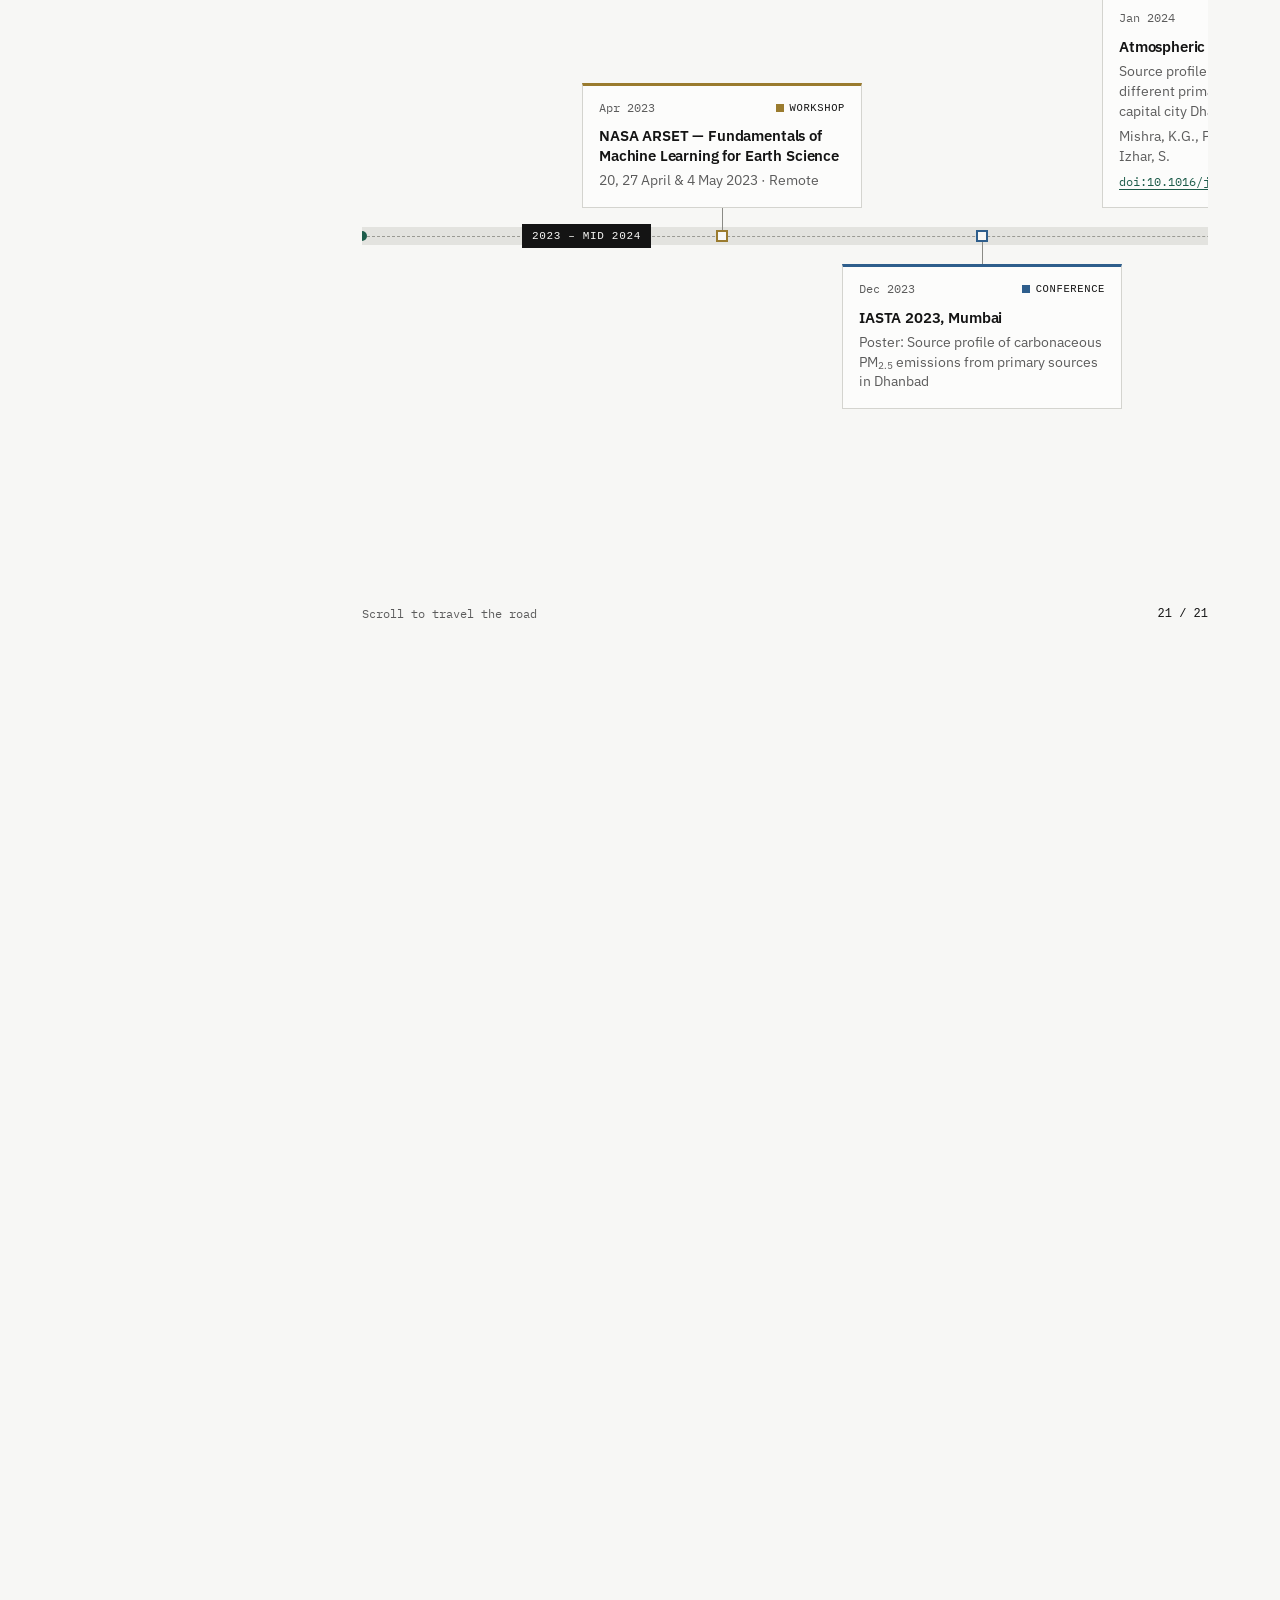
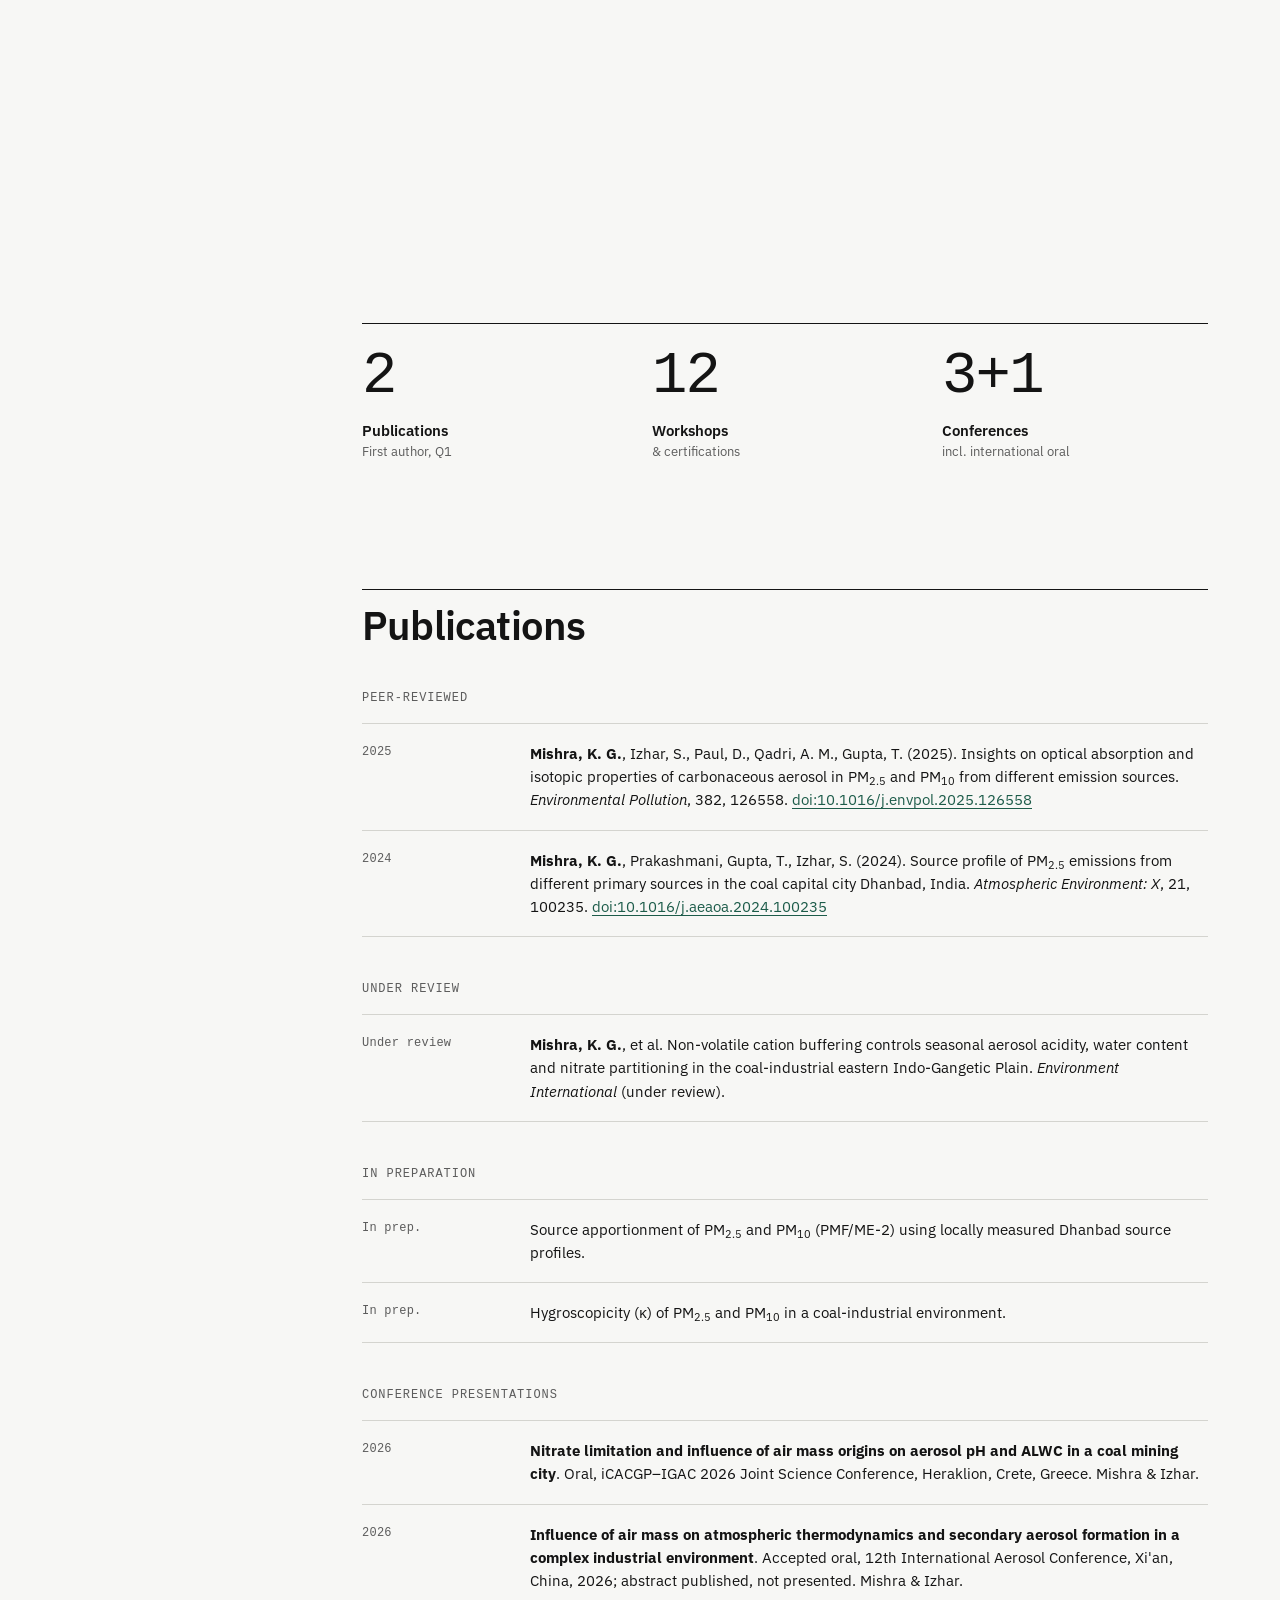
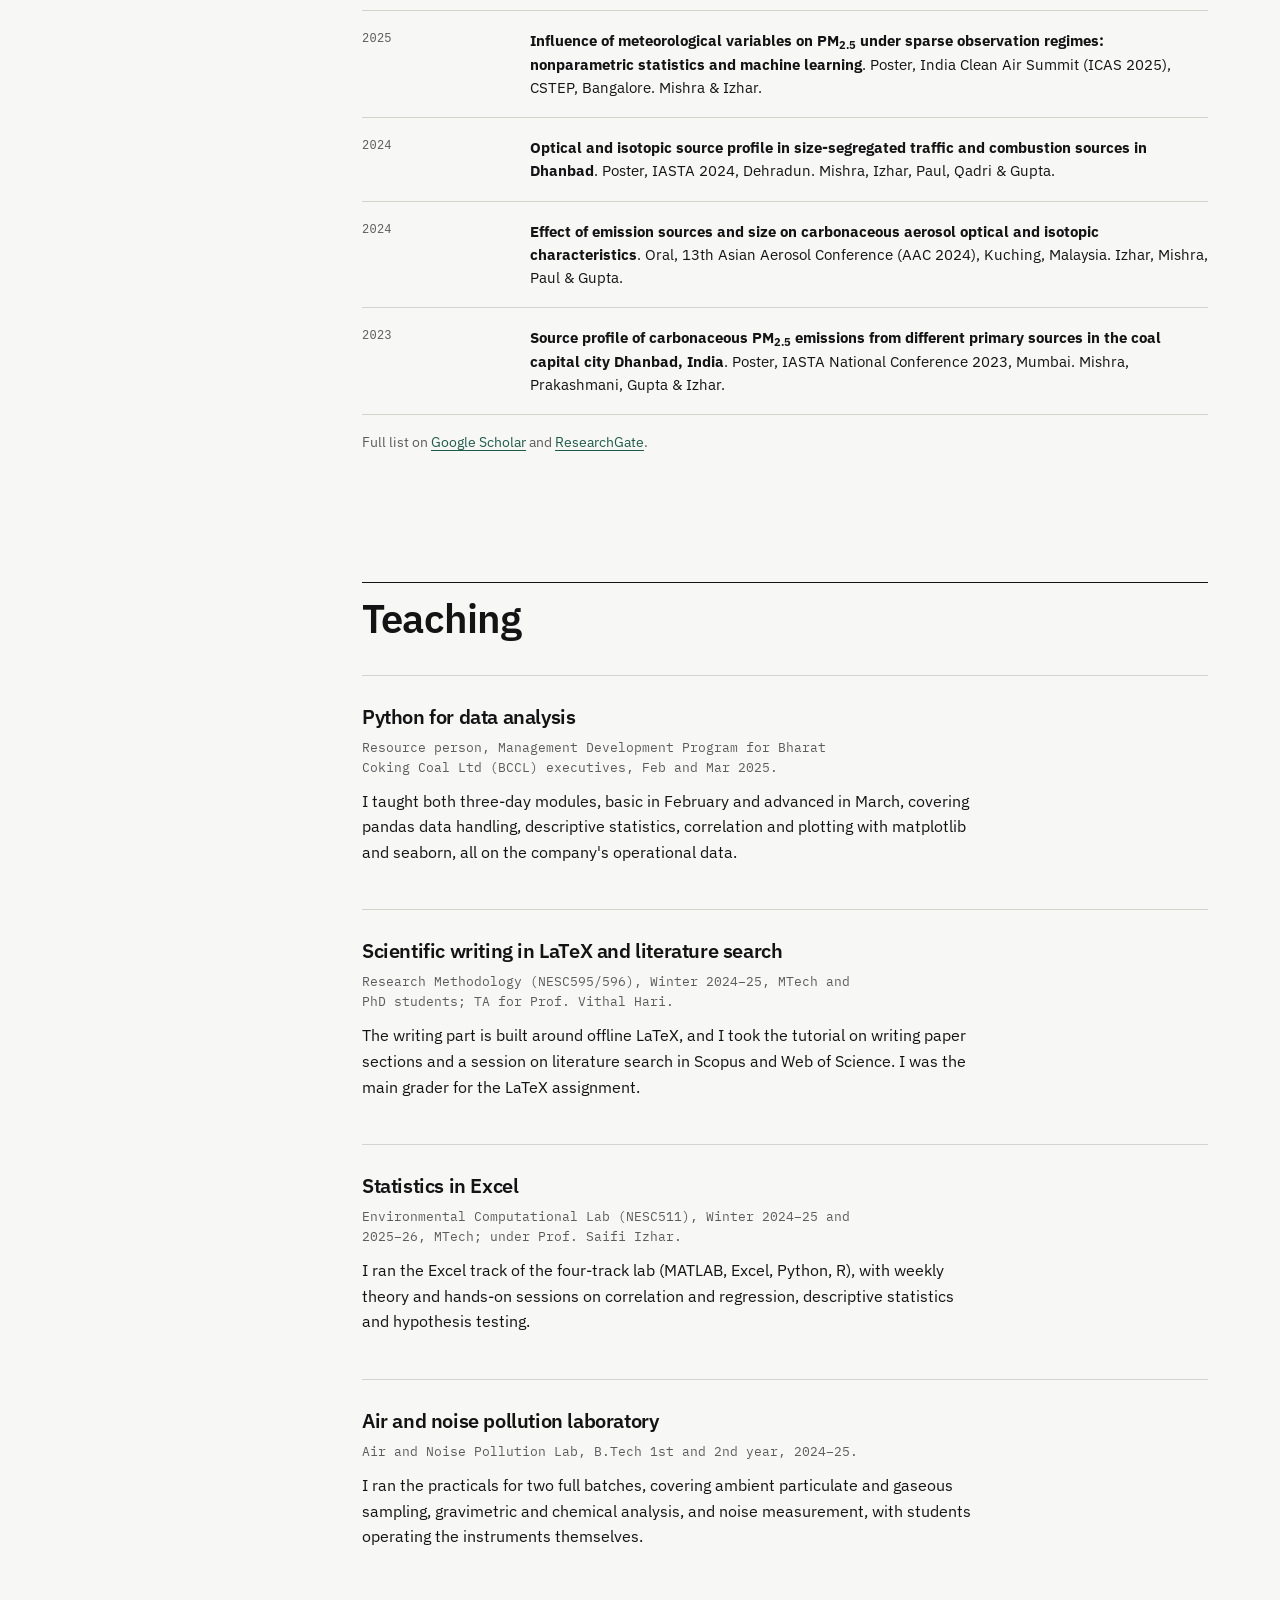
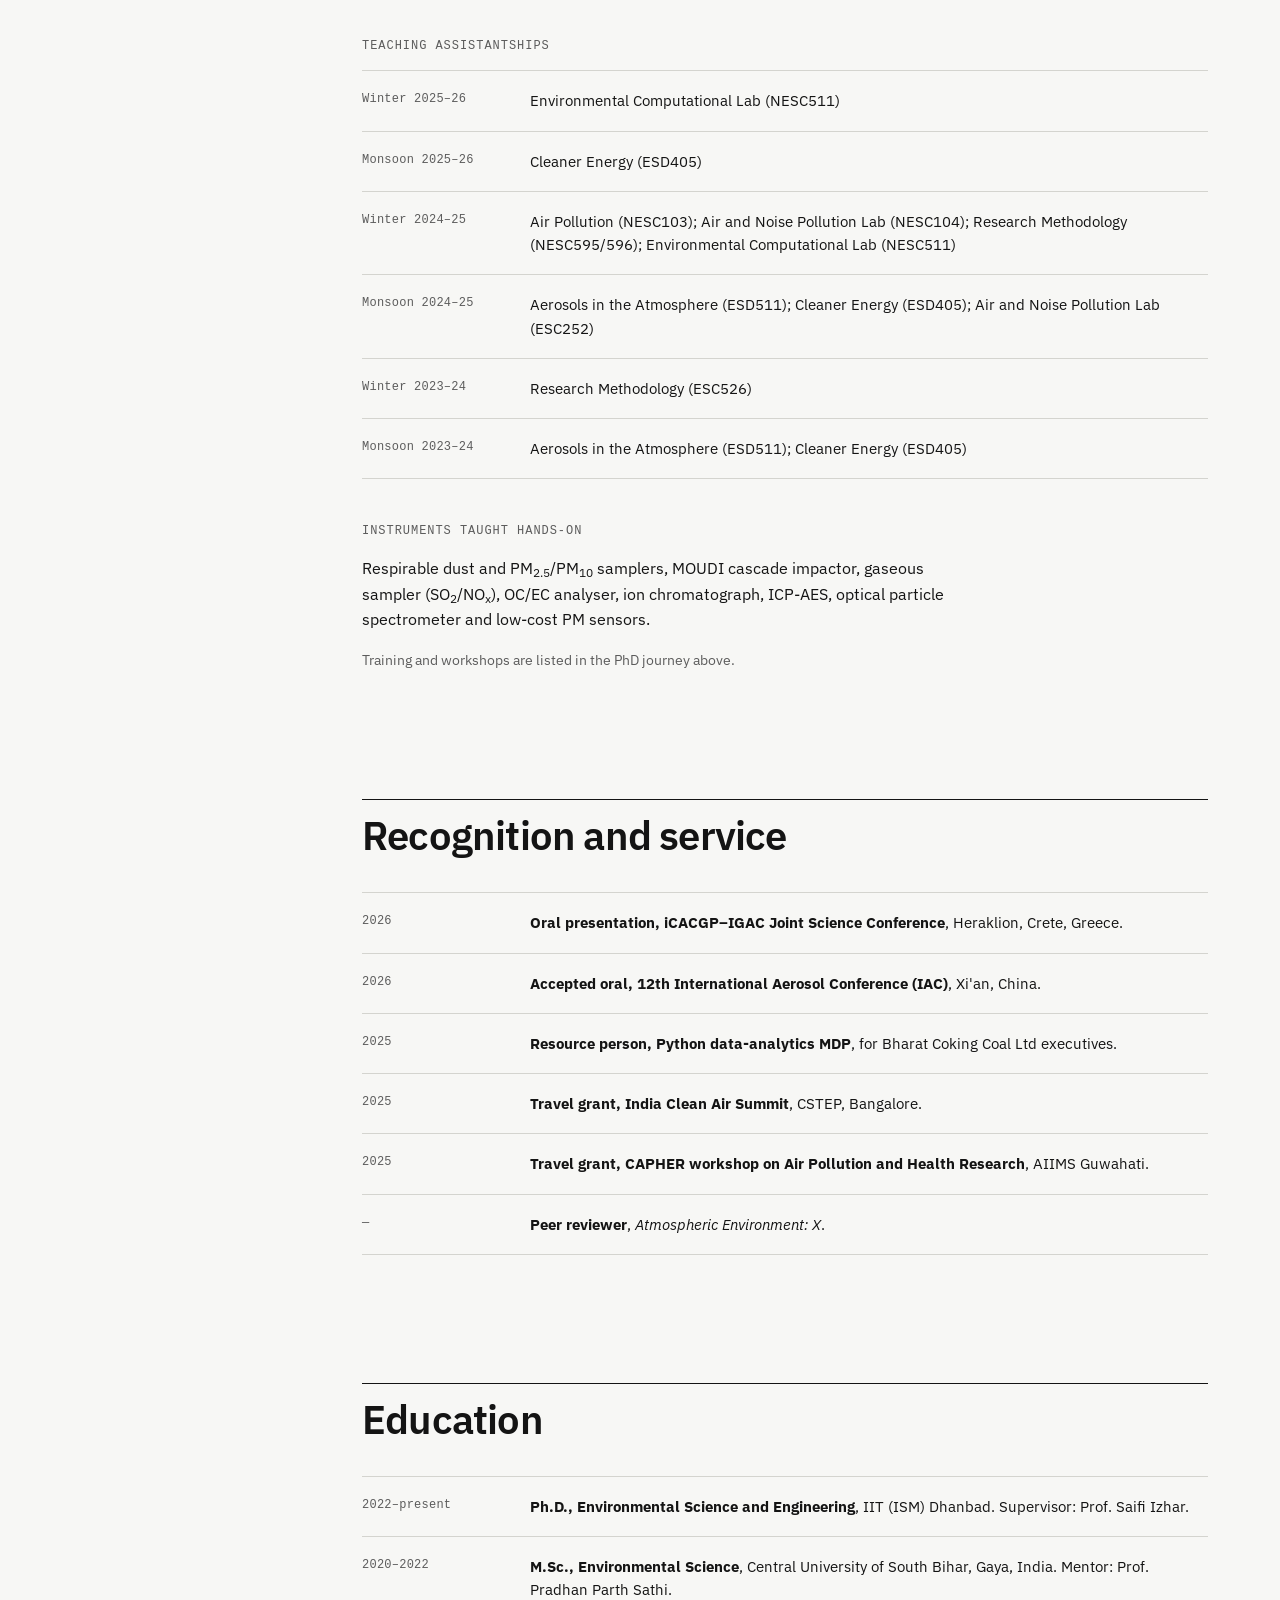
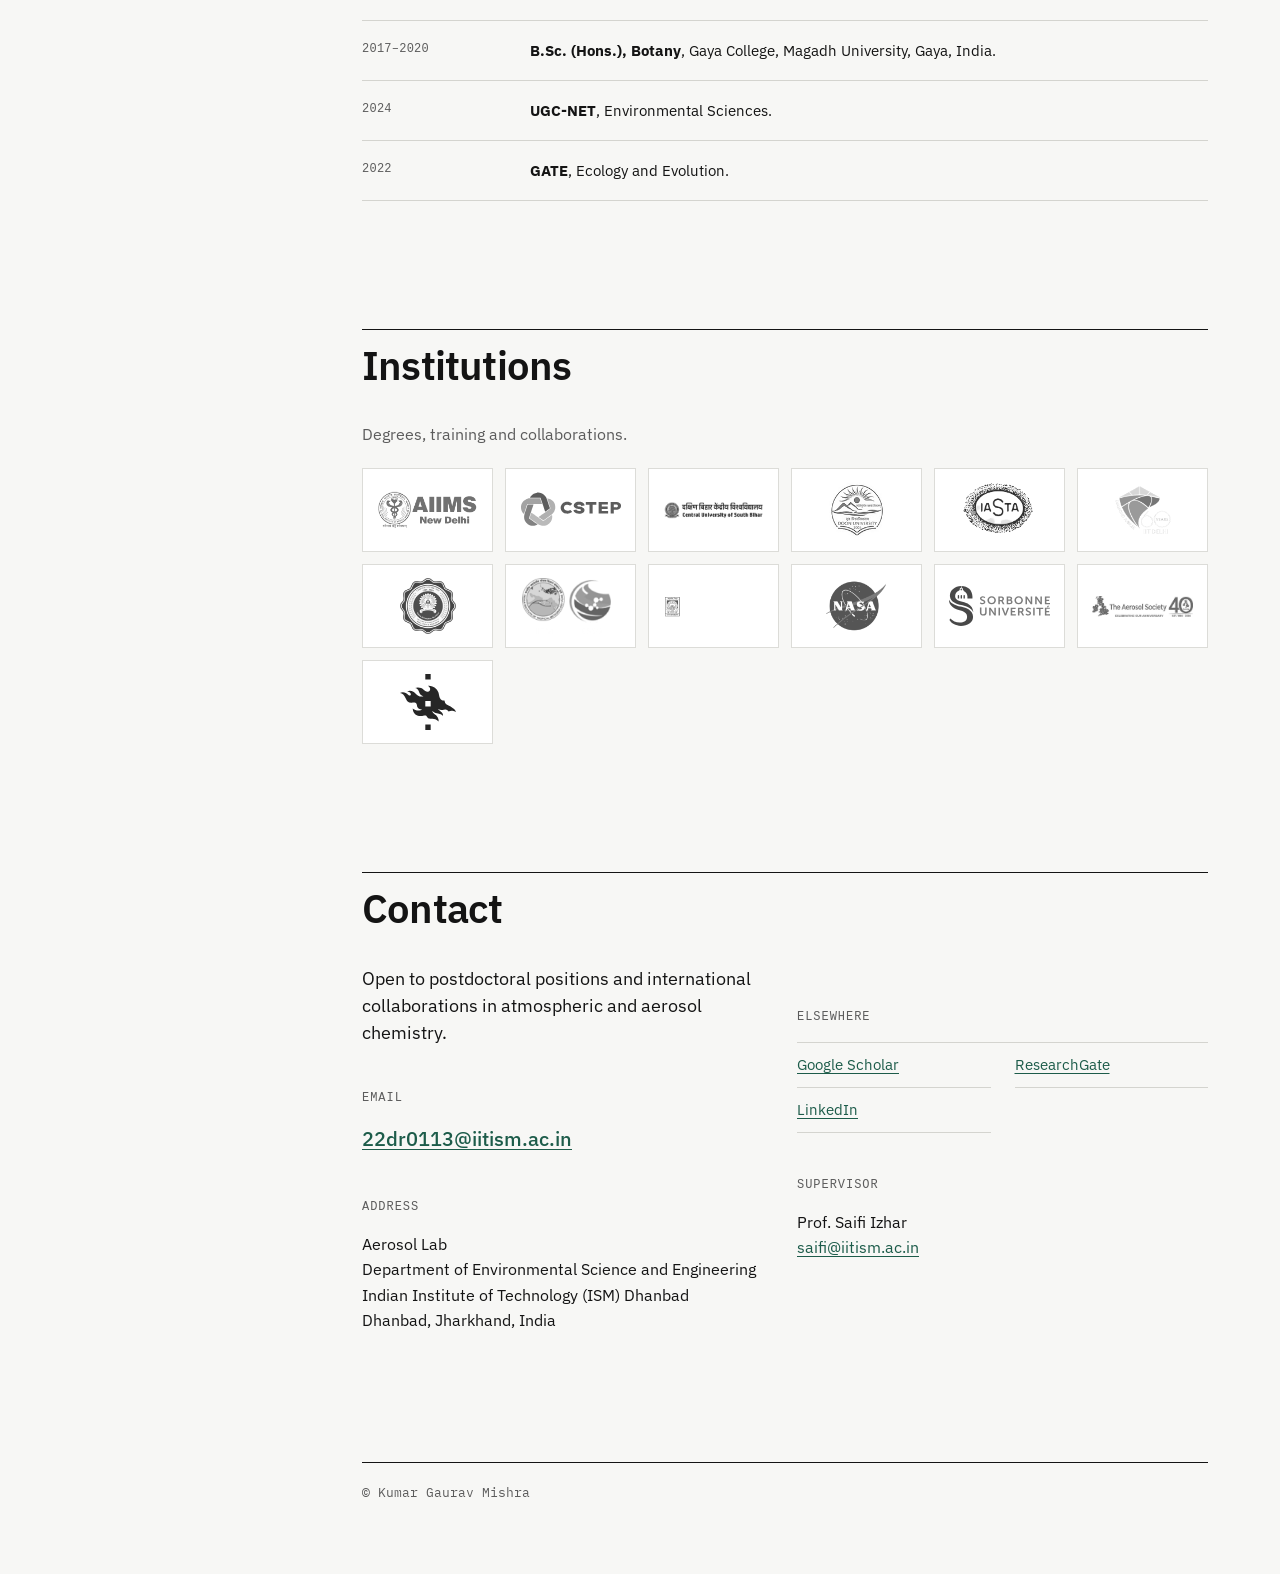
==== commit 06150fe1: "Remove section symbols" ====
--- a/index.html
+++ b/index.html
@@ -64,7 +64,7 @@
     </section>
 
     <section id="research" class="sec" aria-labelledby="h-research">
-      <header class="sec-head"><p class="sec-idx">&sect; 01</p><h2 id="h-research">Research</h2></header>
+      <header class="sec-head"><h2 id="h-research">Research</h2></header>
 
       <p class="lead">Coal mines, coke ovens, power plants, brick kilns and traffic release particles into the same shallow boundary layer. What those particles do to health and climate depends on what they are made of and how they age. I study this in Dhanbad, India&rsquo;s coal capital, one of the most polluted regions of the Indo-Gangetic Plain.</p>
 
@@ -77,7 +77,7 @@
 
     <section id="journey" class="journey" aria-labelledby="h-journey">
       <div class="j-stage" id="j-stage">
-        <header class="sec-head j-head"><p class="sec-idx">&sect; 02</p><h2 id="h-journey">PhD journey</h2></header>
+        <header class="sec-head j-head"><h2 id="h-journey">PhD journey</h2></header>
         <div class="j-intro">
           <p>Workshops, conferences and publications, grouped by semester.</p>
           <ul class="legend" aria-label="Milestone types">
@@ -100,7 +100,7 @@
     <ul class="metrics" id="metrics" aria-label="PhD milestones in numbers"></ul>
 
     <section id="publications" class="sec" aria-labelledby="h-pubs">
-      <header class="sec-head"><p class="sec-idx">&sect; 03</p><h2 id="h-pubs">Publications</h2></header>
+      <header class="sec-head"><h2 id="h-pubs">Publications</h2></header>
 
       <h3 class="sub-h">Peer-reviewed</h3>
       <ul class="rows">
@@ -165,7 +165,7 @@
     </section>
 
     <section id="teaching" class="sec" aria-labelledby="h-teach">
-      <header class="sec-head"><p class="sec-idx">&sect; 04</p><h2 id="h-teach">Teaching</h2></header>
+      <header class="sec-head"><h2 id="h-teach">Teaching</h2></header>
 
       <article class="course">
         <h3>Python for data analysis</h3>
@@ -207,7 +207,7 @@
     </section>
 
     <section id="recognition" class="sec" aria-labelledby="h-recog">
-      <header class="sec-head"><p class="sec-idx">&sect; 05</p><h2 id="h-recog">Recognition and service</h2></header>
+      <header class="sec-head"><h2 id="h-recog">Recognition and service</h2></header>
       <ul class="rows">
         <li><span class="yr">2026</span><p class="cite"><b>Oral presentation, iCACGP&ndash;IGAC Joint Science Conference</b>, Heraklion, Crete, Greece.</p></li>
         <li><span class="yr">2026</span><p class="cite"><b>Accepted oral, 12th International Aerosol Conference (IAC)</b>, Xi'an, China.</p></li>
@@ -219,7 +219,7 @@
     </section>
 
     <section id="education" class="sec" aria-labelledby="h-edu">
-      <header class="sec-head"><p class="sec-idx">&sect; 06</p><h2 id="h-edu">Education</h2></header>
+      <header class="sec-head"><h2 id="h-edu">Education</h2></header>
       <ul class="rows">
         <li><span class="yr">2022&ndash;present</span><p class="cite"><b>Ph.D., Environmental Science and Engineering</b>, IIT (ISM) Dhanbad. Supervisor: Prof. Saifi Izhar.</p></li>
         <li><span class="yr">2020&ndash;2022</span><p class="cite"><b>M.Sc., Environmental Science</b>, Central University of South Bihar, Gaya, India. Mentor: Prof. Pradhan Parth Sathi.</p></li>
@@ -230,7 +230,7 @@
     </section>
 
     <section id="affiliations" class="sec" aria-labelledby="h-aff">
-      <header class="sec-head"><p class="sec-idx">&sect; 07</p><h2 id="h-aff">Institutions</h2></header>
+      <header class="sec-head"><h2 id="h-aff">Institutions</h2></header>
       <p class="aff-note">Degrees, training and collaborations.</p>
       <ul class="logos">
 <!--LOGOS-->
@@ -252,7 +252,7 @@
     </section>
 
     <section id="contact" class="sec" aria-labelledby="h-contact">
-      <header class="sec-head"><p class="sec-idx">&sect; 08</p><h2 id="h-contact">Contact</h2></header>
+      <header class="sec-head"><h2 id="h-contact">Contact</h2></header>
       <div class="contact">
         <div>
           <p class="contact-lead">Open to postdoctoral positions and international collaborations in atmospheric and aerosol chemistry.</p>
--- a/style.css
+++ b/style.css
@@ -303,14 +303,6 @@
   padding-top: 14px;
   margin-bottom: 36px;
 }
-.sec-idx {
-  margin: 0;
-  font-family: var(--mono);
-  font-size: 12px;
-  line-height: 1;
-  color: var(--ink-2);
-  white-space: nowrap;
-}
 .sec-head h2 {
   font-size: clamp(1.75rem, 1.4rem + 1.4vw, 2.5rem);
   line-height: 1.05;
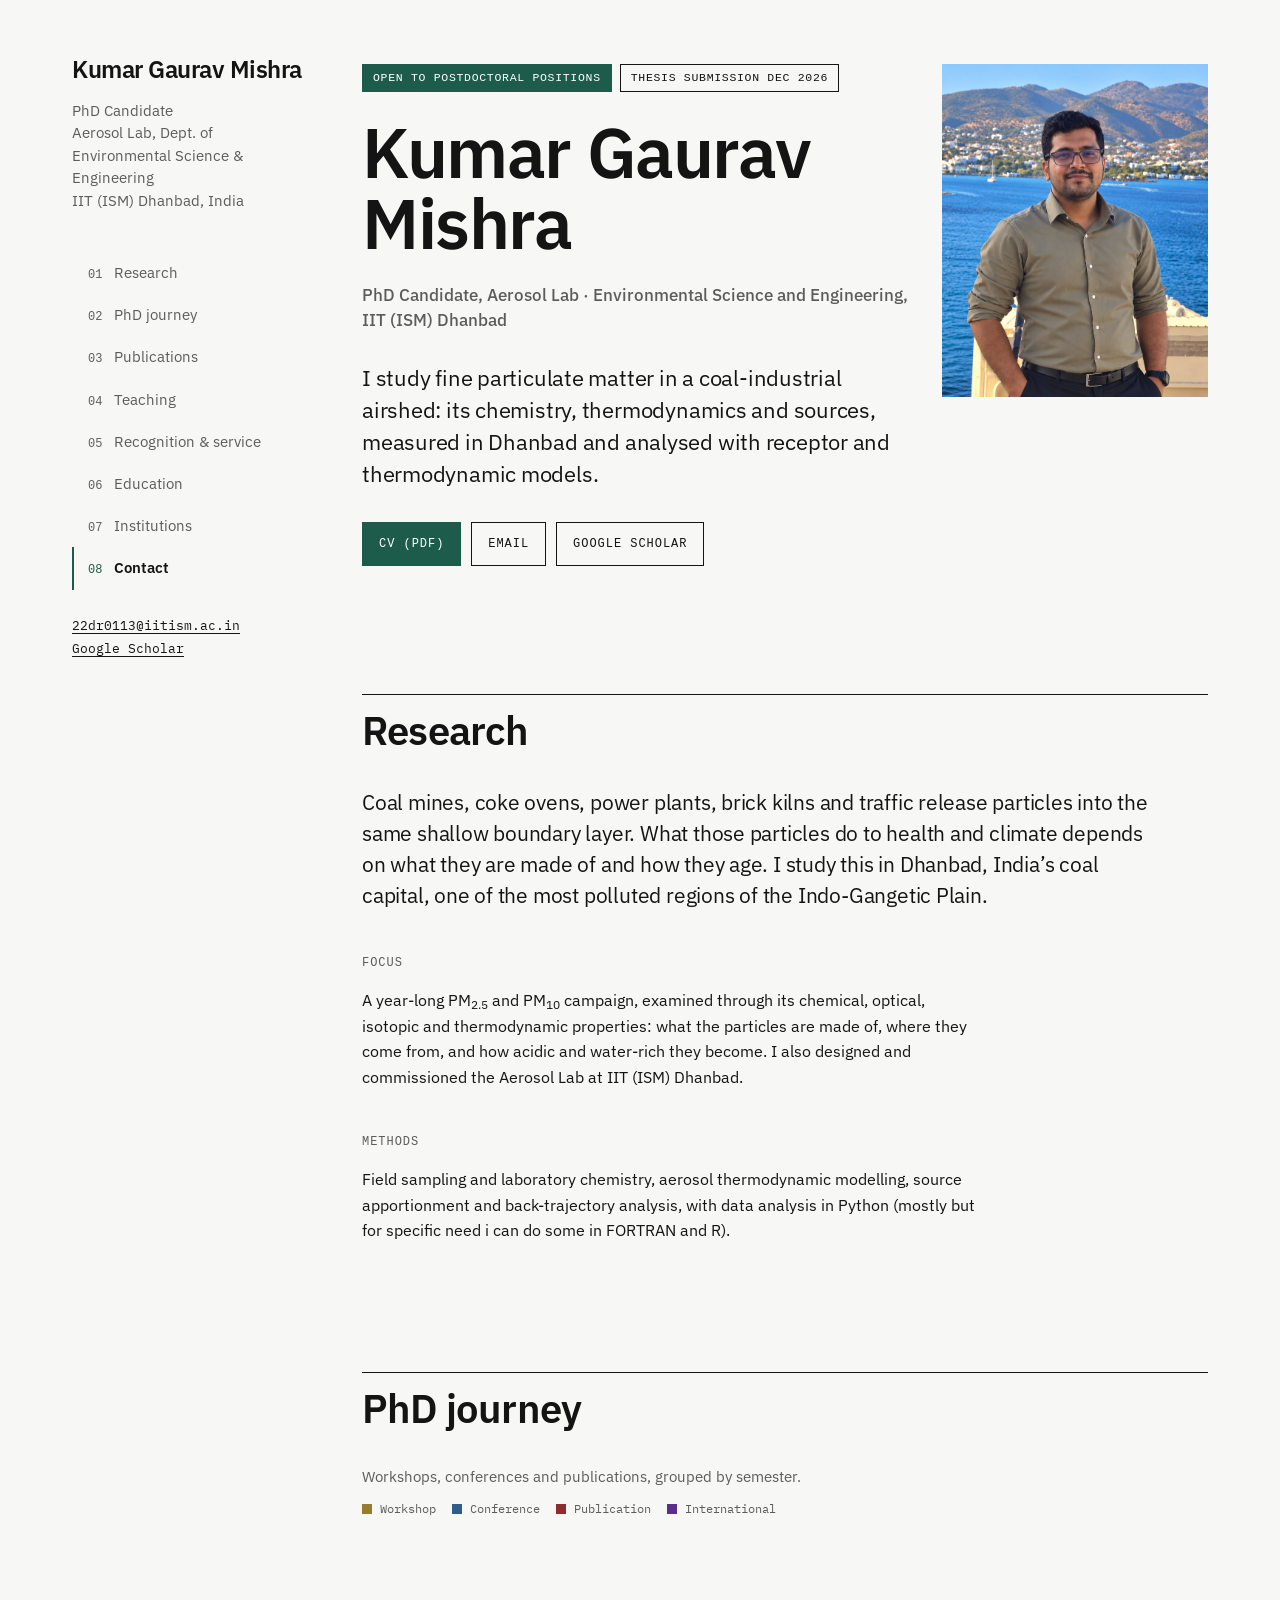
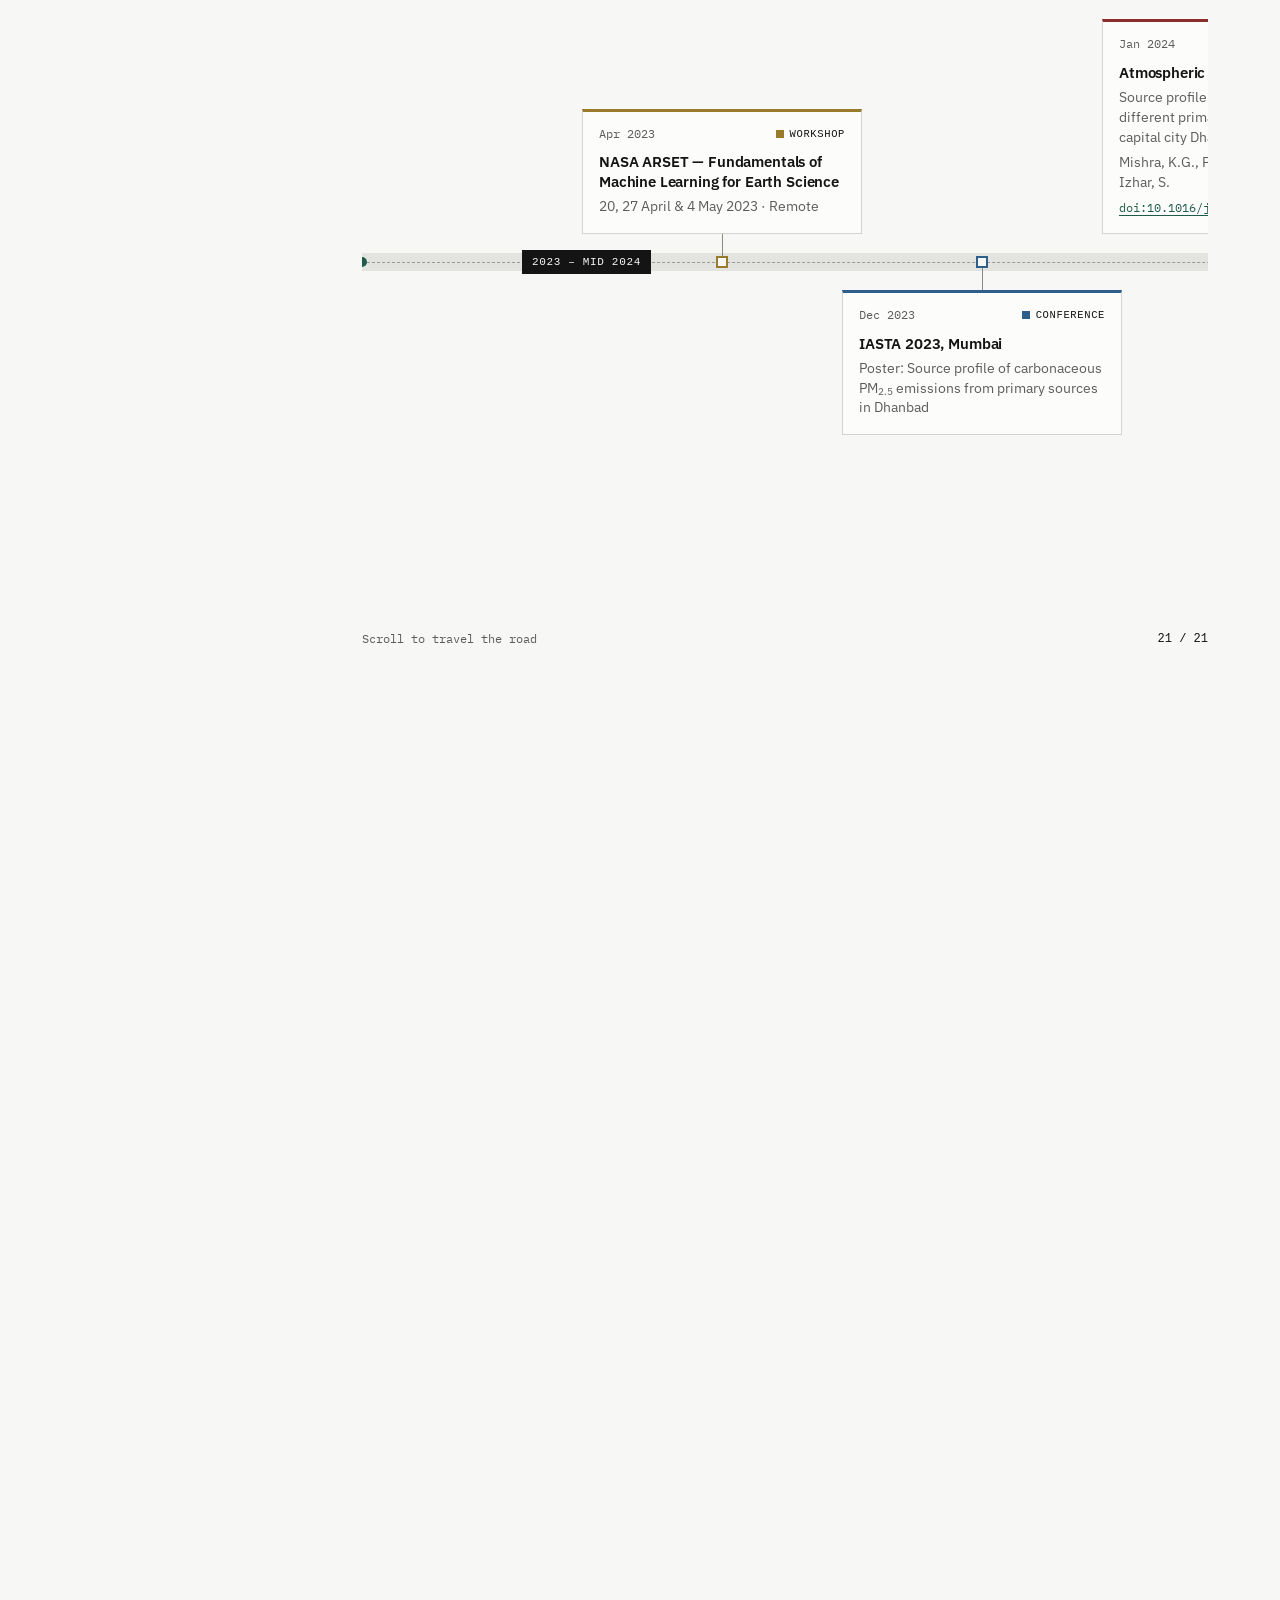
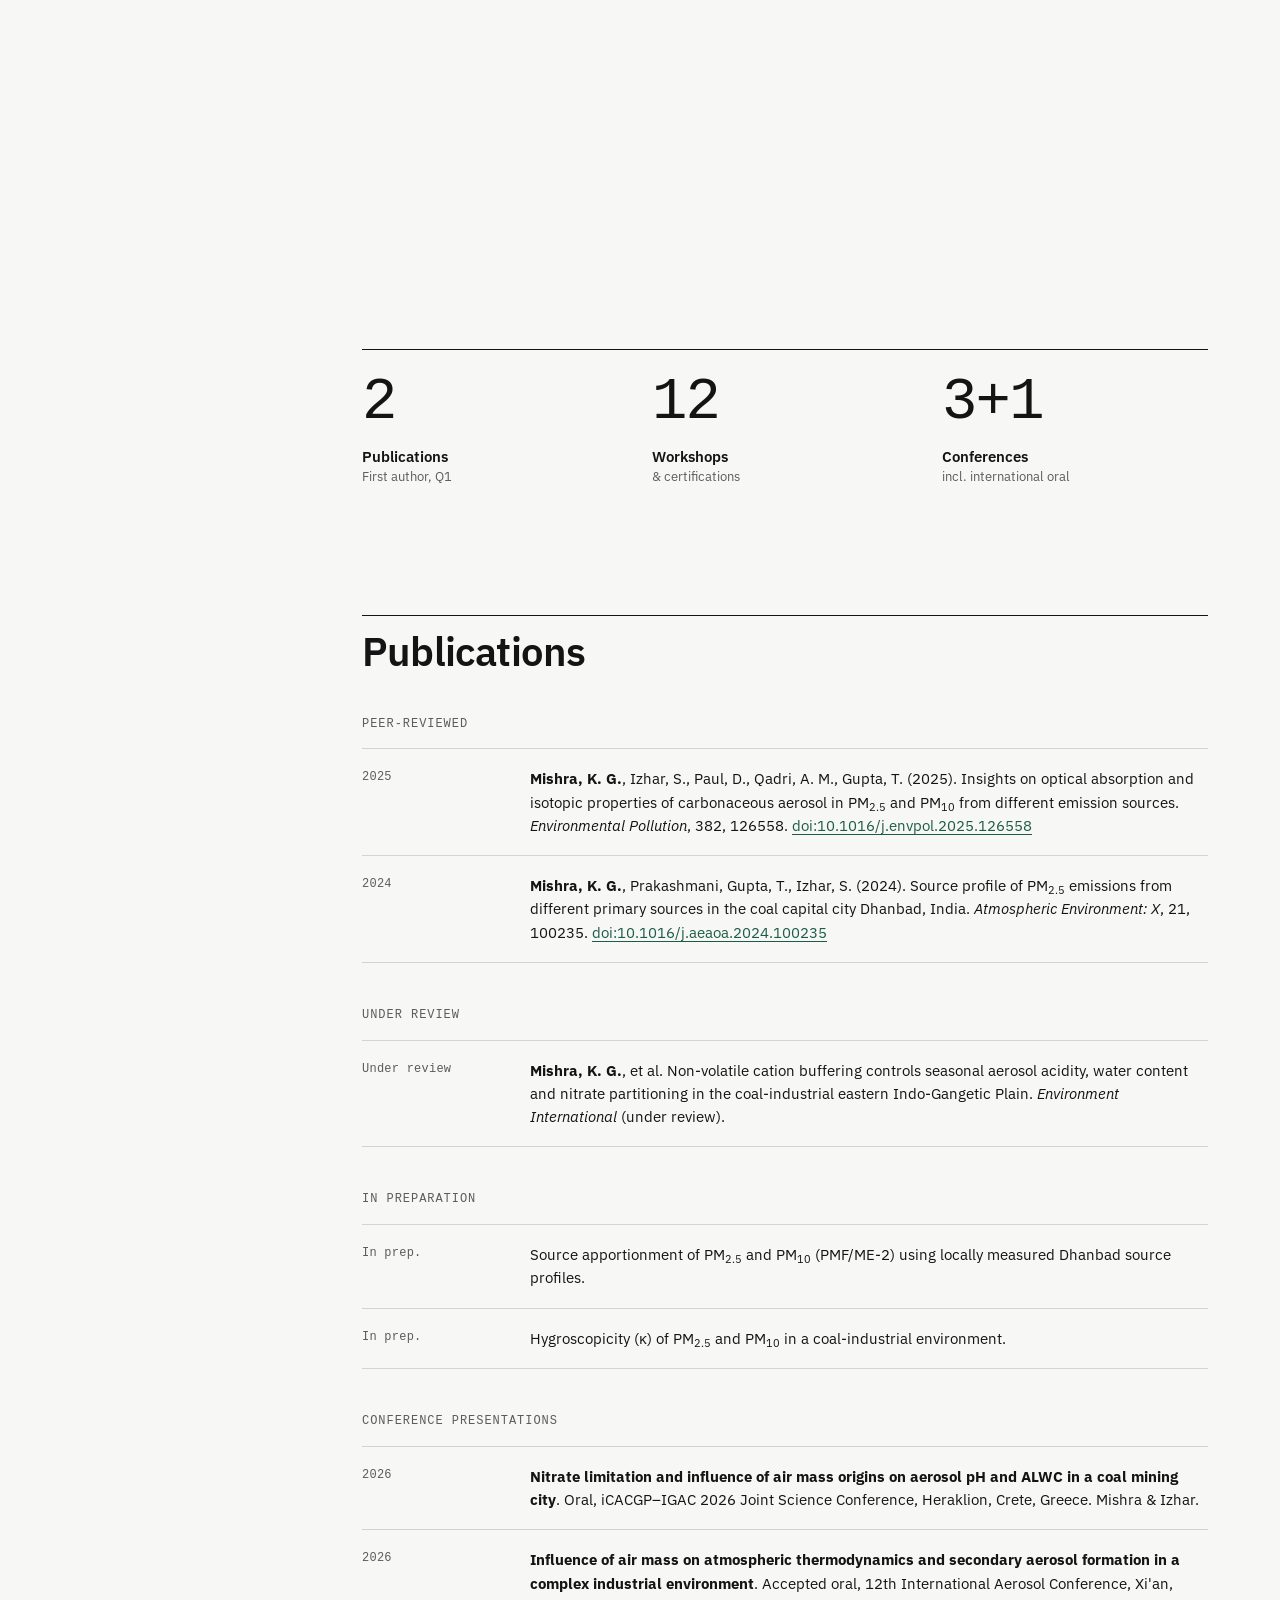
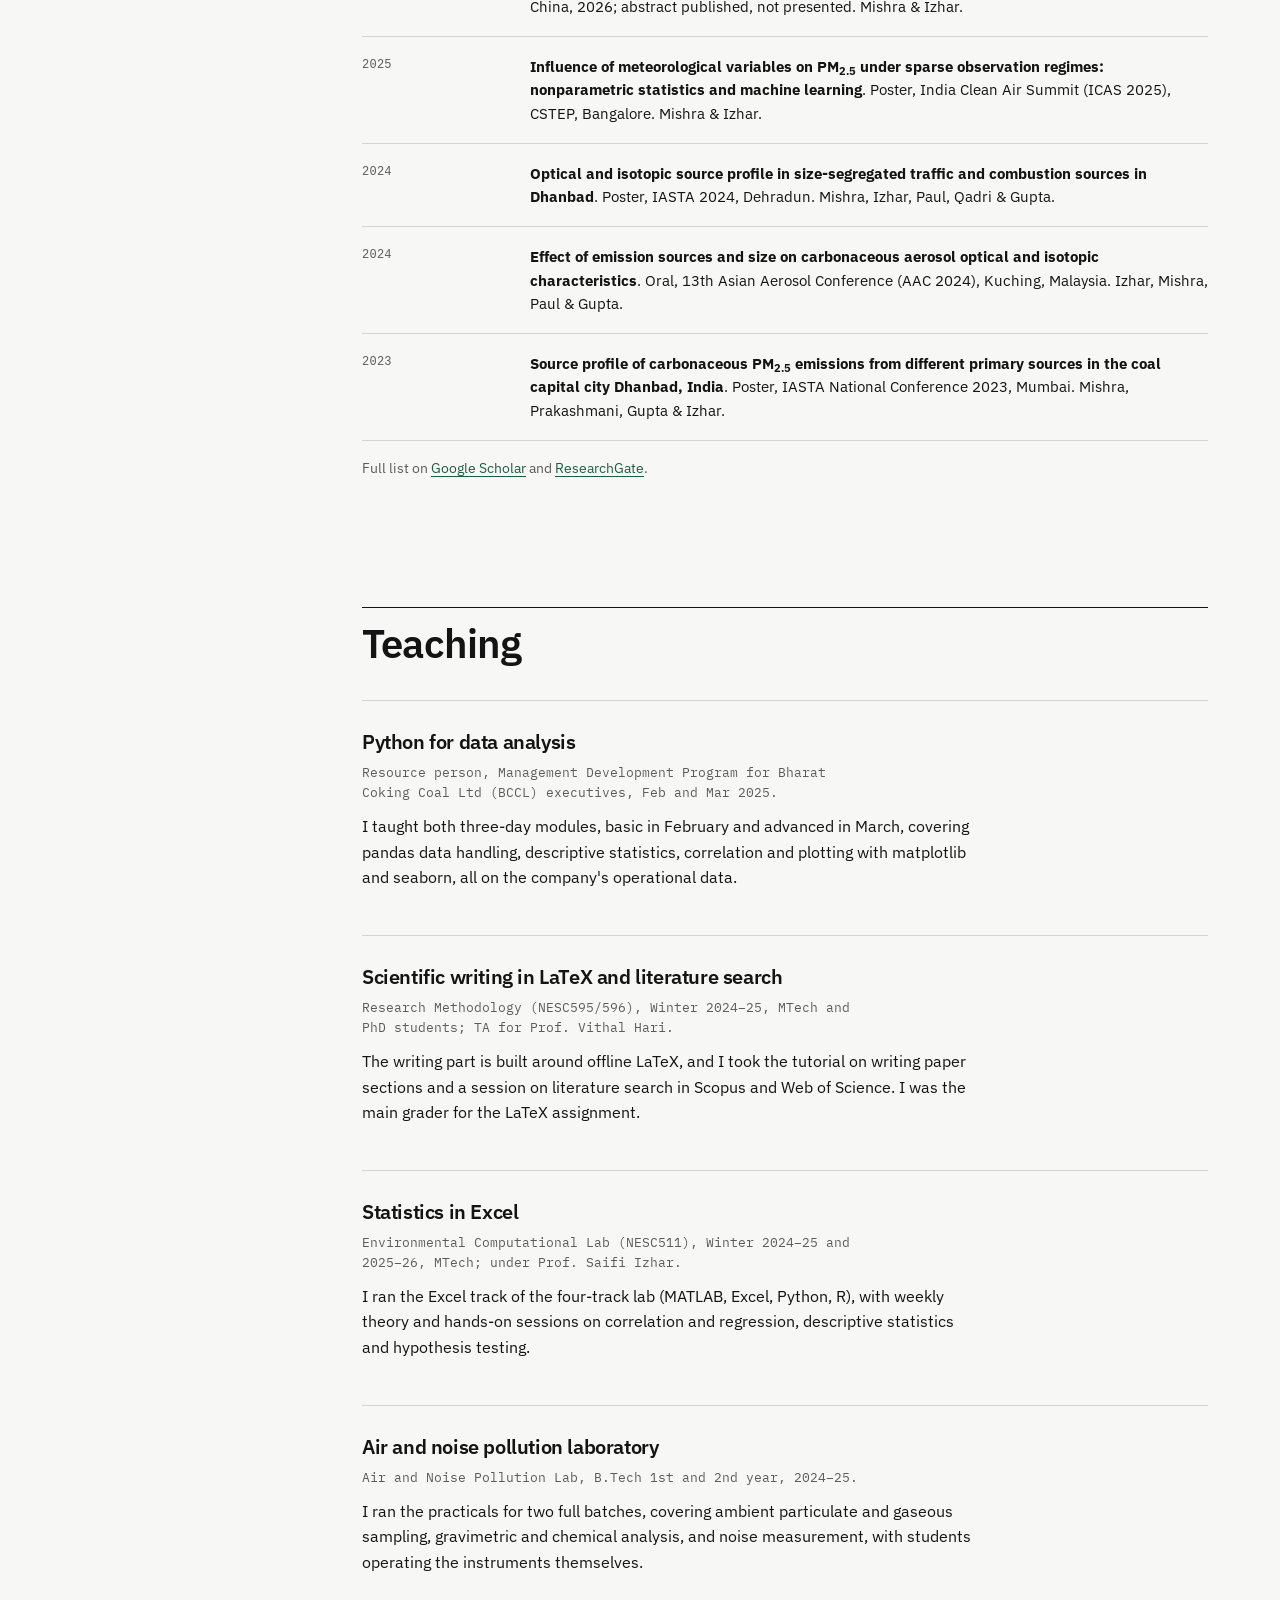
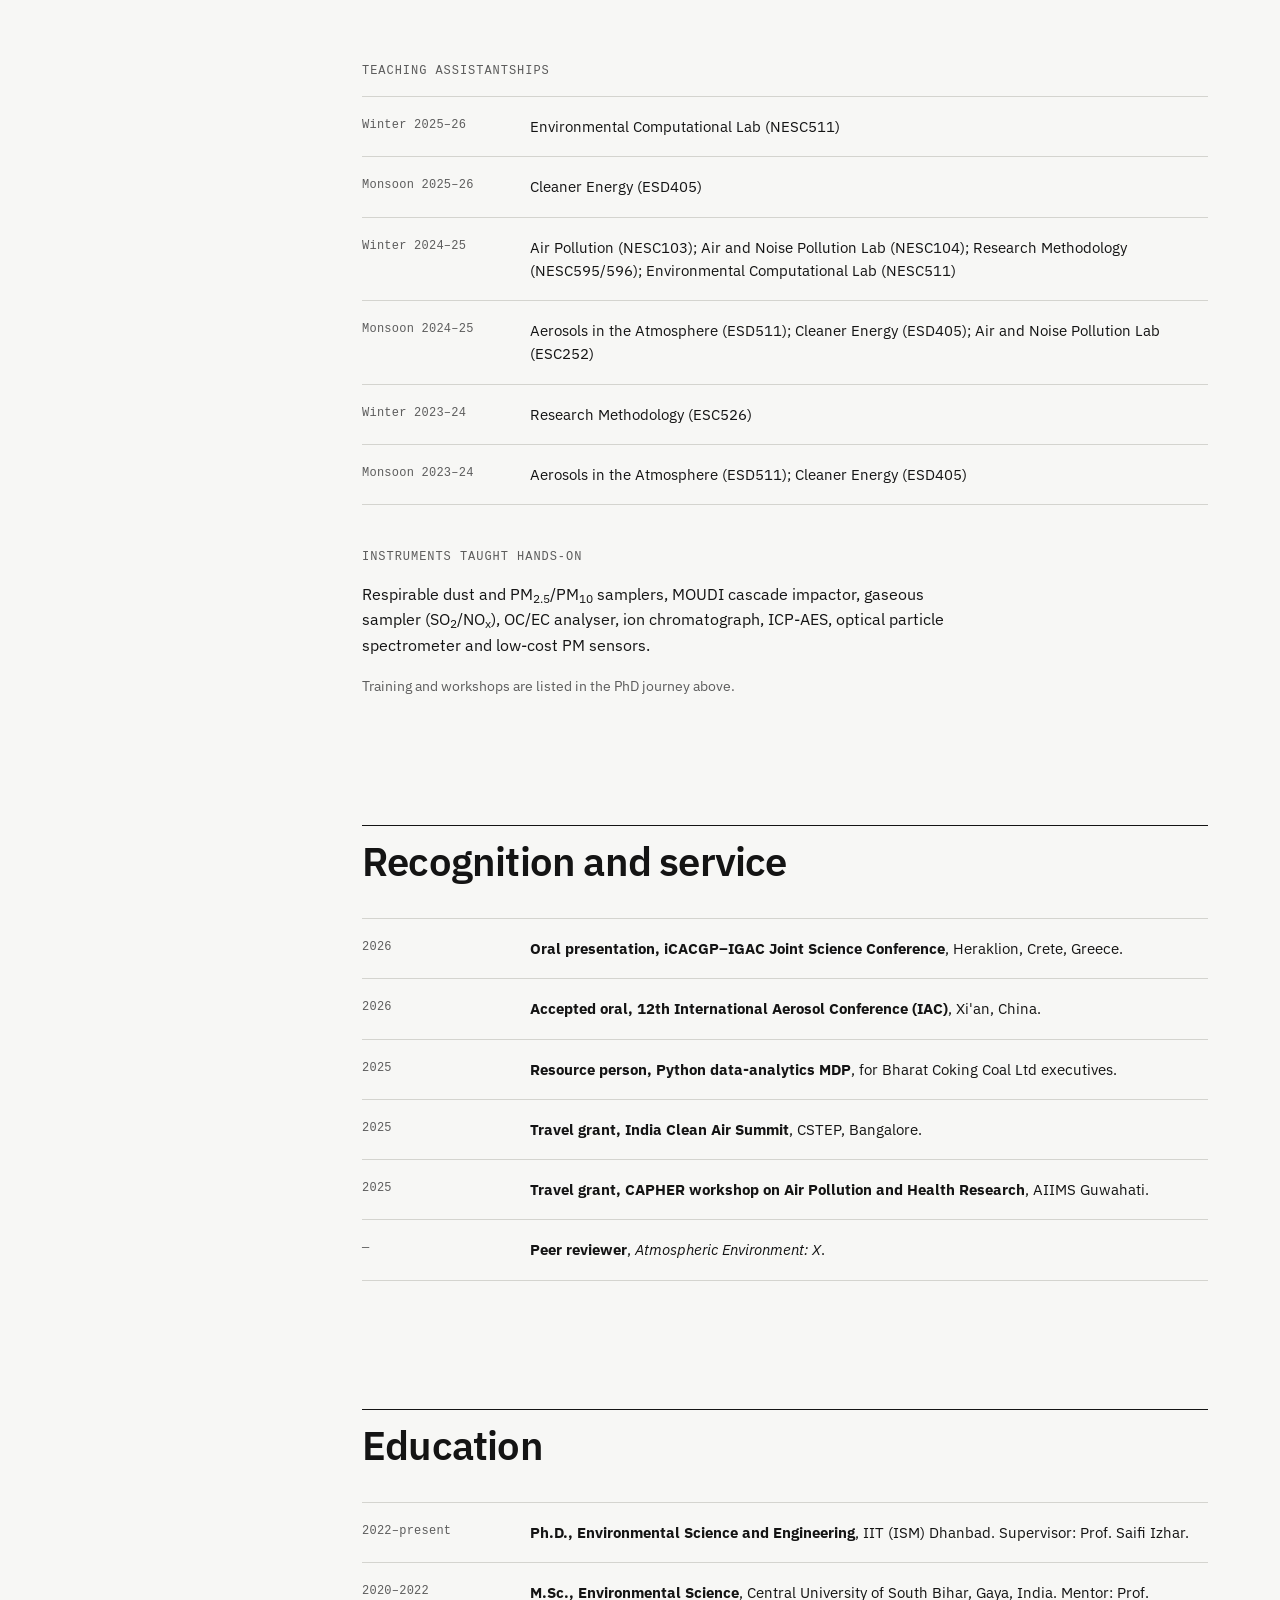
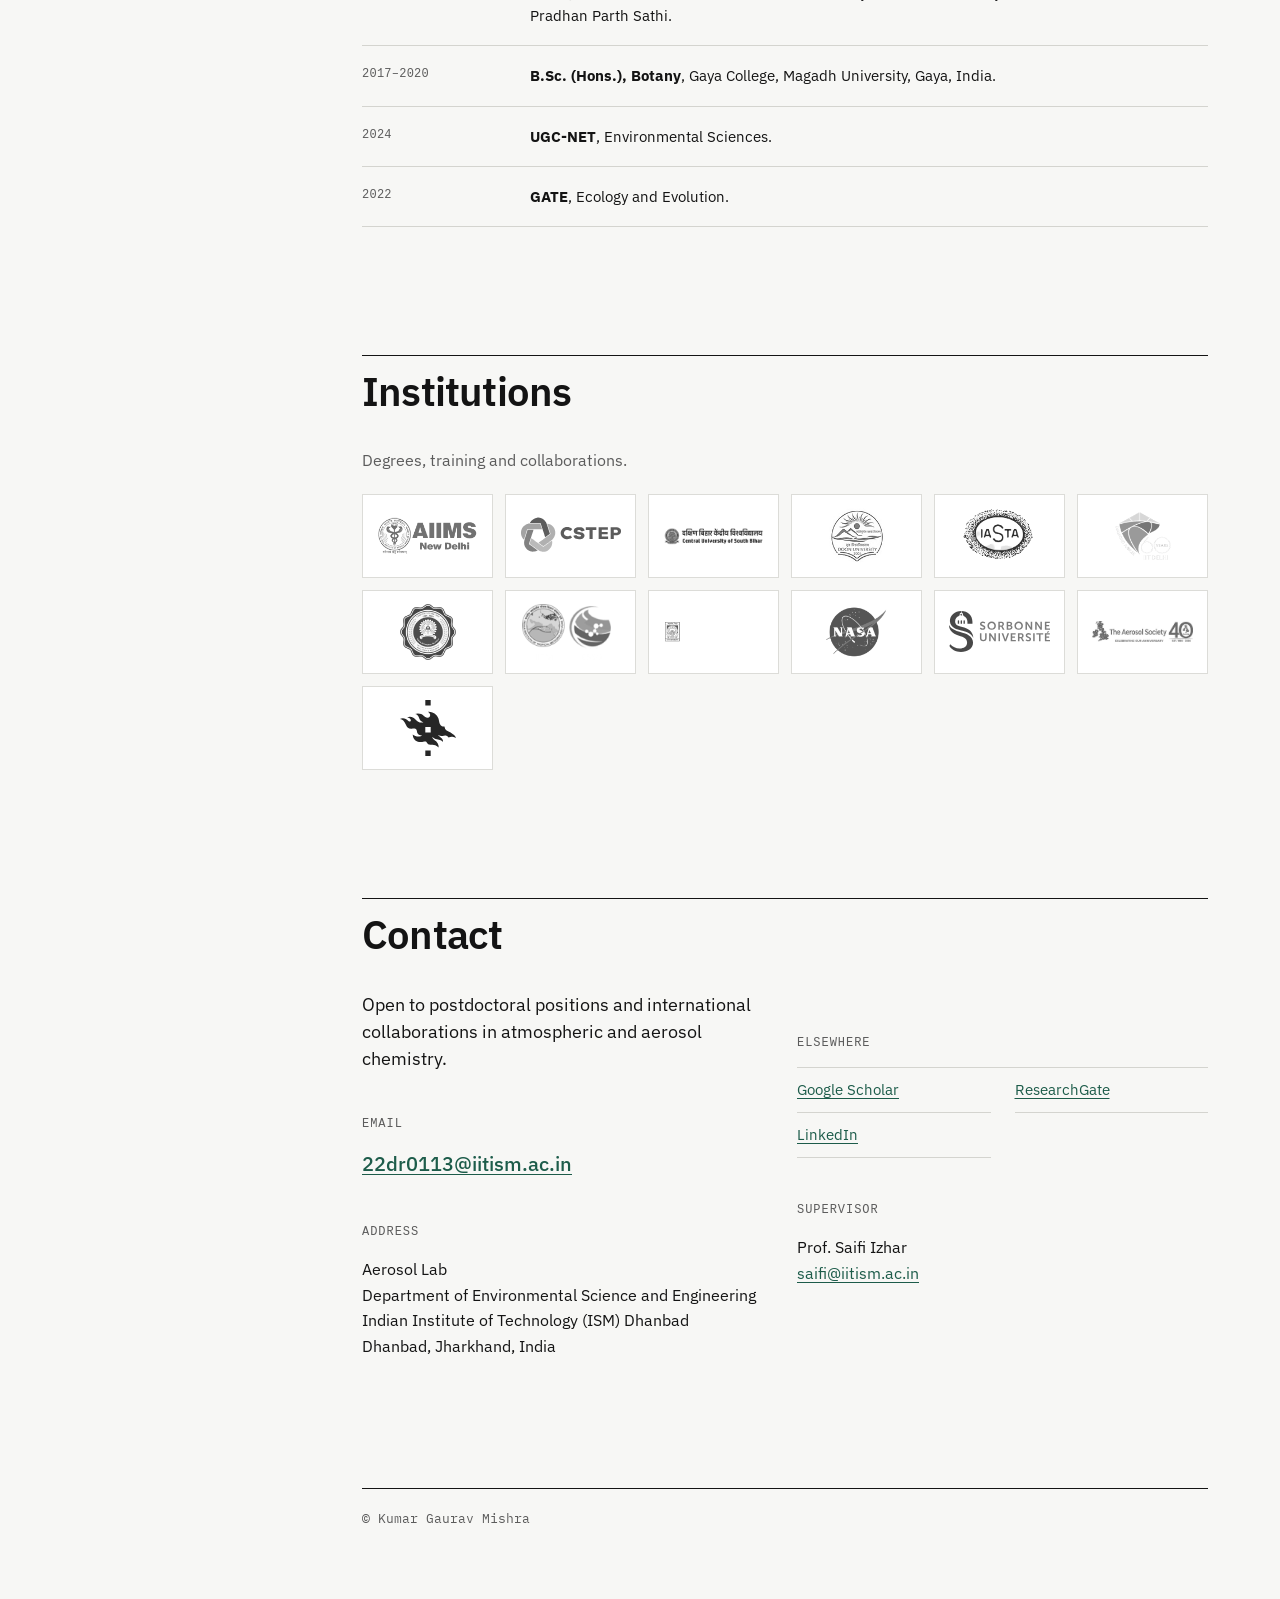
==== commit 933a52ed: "Update index.html" ====
--- a/index.html
+++ b/index.html
@@ -72,7 +72,7 @@
       <p>A year-long PM<sub>2.5</sub> and PM<sub>10</sub> campaign, examined through its chemical, optical, isotopic and thermodynamic properties: what the particles are made of, where they come from, and how acidic and water-rich they become. I also designed and commissioned the Aerosol Lab at IIT (ISM) Dhanbad.</p>
 
       <h3 class="sub-h">Methods</h3>
-      <p>Field sampling and laboratory chemistry, aerosol thermodynamic modelling, source apportionment and back-trajectory analysis, with data analysis in Python and R.</p>
+      <p>Field sampling and laboratory chemistry, aerosol thermodynamic modelling, source apportionment and back-trajectory analysis, with data analysis in Python (mostly but for specific need i can do some in FORTRAN and R).</p>
     </section>
 
     <section id="journey" class="journey" aria-labelledby="h-journey">
